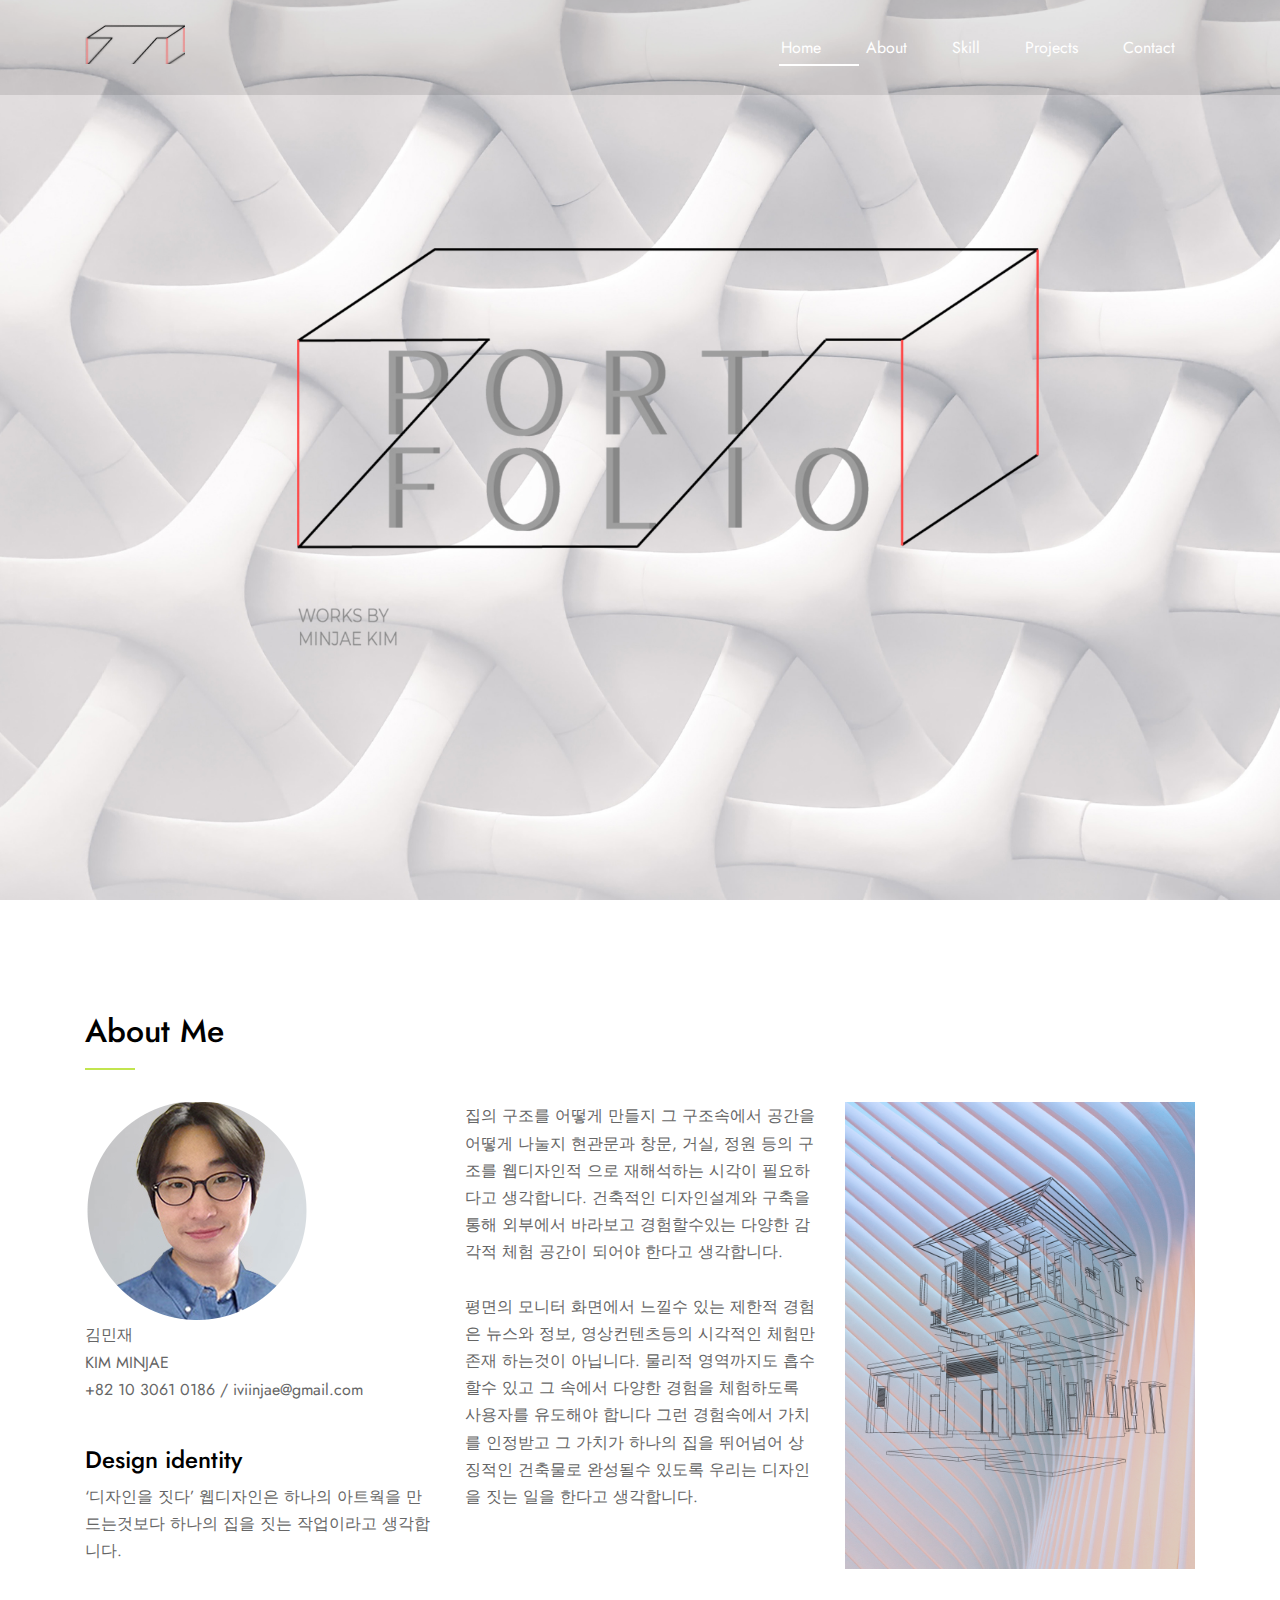
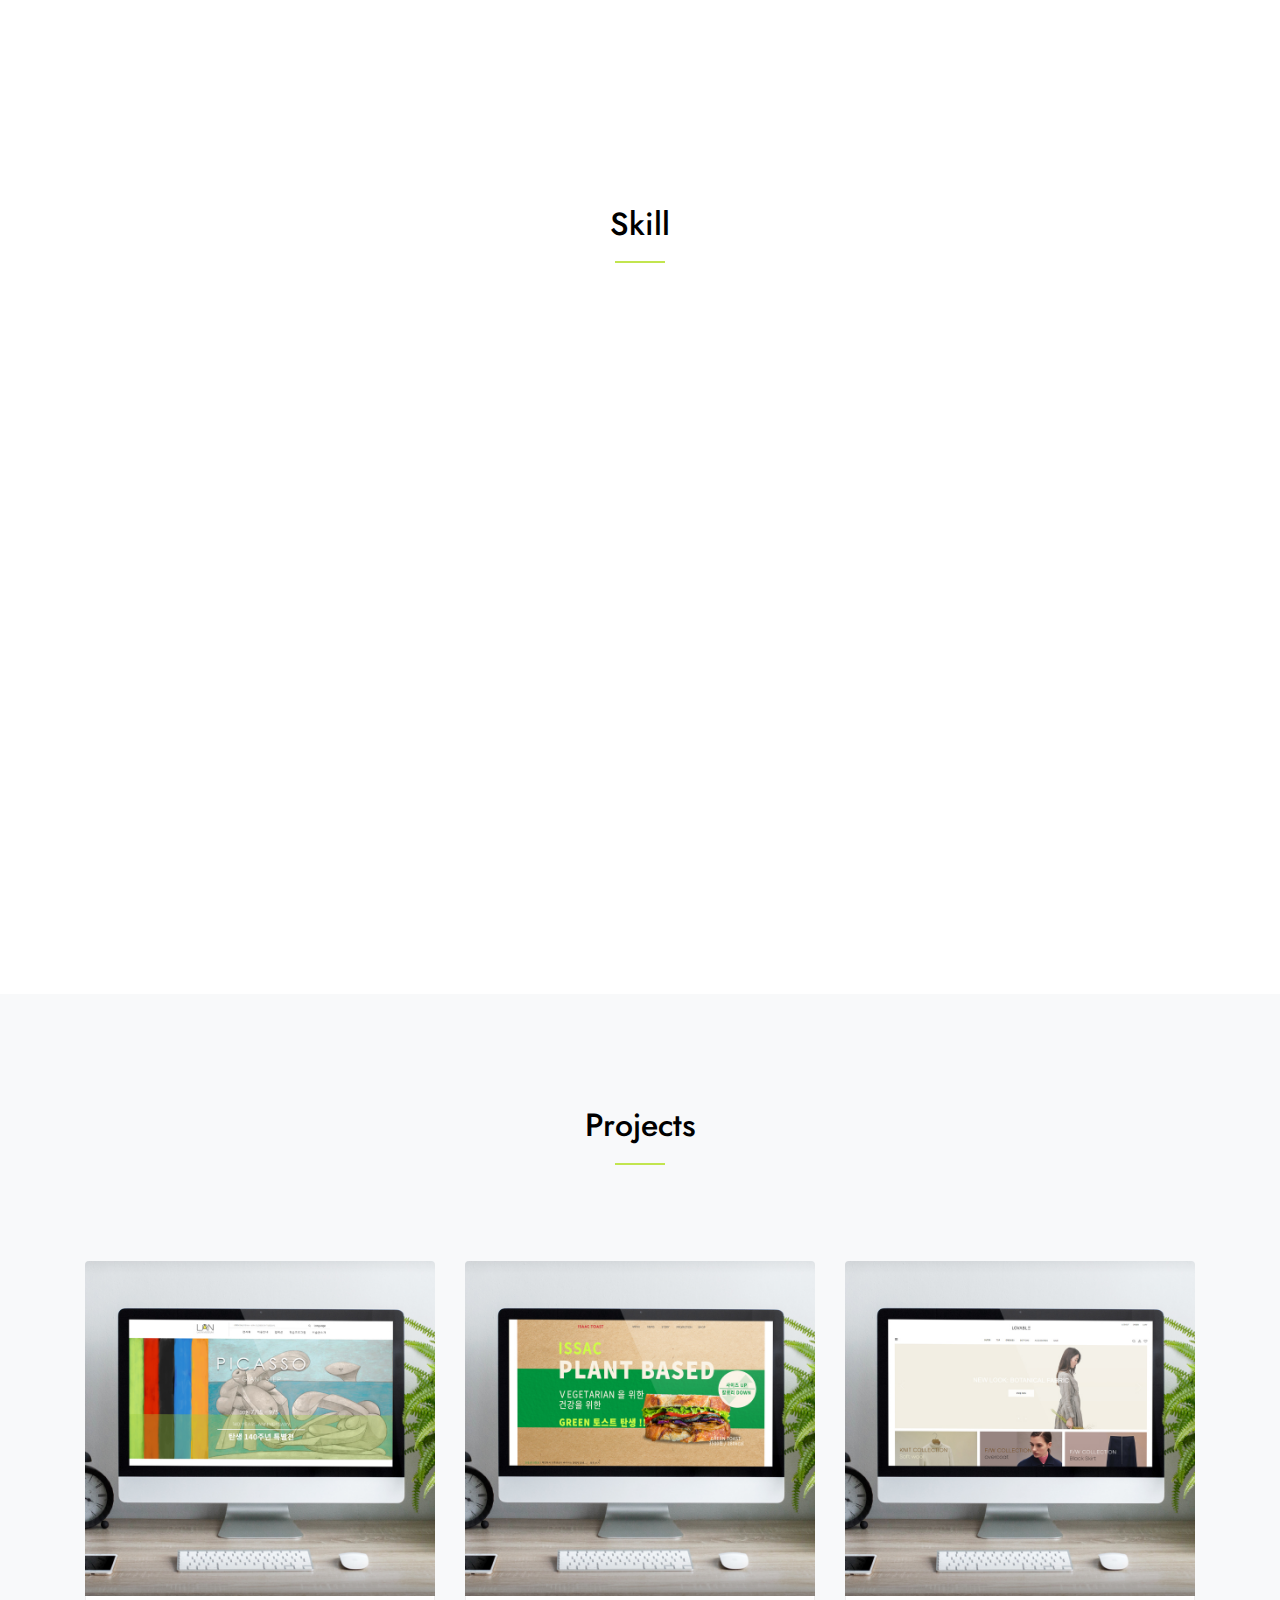
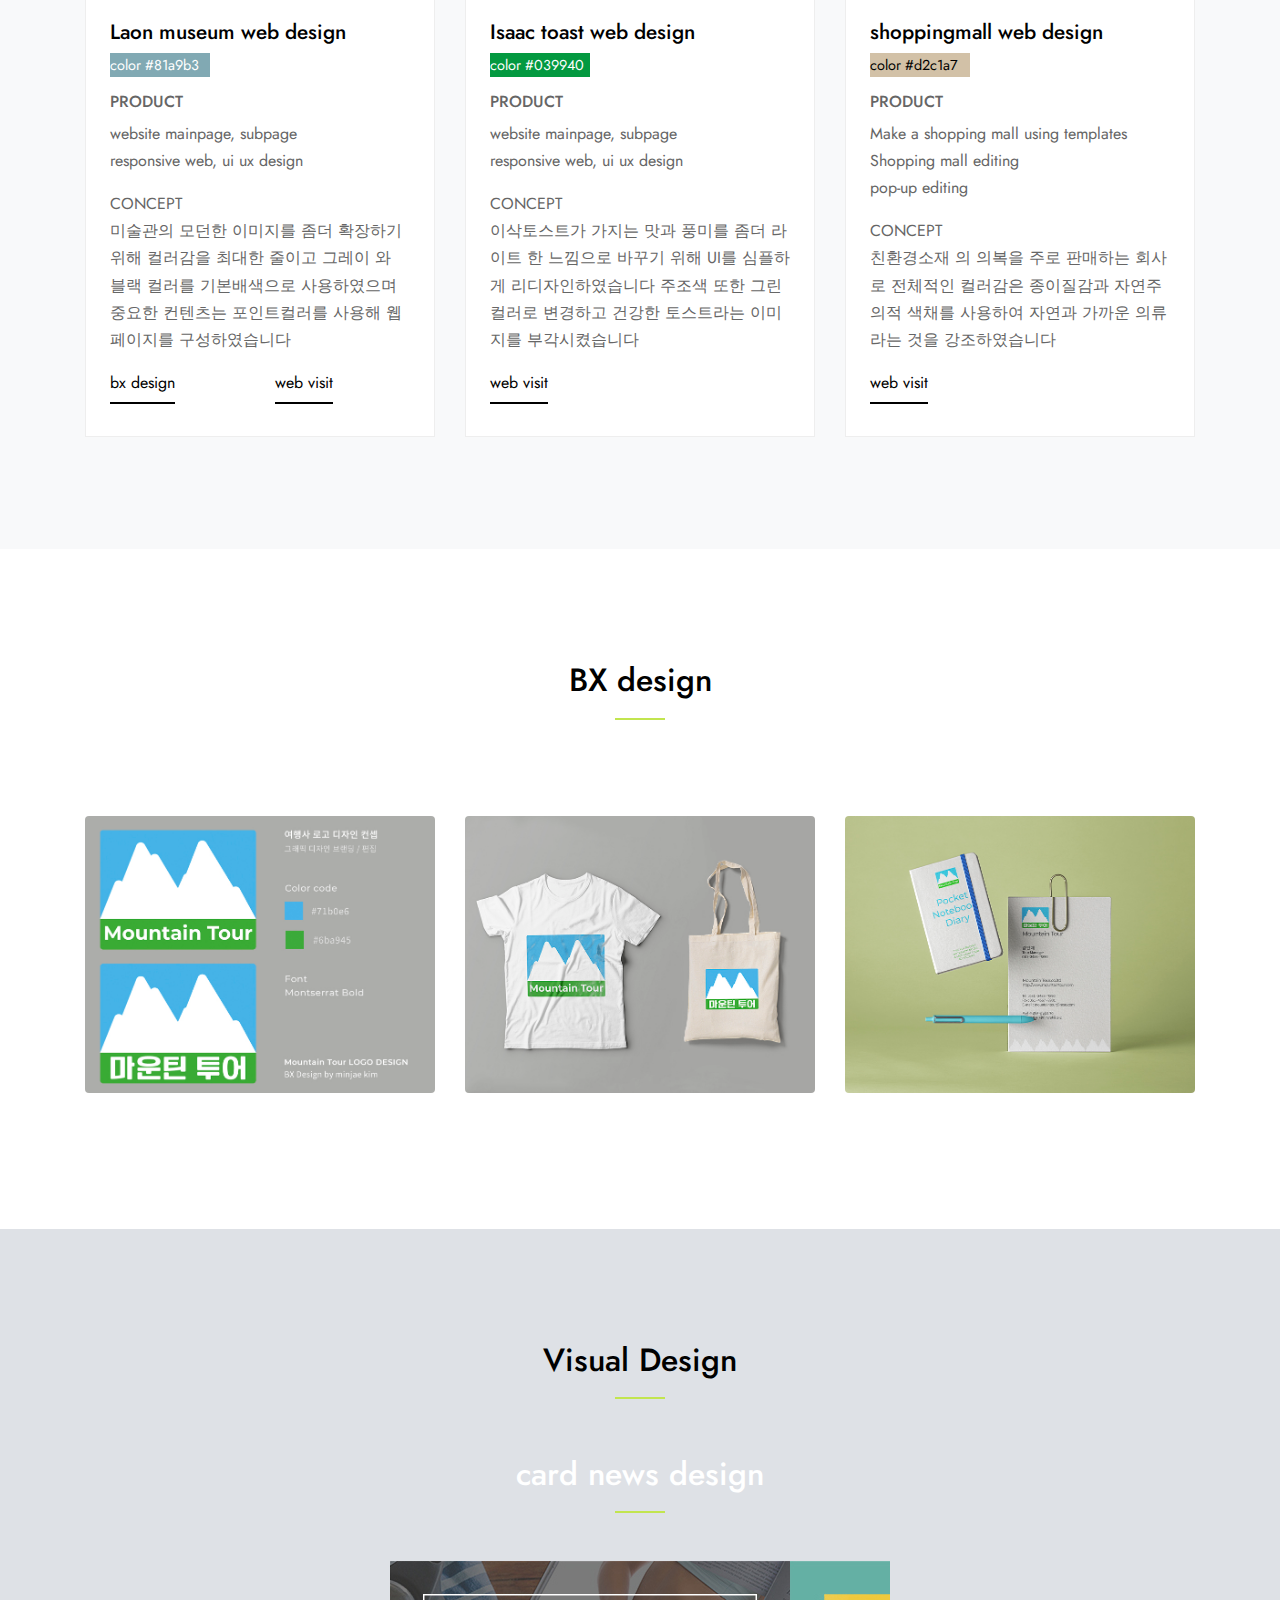
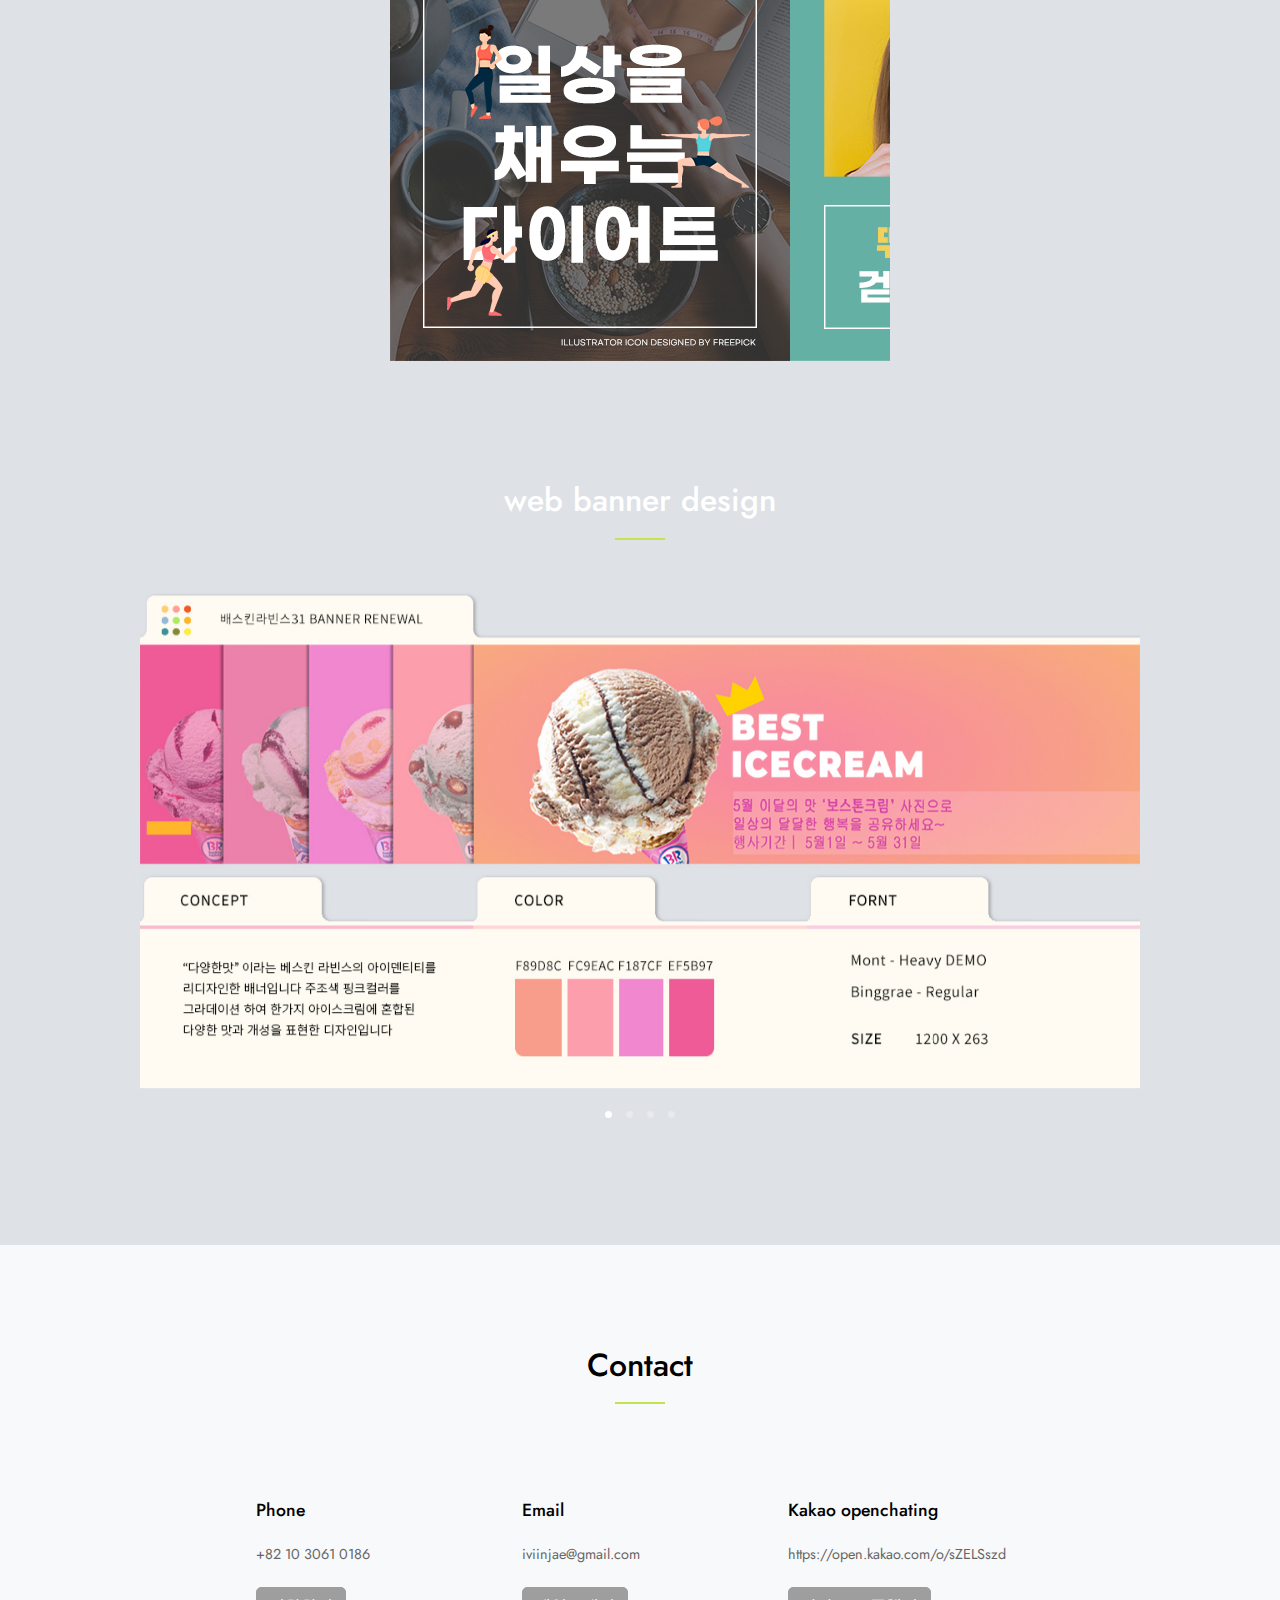
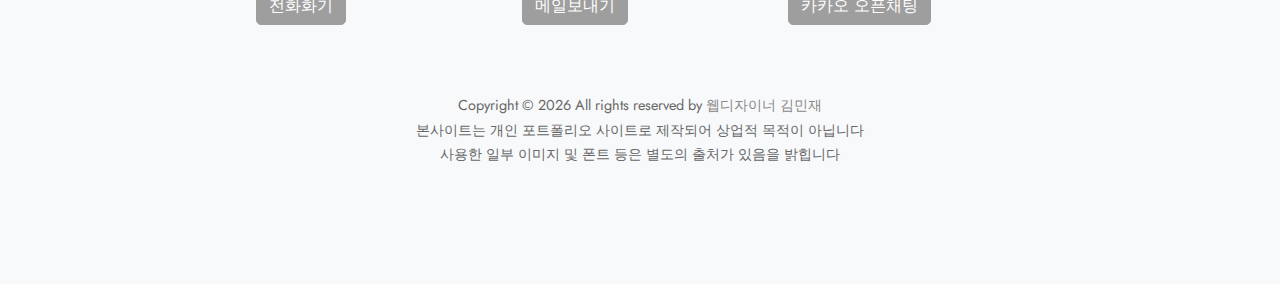
==== index.html @ 711ef553 "0925" ====
<!doctype html>
<html lang="en">

<head>
  <title>Kim minjae's portfolio</title>
  <meta charset="utf-8">
  <meta name="viewport" content="width=device-width, initial-scale=1, shrink-to-fit=no">

  <link href="https://fonts.googleapis.com/css2?family=Jost:wght@400;700;900&display=swap" rel="stylesheet">
  <link rel="stylesheet" href="fonts/icomoon/style.css">

  <link rel="stylesheet" href="css/bootstrap/bootstrap.css">
  <link rel="stylesheet" href="css/jquery-ui.css">
  <link rel="stylesheet" href="css/owl.carousel.min.css">
  <link rel="stylesheet" href="css/owl.theme.default.min.css">
  <link rel="stylesheet" href="css/owl.theme.default.min.css">

  <link rel="stylesheet" href="css/jquery.fancybox.min.css">

  <link rel="stylesheet" href="css/bootstrap-datepicker.css">

  <link rel="stylesheet" href="fonts/flaticon/font/flaticon.css">

  <link rel="stylesheet" href="css/aos.css">

  <link rel="stylesheet" href="css/style.css">

  <link rel="icon" href="images/icon/favicon.png">


  <!--카카오 메타태그 정보-->
  <meta property="og:image" content="images/persnol_img.png 800*400">
  <meta property="og:title" content="Kim minjae's portfolio">
  <meta property="og:description" content="저의 포트폴리오를 소개합니다">


</head>

<body data-spy="scroll" data-target=".site-navbar-target" data-offset="300">


  <div id="overlayer"></div>
  <div class="loader">
    <div class="spinner-border text-primary" role="status">
      <span class="sr-only">Loading...</span>
    </div>
  </div>


  <div class="site-wrap">

    <div class="site-mobile-menu site-navbar-target">
      <div class="site-mobile-menu-header">
        <div class="site-mobile-menu-close mt-3">
          <span class="icon-close2 js-menu-toggle"></span>
        </div>
      </div>
      <div class="site-mobile-menu-body"></div>
    </div>

    <header class="site-navbar py-4 js-sticky-header site-navbar-target" role="banner">

      <div class="container">
        <div class="row align-items-center justify-content-center">

          <div class="col-4">
            <h1 class="m-0 site-logo"><a href="index.html"></a></h1>
          </div>

          <div class="col-8">
            <nav class="site-navigation position-relative text-right" role="navigation">
              <ul class="site-menu main-menu js-clone-nav mr-auto d-none d-lg-block">
                <li><a href="#home-section" class="nav-link">Home</a></li>
                <li><a href="#about-section" class="nav-link">About</a></li>
                <li><a href="#services-section" class="nav-link">Skill</a></li>
                <li><a href="#blog-section" class="nav-link">Projects</a></li>
                <li><a href="#contact-section" class="nav-link">Contact</a></li>
              </ul>
            </nav>


            <a href="#" class="d-inline-block d-lg-none site-menu-toggle js-menu-toggle float-right"><span
                class="icon-menu h3"></span></a>

          </div>


        </div>
      </div>

    </header>


    <div class="site-blocks-cover overlay bg-light" style="background-image: url('images/main_img.jpg'); "
      id="home-section">
      <div class="container">
        <div class="row justify-content-center">
          
          <div class="col-12 text-center align-self-center text-intro">
            <div class="row justify-content-center">
              <div class="col-lg-8">
                <h1 class="text-white" data-aos="fade-up" data-aos-delay="">Welcome to my portfolio</h1>
                <p class="lead text-white" data-aos="fade-up" data-aos-delay="100">Lorem ipsum dolor sit amet,
                  consectetur adipisicing elit. Dignissimos magnam maxime voluptates libero, nobis impedit aut corrupti
                  sunt possimus.</p>
                <!-- <p data-aos="fade-up" data-aos-delay="200"><a href="#about-section"
                    class="btn smoothscroll btn-primary">About me</a></p> -->
              
              </div>
            </div>
          </div>
        </div>
      </div>
    </div>



    <div class="site-section" id="about-section">
      <div class="container">
        <div class="row ">
          <div class="col-12 mb-4 position-relative">
            <h2 class="section-title">About Me</h2>
          </div>

          <div class="col-lg-4">
            <img src="images/persnol_img.png">
            <p>김민재
              <br>KIM MINJAE
              <br>+82 10 3061 0186 / iviinjae@gmail.com
            </p>
            <br>
            <h4>Design identity</h4>
            <p> ‘디자인을 짓다’ 웹디자인은 하나의 아트웍을 만드는것보다 하나의 집을 짓는
              작업이라고 생각합니다.</p>
          </div>

          

          <div class="col-lg-4">
            <p>집의 구조를 어떻게 만들지 그 구조속에서 공간을 어떻게
              나눌지 현관문과 창문, 거실, 정원 등의 구조를 웹디자인적 으로 재해석하는
              시각이 필요하다고 생각합니다. 건축적인 디자인설계와 구축을 통해 외부에서 바라보고 경험할수있는 다양한 감각적 체험 공간이 되어야 한다고 생각합니다.
              <br><br>평면의 모니터 화면에서 느낄수 있는 제한적 경험은 뉴스와 정보,
              영상컨텐츠등의 시각적인 체험만 존재 하는것이 아닙니다. 물리적 영역까지도 흡수할수 있고
              그 속에서 다양한 경험을 체험하도록 사용자를 유도해야 합니다 그런 경험속에서 가치를 인정받고 그 가치가 하나의 집을 뛰어넘어 상징적인 건축물로 완성될수 있도록
              우리는 디자인을 짓는 일을 한다고 생각합니다.</p>
          </div>

          <div class="col-lg-4">
            <img src="images/profile_img_2.jpg" alt="Image" class="img-fluid">
          </div>

        </div>
      </div>
    </div>


    <div class="site-section" id="services-section">
      <div class="container">
        <div class="row ">
          <div class="col-12 mb-5 position-relative">
            <h2 class="section-title text-center mb-5">Skill</h2>
          </div>

          <div class="col-md-6 mb-4" data-aos="fade-up" data-aos-delay="">
            <div class="service d-flex h-100">
              <div class="svg-icon">
                <img src="images/flaticon/svg/icon_ps.png" alt="Image" class="img-fluid">
              </div>
              <div class="service-about">
                <h3>Adobe Photoshop</h3>
                <img src="images/icon/icon_ps_gauge.png" alt="Image" class="img-guage">
                <p>홈페이지 시안제작, 이미지편집, 아이콘 제작, 전단지</p>
              </div>
            </div>
          </div>

          <div class="col-md-6 mb-4" data-aos="fade-up" data-aos-delay="100">
            <div class="service d-flex h-100">
              <div class="svg-icon">
                <img src="images/flaticon/svg/icon_ai.png" alt="Image" class="img-fluid">
              </div>
              <div class="service-about">
                <h3>Adobe Illustrater</h3>
                <img src="images/icon/icon_ai_gauge.png" alt="Image" class="img-guage">
                <p>홈페이지 시안제작, 이미지편집, 아이콘 제작, 전단지</p>
              </div>
            </div>
          </div>

          <div class="col-md-6 mb-4" data-aos="fade-up" data-aos-delay="">
            <div class="service d-flex h-100">
              <div class="svg-icon">
                <img src="images/flaticon/svg/icon_xd.png" alt="Image" class="img-fluid">
              </div>
              <div class="service-about">
                <h3>Adobe XD</h3>
                <img src="images/icon/icon_xd_gauge.png" alt="Image" class="img-guage">
                <p>와이어프레이밍 모바일 & 웹 UI/UX 프로토타입 제작</p>
              </div>
            </div>
          </div>

          <div class="col-md-6 mb-4" data-aos="fade-up" data-aos-delay="100">
            <div class="service d-flex h-100">
              <div class="svg-icon">
                <img src="images/flaticon/svg/icon_html.png" alt="Image" class="img-fluid">
              </div>
              <div class="service-about">
                <h3>HTML/CSS</h3>
                <img src="images/icon/icon_html_gauge.png" alt="Image" class="img-guage">
                <p>웹표준/반응형 웹사이트 제작 및 유지보수</p>
              </div>
            </div>
          </div>

          <div class="col-md-6 mb-4" data-aos="fade-up" data-aos-delay="">
            <div class="service d-flex h-100">
              <div class="svg-icon">
                <img src="images/flaticon/svg/icon_jcuery.png" alt="Image" class="img-fluid">
              </div>
              <div class="service-about">
                <h3>jquery</h3>
                <img src="images/icon/icon_jq_gauge.png" alt="Image" class="img-guage">
                <p>기존 코드 적용하여 CSS 수정 및 이벤트제어</p>
              </div>
            </div>
          </div>

          <div class="col-md-6 mb-4" data-aos="fade-up" data-aos-delay="100">
            <div class="service d-flex h-100">
              <div class="svg-icon">
                <img src="images/flaticon/svg/icon_cafe24.png" alt="Image" class="img-fluid">
              </div>
              <div class="service-about">
                <h3>Cafe24</h3>
                <img src="images/icon/icon_24_gauge.png" alt="Image" class="img-guage">
                <p>템플릿 활용한 쇼핑몰 제작, 수정, 상세페이지, 팝업설정</p>
              </div>
            </div>
          </div>
        </div>
      </div>
    </div>


    <section class="site-section bg-light" id="blog-section">
      <div class="container">

        <div class="row">

          <div class="col-12 mb-5 position-relative">
            <h2 class="section-title text-center mb-5">Projects</h2>
          </div>

          <div class="col-md-6 mb-5 mb-lg-0 col-lg-4">
            <div class="blog_entry">
              <a href="project_1/index.html" target="_blank"><img src="images/web_img_01.jpg" alt="Image" class="img-fluid"></a>
              <div class="p-4 bg-white bg-clear">
                <h3><a href="project_1/index.html" target="_blank">Laon museum web design</a></h3>
                <span class="web_color_1">color #81a9b3</span>
                <h6>PRODUCT</h6>
                <p>website mainpage, subpage
                  <br>responsive web, ui ux design
                </p>
                <p>CONCEPT<br>미술관의 모던한 이미지를 좀더 확장하기위해 컬러감을 최대한 줄이고 그레이 와 블랙 컬러를 기본배색으로 사용하였으며 중요한 컨텐츠는 포인트컬러를 사용해 웹페이지를
                  구성하였습니다</p>
                <p class="more web_button"><a href="single.html" target="_blank">bx design</a></p>
                <p class="more bx_button"><a href="project_1/index.html" target="_blank">web visit</a></p>
              </div>
            </div>
          </div>

          <div class="col-md-6 mb-5 mb-lg-0 col-lg-4">
            <div class="blog_entry">
              <a href="project_2/index.html" target="_blank"><img src="images/web_img_02.jpg" alt="Image" class="img-fluid"></a>
              <div class="p-4 bg-white">
                <h3><a href="project_2/index.html" target="_blank">Isaac toast web design</a></h3>
                <span class="web_color_2">color #039940</span>
                <h6>PRODUCT</h6>
                <p>website mainpage, subpage
                  <br>responsive web, ui ux design
                </p>
                <p>CONCEPT<br>이삭토스트가 가지는 맛과 풍미를 좀더 라이트 한 느낌으로 바꾸기 위해 UI를 심플하게 리디자인하였습니다 주조색 또한 그린컬러로 변경하고 건강한 토스트라는 이미지를
                  부각시켰습니다 </p>
                <p class="more"><a href="project_2/index.html" target="_blank">web visit</a></p>
              </div>
            </div>
          </div>

          <div class="col-md-6 mb-5 mb-lg-0 col-lg-4">
            <div class="blog_entry">
              <a href="http://skin-skin9.rushkmj.cafe24.com/" target="_blank"><img src="images/web_img_03.jpg" alt="Image" class="img-fluid"></a>
              <div class="p-4 bg-white">
                <h3><a href="http://skin-skin9.rushkmj.cafe24.com/" target="_blank">shoppingmall web design</a></h3>
                <span class="web_color_3">color #d2c1a7</span>
                <h6>PRODUCT</h6>
                <p>Make a shopping mall using templates
                  <br>Shopping mall editing
                  <br>pop-up editing
                </p>
                <p>CONCEPT<br>친환경소재 의 의복을 주로 판매하는 회사로 전체적인 컬러감은 종이질감과 자연주의적 색채를 사용하여 자연과 가까운 의류라는 것을 강조하였습니다</p>
                <p class="more"><a href="http://skin-skin9.rushkmj.cafe24.com/" target="_blank">web visit </a></p>
              </div>
            </div>
          </div>
        </div>

      </div>
    </section>

    <section class="site-section block__62272" id="projects-section">
      
      <div class="container">
        <div class="row mb-5">
          <div class="col-12 position-relative">
            <h2 class="section-title text-center mb-5">BX design</h2>
          </div>
        </div>

        <div id="posts" class="row no-gutter">
          <div class="item web col-6 col-sm-6 col-md-6 col-lg-4 col-xl-4 mb-4">
            <a href="images/logo_guide_3.jpg" class="item-wrap fancybox">
              <span class="icon-search2"></span>
              <img class="img-fluid" src="images/logo_guide_2.jpg">
            </a>
          </div>

          <div class="item brand col-6 col-sm-6 col-md-6 col-lg-4 col-xl-4 mb-4">
            <a href="images/mockup2_img.jpg" class="item-wrap fancybox">
              <span class="icon-search2"></span>
              <img class="img-fluid" src="images/mockup2_img.jpg">
            </a>
          </div>

          <div class="item brand col-6 col-sm-6 col-md-6 col-lg-4 col-xl-4 mb-4">
            <a href="images/mockup3_img.jpg" class="item-wrap fancybox">
              <span class="icon-search2"></span>
              <img class="img-fluid" src="images/mockup3_img.jpg">
            </a>
          </div>

        </div>
      </div>

    </section>

    <section class="site-section bg-primary">
      <div class="container">
        <div class="row">
          <div class="col-12 mb-5 position-relative">
            <h2 class="section-title text-center">Visual Design</h2>
          </div>          
        </div>

        <div class="col-12 mb-5 position-relative">
          <h2 class="section-title text-center mb-5 text-white">card news design</h2>
        </div>
        <div class="card_box">
          <div class="news_box">
            <img src="images/card_news_img.jpg" alt="cardnews">
          </div>
        </div>
        <div class="col-12 mb-5 position-relative">
          <h2 class="section-title text-center mb-5 text-white">web banner design</h2>
        </div>
        <div class="owl-carousel slide-one-item">
          <div class="slide">
            <blockquote>
              <img src="images/banner_01.jpg" alt="배너01">
            </blockquote>
          </div>
          <div class="slide">
            <blockquote>
              <img src="images/banner_02.jpg" alt="배너02">
            </blockquote>
          </div>
          <div class="slide">
            <blockquote>
              <img src="images/banner_03.jpg" alt="배너03">
            </blockquote>
          </div>
          <div class="slide">
            <blockquote>
              <img src="images/banner_04.jpg" alt="배너04">
            </blockquote>
          </div>
        </div>
      </div>
    </section>

    <footer class="site-section bg-light footer" id="contact-section">
      <div class="container">
        <div class="row">
          <div class="col-12 mb-5 position-relative">
            <h2 class="section-title text-center mb-5">Contact</h2>
          </div>
        </div>

        <div class="row mb-5">
          
          <div class="col-md-5 mx-auto">
            <div class="row">
              <div class="col-lg-4">
                <ul class="list-unstyled">
                  <h3 class="footer-title">Phone</h3>
                  <li class="mb-3 m-profile">
                    <span class="profile_txt">+82 10 3061 0186</span>
                    <span class="send_button"><a href="tel:01030610186" class="btn btn-primary btn_2">전화화기</a></span>
                  </li>
                </ul>
              </div>
              <div class="col-lg-4">
                <ul class="list-unstyled">
                  <h3 class="footer-title">Email</h3>
                  <li class="mb-3 m-profile">
                    <span class="profile_txt">iviinjae@gmail.com</span>
                    <span class="send_button"><a href="mailto:iviinjae@gmail.com" class="btn btn-primary btn_2">메일보내기</a></span>
                  </li>
                </ul>
              </div>
              <div class="col-lg-4">
                <ul class="list-unstyled">
                  <h3 class="footer-title">Kakao openchating</h3>
                  <li class="mb-3 m-profile">
                    <span class="profile_txt">https://open.kakao.com/o/sZELSszd</span>
                    <span class="send_button"><a href="https://open.kakao.com/o/sZELSszd" target="_blank" class="btn btn-primary btn_2">카카오 오픈채팅</a></span>
                  </li>
                </ul>
              </div>
            </div>
          </div>
         
        </div>

        <div class="row">
          <div class="col-12 text-center">
            <p>
              <!-- Link back to Colorlib can't be removed. Template is licensed under CC BY 3.0. -->
              Copyright &copy;
              <script>
                document.write(new Date().getFullYear());
              </script> All rights reserved by <a href="index.html" target="_blank">웹디자이너 김민재</a>
               <br>본사이트는 개인 포트폴리오 사이트로 제작되어 상업적 목적이 아닙니다<br>사용한 일부 이미지 및 폰트 등은 별도의 출처가 있음을 밝힙니다
              <!-- Link back to Colorlib can't be removed. Template is licensed under CC BY 3.0. -->
            </p>
          </div>
        </div>
      </div>
    </footer>

  </div> <!-- .site-wrap -->

  <script src="js/jquery-3.3.1.min.js"></script>
  <script src="js/jquery-ui.js"></script>
  <script src="js/popper.min.js"></script>
  <script src="js/bootstrap.min.js"></script>
  <script src="js/owl.carousel.min.js"></script>
  <script src="js/jquery.easing.1.3.js"></script>
  <script src="js/aos.js"></script>
  <script src="js/jquery.fancybox.min.js"></script>
  <script src="js/jquery.sticky.js"></script>
  <script src="js/isotope.pkgd.min.js"></script>


  <script src="js/main.js"></script>
</body>

</html>
---- fonts/icomoon/style.css ----
@font-face {
  font-family: 'icomoon';
  src:  url('fonts/icomoon.eot?10si43');
  src:  url('fonts/icomoon.eot?10si43#iefix') format('embedded-opentype'),
    url('fonts/icomoon.ttf?10si43') format('truetype'),
    url('fonts/icomoon.woff?10si43') format('woff'),
    url('fonts/icomoon.svg?10si43#icomoon') format('svg');
  font-weight: normal;
  font-style: normal;
}

[class^="icon-"], [class*=" icon-"] {
  /* use !important to prevent issues with browser extensions that change fonts */
  font-family: 'icomoon' !important;
  speak: none;
  font-style: normal;
  font-weight: normal;
  font-variant: normal;
  text-transform: none;
  line-height: 1;

  /* Better Font Rendering =========== */
  -webkit-font-smoothing: antialiased;
  -moz-osx-font-smoothing: grayscale;
}

.icon-asterisk:before {
  content: "\f069";
}
.icon-plus:before {
  content: "\f067";
}
.icon-question:before {
  content: "\f128";
}
.icon-minus:before {
  content: "\f068";
}
.icon-glass:before {
  content: "\f000";
}
.icon-music:before {
  content: "\f001";
}
.icon-search:before {
  content: "\f002";
}
.icon-envelope-o:before {
  content: "\f003";
}
.icon-heart:before {
  content: "\f004";
}
.icon-star:before {
  content: "\f005";
}
.icon-star-o:before {
  content: "\f006";
}
.icon-user:before {
  content: "\f007";
}
.icon-film:before {
  content: "\f008";
}
.icon-th-large:before {
  content: "\f009";
}
.icon-th:before {
  content: "\f00a";
}
.icon-th-list:before {
  content: "\f00b";
}
.icon-check:before {
  content: "\f00c";
}
.icon-close:before {
  content: "\f00d";
}
.icon-remove:before {
  content: "\f00d";
}
.icon-times:before {
  content: "\f00d";
}
.icon-search-plus:before {
  content: "\f00e";
}
.icon-search-minus:before {
  content: "\f010";
}
.icon-power-off:before {
  content: "\f011";
}
.icon-signal:before {
  content: "\f012";
}
.icon-cog:before {
  content: "\f013";
}
.icon-gear:before {
  content: "\f013";
}
.icon-trash-o:before {
  content: "\f014";
}
.icon-home:before {
  content: "\f015";
}
.icon-file-o:before {
  content: "\f016";
}
.icon-clock-o:before {
  content: "\f017";
}
.icon-road:before {
  content: "\f018";
}
.icon-download:before {
  content: "\f019";
}
.icon-arrow-circle-o-down:before {
  content: "\f01a";
}
.icon-arrow-circle-o-up:before {
  content: "\f01b";
}
.icon-inbox:before {
  content: "\f01c";
}
.icon-play-circle-o:before {
  content: "\f01d";
}
.icon-repeat:before {
  content: "\f01e";
}
.icon-rotate-right:before {
  content: "\f01e";
}
.icon-refresh:before {
  content: "\f021";
}
.icon-list-alt:before {
  content: "\f022";
}
.icon-lock:before {
  content: "\f023";
}
.icon-flag:before {
  content: "\f024";
}
.icon-headphones:before {
  content: "\f025";
}
.icon-volume-off:before {
  content: "\f026";
}
.icon-volume-down:before {
  content: "\f027";
}
.icon-volume-up:before {
  content: "\f028";
}
.icon-qrcode:before {
  content: "\f029";
}
.icon-barcode:before {
  content: "\f02a";
}
.icon-tag:before {
  content: "\f02b";
}
.icon-tags:before {
  content: "\f02c";
}
.icon-book:before {
  content: "\f02d";
}
.icon-bookmark:before {
  content: "\f02e";
}
.icon-print:before {
  content: "\f02f";
}
.icon-camera:before {
  content: "\f030";
}
.icon-font:before {
  content: "\f031";
}
.icon-bold:before {
  content: "\f032";
}
.icon-italic:before {
  content: "\f033";
}
.icon-text-height:before {
  content: "\f034";
}
.icon-text-width:before {
  content: "\f035";
}
.icon-align-left:before {
  content: "\f036";
}
.icon-align-center:before {
  content: "\f037";
}
.icon-align-right:before {
  content: "\f038";
}
.icon-align-justify:before {
  content: "\f039";
}
.icon-list:before {
  content: "\f03a";
}
.icon-dedent:before {
  content: "\f03b";
}
.icon-outdent:before {
  content: "\f03b";
}
.icon-indent:before {
  content: "\f03c";
}
.icon-video-camera:before {
  content: "\f03d";
}
.icon-image:before {
  content: "\f03e";
}
.icon-photo:before {
  content: "\f03e";
}
.icon-picture-o:before {
  content: "\f03e";
}
.icon-pencil:before {
  content: "\f040";
}
.icon-map-marker:before {
  content: "\f041";
}
.icon-adjust:before {
  content: "\f042";
}
.icon-tint:before {
  content: "\f043";
}
.icon-edit:before {
  content: "\f044";
}
.icon-pencil-square-o:before {
  content: "\f044";
}
.icon-share-square-o:before {
  content: "\f045";
}
.icon-check-square-o:before {
  content: "\f046";
}
.icon-arrows:before {
  content: "\f047";
}
.icon-step-backward:before {
  content: "\f048";
}
.icon-fast-backward:before {
  content: "\f049";
}
.icon-backward:before {
  content: "\f04a";
}
.icon-play:before {
  content: "\f04b";
}
.icon-pause:before {
  content: "\f04c";
}
.icon-stop:before {
  content: "\f04d";
}
.icon-forward:before {
  content: "\f04e";
}
.icon-fast-forward:before {
  content: "\f050";
}
.icon-step-forward:before {
  content: "\f051";
}
.icon-eject:before {
  content: "\f052";
}
.icon-chevron-left:before {
  content: "\f053";
}
.icon-chevron-right:before {
  content: "\f054";
}
.icon-plus-circle:before {
  content: "\f055";
}
.icon-minus-circle:before {
  content: "\f056";
}
.icon-times-circle:before {
  content: "\f057";
}
.icon-check-circle:before {
  content: "\f058";
}
.icon-question-circle:before {
  content: "\f059";
}
.icon-info-circle:before {
  content: "\f05a";
}
.icon-crosshairs:before {
  content: "\f05b";
}
.icon-times-circle-o:before {
  content: "\f05c";
}
.icon-check-circle-o:before {
  content: "\f05d";
}
.icon-ban:before {
  content: "\f05e";
}
.icon-arrow-left:before {
  content: "\f060";
}
.icon-arrow-right:before {
  content: "\f061";
}
.icon-arrow-up:before {
  content: "\f062";
}
.icon-arrow-down:before {
  content: "\f063";
}
.icon-mail-forward:before {
  content: "\f064";
}
.icon-share:before {
  content: "\f064";
}
.icon-expand:before {
  content: "\f065";
}
.icon-compress:before {
  content: "\f066";
}
.icon-exclamation-circle:before {
  content: "\f06a";
}
.icon-gift:before {
  content: "\f06b";
}
.icon-leaf:before {
  content: "\f06c";
}
.icon-fire:before {
  content: "\f06d";
}
.icon-eye:before {
  content: "\f06e";
}
.icon-eye-slash:before {
  content: "\f070";
}
.icon-exclamation-triangle:before {
  content: "\f071";
}
.icon-warning:before {
  content: "\f071";
}
.icon-plane:before {
  content: "\f072";
}
.icon-calendar:before {
  content: "\f073";
}
.icon-random:before {
  content: "\f074";
}
.icon-comment:before {
  content: "\f075";
}
.icon-magnet:before {
  content: "\f076";
}
.icon-chevron-up:before {
  content: "\f077";
}
.icon-chevron-down:before {
  content: "\f078";
}
.icon-retweet:before {
  content: "\f079";
}
.icon-shopping-cart:before {
  content: "\f07a";
}
.icon-folder:before {
  content: "\f07b";
}
.icon-folder-open:before {
  content: "\f07c";
}
.icon-arrows-v:before {
  content: "\f07d";
}
.icon-arrows-h:before {
  content: "\f07e";
}
.icon-bar-chart:before {
  content: "\f080";
}
.icon-bar-chart-o:before {
  content: "\f080";
}
.icon-twitter-square:before {
  content: "\f081";
}
.icon-facebook-square:before {
  content: "\f082";
}
.icon-camera-retro:before {
  content: "\f083";
}
.icon-key:before {
  content: "\f084";
}
.icon-cogs:before {
  content: "\f085";
}
.icon-gears:before {
  content: "\f085";
}
.icon-comments:before {
  content: "\f086";
}
.icon-thumbs-o-up:before {
  content: "\f087";
}
.icon-thumbs-o-down:before {
  content: "\f088";
}
.icon-star-half:before {
  content: "\f089";
}
.icon-heart-o:before {
  content: "\f08a";
}
.icon-sign-out:before {
  content: "\f08b";
}
.icon-linkedin-square:before {
  content: "\f08c";
}
.icon-thumb-tack:before {
  content: "\f08d";
}
.icon-external-link:before {
  content: "\f08e";
}
.icon-sign-in:before {
  content: "\f090";
}
.icon-trophy:before {
  content: "\f091";
}
.icon-github-square:before {
  content: "\f092";
}
.icon-upload:before {
  content: "\f093";
}
.icon-lemon-o:before {
  content: "\f094";
}
.icon-phone:before {
  content: "\f095";
}
.icon-square-o:before {
  content: "\f096";
}
.icon-bookmark-o:before {
  content: "\f097";
}
.icon-phone-square:before {
  content: "\f098";
}
.icon-twitter:before {
  content: "\f099";
}
.icon-facebook:before {
  content: "\f09a";
}
.icon-facebook-f:before {
  content: "\f09a";
}
.icon-github:before {
  content: "\f09b";
}
.icon-unlock:before {
  content: "\f09c";
}
.icon-credit-card:before {
  content: "\f09d";
}
.icon-feed:before {
  content: "\f09e";
}
.icon-rss:before {
  content: "\f09e";
}
.icon-hdd-o:before {
  content: "\f0a0";
}
.icon-bullhorn:before {
  content: "\f0a1";
}
.icon-bell-o:before {
  content: "\f0a2";
}
.icon-certificate:before {
  content: "\f0a3";
}
.icon-hand-o-right:before {
  content: "\f0a4";
}
.icon-hand-o-left:before {
  content: "\f0a5";
}
.icon-hand-o-up:before {
  content: "\f0a6";
}
.icon-hand-o-down:before {
  content: "\f0a7";
}
.icon-arrow-circle-left:before {
  content: "\f0a8";
}
.icon-arrow-circle-right:before {
  content: "\f0a9";
}
.icon-arrow-circle-up:before {
  content: "\f0aa";
}
.icon-arrow-circle-down:before {
  content: "\f0ab";
}
.icon-globe:before {
  content: "\f0ac";
}
.icon-wrench:before {
  content: "\f0ad";
}
.icon-tasks:before {
  content: "\f0ae";
}
.icon-filter:before {
  content: "\f0b0";
}
.icon-briefcase:before {
  content: "\f0b1";
}
.icon-arrows-alt:before {
  content: "\f0b2";
}
.icon-group:before {
  content: "\f0c0";
}
.icon-users:before {
  content: "\f0c0";
}
.icon-chain:before {
  content: "\f0c1";
}
.icon-link:before {
  content: "\f0c1";
}
.icon-cloud:before {
  content: "\f0c2";
}
.icon-flask:before {
  content: "\f0c3";
}
.icon-cut:before {
  content: "\f0c4";
}
.icon-scissors:before {
  content: "\f0c4";
}
.icon-copy:before {
  content: "\f0c5";
}
.icon-files-o:before {
  content: "\f0c5";
}
.icon-paperclip:before {
  content: "\f0c6";
}
.icon-floppy-o:before {
  content: "\f0c7";
}
.icon-save:before {
  content: "\f0c7";
}
.icon-square:before {
  content: "\f0c8";
}
.icon-bars:before {
  content: "\f0c9";
}
.icon-navicon:before {
  content: "\f0c9";
}
.icon-reorder:before {
  content: "\f0c9";
}
.icon-list-ul:before {
  content: "\f0ca";
}
.icon-list-ol:before {
  content: "\f0cb";
}
.icon-strikethrough:before {
  content: "\f0cc";
}
.icon-underline:before {
  content: "\f0cd";
}
.icon-table:before {
  content: "\f0ce";
}
.icon-magic:before {
  content: "\f0d0";
}
.icon-truck:before {
  content: "\f0d1";
}
.icon-pinterest:before {
  content: "\f0d2";
}
.icon-pinterest-square:before {
  content: "\f0d3";
}
.icon-google-plus-square:before {
  content: "\f0d4";
}
.icon-google-plus:before {
  content: "\f0d5";
}
.icon-money:before {
  content: "\f0d6";
}
.icon-caret-down:before {
  content: "\f0d7";
}
.icon-caret-up:before {
  content: "\f0d8";
}
.icon-caret-left:before {
  content: "\f0d9";
}
.icon-caret-right:before {
  content: "\f0da";
}
.icon-columns:before {
  content: "\f0db";
}
.icon-sort:before {
  content: "\f0dc";
}
.icon-unsorted:before {
  content: "\f0dc";
}
.icon-sort-desc:before {
  content: "\f0dd";
}
.icon-sort-down:before {
  content: "\f0dd";
}
.icon-sort-asc:before {
  content: "\f0de";
}
.icon-sort-up:before {
  content: "\f0de";
}
.icon-envelope:before {
  content: "\f0e0";
}
.icon-linkedin:before {
  content: "\f0e1";
}
.icon-rotate-left:before {
  content: "\f0e2";
}
.icon-undo:before {
  content: "\f0e2";
}
.icon-gavel:before {
  content: "\f0e3";
}
.icon-legal:before {
  content: "\f0e3";
}
.icon-dashboard:before {
  content: "\f0e4";
}
.icon-tachometer:before {
  content: "\f0e4";
}
.icon-comment-o:before {
  content: "\f0e5";
}
.icon-comments-o:before {
  content: "\f0e6";
}
.icon-bolt:before {
  content: "\f0e7";
}
.icon-flash:before {
  content: "\f0e7";
}
.icon-sitemap:before {
  content: "\f0e8";
}
.icon-umbrella:before {
  content: "\f0e9";
}
.icon-clipboard:before {
  content: "\f0ea";
}
.icon-paste:before {
  content: "\f0ea";
}
.icon-lightbulb-o:before {
  content: "\f0eb";
}
.icon-exchange:before {
  content: "\f0ec";
}
.icon-cloud-download:before {
  content: "\f0ed";
}
.icon-cloud-upload:before {
  content: "\f0ee";
}
.icon-user-md:before {
  content: "\f0f0";
}
.icon-stethoscope:before {
  content: "\f0f1";
}
.icon-suitcase:before {
  content: "\f0f2";
}
.icon-bell:before {
  content: "\f0f3";
}
.icon-coffee:before {
  content: "\f0f4";
}
.icon-cutlery:before {
  content: "\f0f5";
}
.icon-file-text-o:before {
  content: "\f0f6";
}
.icon-building-o:before {
  content: "\f0f7";
}
.icon-hospital-o:before {
  content: "\f0f8";
}
.icon-ambulance:before {
  content: "\f0f9";
}
.icon-medkit:before {
  content: "\f0fa";
}
.icon-fighter-jet:before {
  content: "\f0fb";
}
.icon-beer:before {
  content: "\f0fc";
}
.icon-h-square:before {
  content: "\f0fd";
}
.icon-plus-square:before {
  content: "\f0fe";
}
.icon-angle-double-left:before {
  content: "\f100";
}
.icon-angle-double-right:before {
  content: "\f101";
}
.icon-angle-double-up:before {
  content: "\f102";
}
.icon-angle-double-down:before {
  content: "\f103";
}
.icon-angle-left:before {
  content: "\f104";
}
.icon-angle-right:before {
  content: "\f105";
}
.icon-angle-up:before {
  content: "\f106";
}
.icon-angle-down:before {
  content: "\f107";
}
.icon-desktop:before {
  content: "\f108";
}
.icon-laptop:before {
  content: "\f109";
}
.icon-tablet:before {
  content: "\f10a";
}
.icon-mobile:before {
  content: "\f10b";
}
.icon-mobile-phone:before {
  content: "\f10b";
}
.icon-circle-o:before {
  content: "\f10c";
}
.icon-quote-left:before {
  content: "\f10d";
}
.icon-quote-right:before {
  content: "\f10e";
}
.icon-spinner:before {
  content: "\f110";
}
.icon-circle:before {
  content: "\f111";
}
.icon-mail-reply:before {
  content: "\f112";
}
.icon-reply:before {
  content: "\f112";
}
.icon-github-alt:before {
  content: "\f113";
}
.icon-folder-o:before {
  content: "\f114";
}
.icon-folder-open-o:before {
  content: "\f115";
}
.icon-smile-o:before {
  content: "\f118";
}
.icon-frown-o:before {
  content: "\f119";
}
.icon-meh-o:before {
  content: "\f11a";
}
.icon-gamepad:before {
  content: "\f11b";
}
.icon-keyboard-o:before {
  content: "\f11c";
}
.icon-flag-o:before {
  content: "\f11d";
}
.icon-flag-checkered:before {
  content: "\f11e";
}
.icon-terminal:before {
  content: "\f120";
}
.icon-code:before {
  content: "\f121";
}
.icon-mail-reply-all:before {
  content: "\f122";
}
.icon-reply-all:before {
  content: "\f122";
}
.icon-star-half-empty:before {
  content: "\f123";
}
.icon-star-half-full:before {
  content: "\f123";
}
.icon-star-half-o:before {
  content: "\f123";
}
.icon-location-arrow:before {
  content: "\f124";
}
.icon-crop:before {
  content: "\f125";
}
.icon-code-fork:before {
  content: "\f126";
}
.icon-chain-broken:before {
  content: "\f127";
}
.icon-unlink:before {
  content: "\f127";
}
.icon-info:before {
  content: "\f129";
}
.icon-exclamation:before {
  content: "\f12a";
}
.icon-superscript:before {
  content: "\f12b";
}
.icon-subscript:before {
  content: "\f12c";
}
.icon-eraser:before {
  content: "\f12d";
}
.icon-puzzle-piece:before {
  content: "\f12e";
}
.icon-microphone:before {
  content: "\f130";
}
.icon-microphone-slash:before {
  content: "\f131";
}
.icon-shield:before {
  content: "\f132";
}
.icon-calendar-o:before {
  content: "\f133";
}
.icon-fire-extinguisher:before {
  content: "\f134";
}
.icon-rocket:before {
  content: "\f135";
}
.icon-maxcdn:before {
  content: "\f136";
}
.icon-chevron-circle-left:before {
  content: "\f137";
}
.icon-chevron-circle-right:before {
  content: "\f138";
}
.icon-chevron-circle-up:before {
  content: "\f139";
}
.icon-chevron-circle-down:before {
  content: "\f13a";
}
.icon-html5:before {
  content: "\f13b";
}
.icon-css3:before {
  content: "\f13c";
}
.icon-anchor:before {
  content: "\f13d";
}
.icon-unlock-alt:before {
  content: "\f13e";
}
.icon-bullseye:before {
  content: "\f140";
}
.icon-ellipsis-h:before {
  content: "\f141";
}
.icon-ellipsis-v:before {
  content: "\f142";
}
.icon-rss-square:before {
  content: "\f143";
}
.icon-play-circle:before {
  content: "\f144";
}
.icon-ticket:before {
  content: "\f145";
}
.icon-minus-square:before {
  content: "\f146";
}
.icon-minus-square-o:before {
  content: "\f147";
}
.icon-level-up:before {
  content: "\f148";
}
.icon-level-down:before {
  content: "\f149";
}
.icon-check-square:before {
  content: "\f14a";
}
.icon-pencil-square:before {
  content: "\f14b";
}
.icon-external-link-square:before {
  content: "\f14c";
}
.icon-share-square:before {
  content: "\f14d";
}
.icon-compass:before {
  content: "\f14e";
}
.icon-caret-square-o-down:before {
  content: "\f150";
}
.icon-toggle-down:before {
  content: "\f150";
}
.icon-caret-square-o-up:before {
  content: "\f151";
}
.icon-toggle-up:before {
  content: "\f151";
}
.icon-caret-square-o-right:before {
  content: "\f152";
}
.icon-toggle-right:before {
  content: "\f152";
}
.icon-eur:before {
  content: "\f153";
}
.icon-euro:before {
  content: "\f153";
}
.icon-gbp:before {
  content: "\f154";
}
.icon-dollar:before {
  content: "\f155";
}
.icon-usd:before {
  content: "\f155";
}
.icon-inr:before {
  content: "\f156";
}
.icon-rupee:before {
  content: "\f156";
}
.icon-cny:before {
  content: "\f157";
}
.icon-jpy:before {
  content: "\f157";
}
.icon-rmb:before {
  content: "\f157";
}
.icon-yen:before {
  content: "\f157";
}
.icon-rouble:before {
  content: "\f158";
}
.icon-rub:before {
  content: "\f158";
}
.icon-ruble:before {
  content: "\f158";
}
.icon-krw:before {
  content: "\f159";
}
.icon-won:before {
  content: "\f159";
}
.icon-bitcoin:before {
  content: "\f15a";
}
.icon-btc:before {
  content: "\f15a";
}
.icon-file:before {
  content: "\f15b";
}
.icon-file-text:before {
  content: "\f15c";
}
.icon-sort-alpha-asc:before {
  content: "\f15d";
}
.icon-sort-alpha-desc:before {
  content: "\f15e";
}
.icon-sort-amount-asc:before {
  content: "\f160";
}
.icon-sort-amount-desc:before {
  content: "\f161";
}
.icon-sort-numeric-asc:before {
  content: "\f162";
}
.icon-sort-numeric-desc:before {
  content: "\f163";
}
.icon-thumbs-up:before {
  content: "\f164";
}
.icon-thumbs-down:before {
  content: "\f165";
}
.icon-youtube-square:before {
  content: "\f166";
}
.icon-youtube:before {
  content: "\f167";
}
.icon-xing:before {
  content: "\f168";
}
.icon-xing-square:before {
  content: "\f169";
}
.icon-youtube-play:before {
  content: "\f16a";
}
.icon-dropbox:before {
  content: "\f16b";
}
.icon-stack-overflow:before {
  content: "\f16c";
}
.icon-instagram:before {
  content: "\f16d";
}
.icon-flickr:before {
  content: "\f16e";
}
.icon-adn:before {
  content: "\f170";
}
.icon-bitbucket:before {
  content: "\f171";
}
.icon-bitbucket-square:before {
  content: "\f172";
}
.icon-tumblr:before {
  content: "\f173";
}
.icon-tumblr-square:before {
  content: "\f174";
}
.icon-long-arrow-down:before {
  content: "\f175";
}
.icon-long-arrow-up:before {
  content: "\f176";
}
.icon-long-arrow-left:before {
  content: "\f177";
}
.icon-long-arrow-right:before {
  content: "\f178";
}
.icon-apple:before {
  content: "\f179";
}
.icon-windows:before {
  content: "\f17a";
}
.icon-android:before {
  content: "\f17b";
}
.icon-linux:before {
  content: "\f17c";
}
.icon-dribbble:before {
  content: "\f17d";
}
.icon-skype:before {
  content: "\f17e";
}
.icon-foursquare:before {
  content: "\f180";
}
.icon-trello:before {
  content: "\f181";
}
.icon-female:before {
  content: "\f182";
}
.icon-male:before {
  content: "\f183";
}
.icon-gittip:before {
  content: "\f184";
}
.icon-gratipay:before {
  content: "\f184";
}
.icon-sun-o:before {
  content: "\f185";
}
.icon-moon-o:before {
  content: "\f186";
}
.icon-archive:before {
  content: "\f187";
}
.icon-bug:before {
  content: "\f188";
}
.icon-vk:before {
  content: "\f189";
}
.icon-weibo:before {
  content: "\f18a";
}
.icon-renren:before {
  content: "\f18b";
}
.icon-pagelines:before {
  content: "\f18c";
}
.icon-stack-exchange:before {
  content: "\f18d";
}
.icon-arrow-circle-o-right:before {
  content: "\f18e";
}
.icon-arrow-circle-o-left:before {
  content: "\f190";
}
.icon-caret-square-o-left:before {
  content: "\f191";
}
.icon-toggle-left:before {
  content: "\f191";
}
.icon-dot-circle-o:before {
  content: "\f192";
}
.icon-wheelchair:before {
  content: "\f193";
}
.icon-vimeo-square:before {
  content: "\f194";
}
.icon-try:before {
  content: "\f195";
}
.icon-turkish-lira:before {
  content: "\f195";
}
.icon-plus-square-o:before {
  content: "\f196";
}
.icon-space-shuttle:before {
  content: "\f197";
}
.icon-slack:before {
  content: "\f198";
}
.icon-envelope-square:before {
  content: "\f199";
}
.icon-wordpress:before {
  content: "\f19a";
}
.icon-openid:before {
  content: "\f19b";
}
.icon-bank:before {
  content: "\f19c";
}
.icon-institution:before {
  content: "\f19c";
}
.icon-university:before {
  content: "\f19c";
}
.icon-graduation-cap:before {
  content: "\f19d";
}
.icon-mortar-board:before {
  content: "\f19d";
}
.icon-yahoo:before {
  content: "\f19e";
}
.icon-google:before {
  content: "\f1a0";
}
.icon-reddit:before {
  content: "\f1a1";
}
.icon-reddit-square:before {
  content: "\f1a2";
}
.icon-stumbleupon-circle:before {
  content: "\f1a3";
}
.icon-stumbleupon:before {
  content: "\f1a4";
}
.icon-delicious:before {
  content: "\f1a5";
}
.icon-digg:before {
  content: "\f1a6";
}
.icon-pied-piper-pp:before {
  content: "\f1a7";
}
.icon-pied-piper-alt:before {
  content: "\f1a8";
}
.icon-drupal:before {
  content: "\f1a9";
}
.icon-joomla:before {
  content: "\f1aa";
}
.icon-language:before {
  content: "\f1ab";
}
.icon-fax:before {
  content: "\f1ac";
}
.icon-building:before {
  content: "\f1ad";
}
.icon-child:before {
  content: "\f1ae";
}
.icon-paw:before {
  content: "\f1b0";
}
.icon-spoon:before {
  content: "\f1b1";
}
.icon-cube:before {
  content: "\f1b2";
}
.icon-cubes:before {
  content: "\f1b3";
}
.icon-behance:before {
  content: "\f1b4";
}
.icon-behance-square:before {
  content: "\f1b5";
}
.icon-steam:before {
  content: "\f1b6";
}
.icon-steam-square:before {
  content: "\f1b7";
}
.icon-recycle:before {
  content: "\f1b8";
}
.icon-automobile:before {
  content: "\f1b9";
}
.icon-car:before {
  content: "\f1b9";
}
.icon-cab:before {
  content: "\f1ba";
}
.icon-taxi:before {
  content: "\f1ba";
}
.icon-tree:before {
  content: "\f1bb";
}
.icon-spotify:before {
  content: "\f1bc";
}
.icon-deviantart:before {
  content: "\f1bd";
}
.icon-soundcloud:before {
  content: "\f1be";
}
.icon-database:before {
  content: "\f1c0";
}
.icon-file-pdf-o:before {
  content: "\f1c1";
}
.icon-file-word-o:before {
  content: "\f1c2";
}
.icon-file-excel-o:before {
  content: "\f1c3";
}
.icon-file-powerpoint-o:before {
  content: "\f1c4";
}
.icon-file-image-o:before {
  content: "\f1c5";
}
.icon-file-photo-o:before {
  content: "\f1c5";
}
.icon-file-picture-o:before {
  content: "\f1c5";
}
.icon-file-archive-o:before {
  content: "\f1c6";
}
.icon-file-zip-o:before {
  content: "\f1c6";
}
.icon-file-audio-o:before {
  content: "\f1c7";
}
.icon-file-sound-o:before {
  content: "\f1c7";
}
.icon-file-movie-o:before {
  content: "\f1c8";
}
.icon-file-video-o:before {
  content: "\f1c8";
}
.icon-file-code-o:before {
  content: "\f1c9";
}
.icon-vine:before {
  content: "\f1ca";
}
.icon-codepen:before {
  content: "\f1cb";
}
.icon-jsfiddle:before {
  content: "\f1cc";
}
.icon-life-bouy:before {
  content: "\f1cd";
}
.icon-life-buoy:before {
  content: "\f1cd";
}
.icon-life-ring:before {
  content: "\f1cd";
}
.icon-life-saver:before {
  content: "\f1cd";
}
.icon-support:before {
  content: "\f1cd";
}
.icon-circle-o-notch:before {
  content: "\f1ce";
}
.icon-ra:before {
  content: "\f1d0";
}
.icon-rebel:before {
  content: "\f1d0";
}
.icon-resistance:before {
  content: "\f1d0";
}
.icon-empire:before {
  content: "\f1d1";
}
.icon-ge:before {
  content: "\f1d1";
}
.icon-git-square:before {
  content: "\f1d2";
}
.icon-git:before {
  content: "\f1d3";
}
.icon-hacker-news:before {
  content: "\f1d4";
}
.icon-y-combinator-square:before {
  content: "\f1d4";
}
.icon-yc-square:before {
  content: "\f1d4";
}
.icon-tencent-weibo:before {
  content: "\f1d5";
}
.icon-qq:before {
  content: "\f1d6";
}
.icon-wechat:before {
  content: "\f1d7";
}
.icon-weixin:before {
  content: "\f1d7";
}
.icon-paper-plane:before {
  content: "\f1d8";
}
.icon-send:before {
  content: "\f1d8";
}
.icon-paper-plane-o:before {
  content: "\f1d9";
}
.icon-send-o:before {
  content: "\f1d9";
}
.icon-history:before {
  content: "\f1da";
}
.icon-circle-thin:before {
  content: "\f1db";
}
.icon-header:before {
  content: "\f1dc";
}
.icon-paragraph:before {
  content: "\f1dd";
}
.icon-sliders:before {
  content: "\f1de";
}
.icon-share-alt:before {
  content: "\f1e0";
}
.icon-share-alt-square:before {
  content: "\f1e1";
}
.icon-bomb:before {
  content: "\f1e2";
}
.icon-futbol-o:before {
  content: "\f1e3";
}
.icon-soccer-ball-o:before {
  content: "\f1e3";
}
.icon-tty:before {
  content: "\f1e4";
}
.icon-binoculars:before {
  content: "\f1e5";
}
.icon-plug:before {
  content: "\f1e6";
}
.icon-slideshare:before {
  content: "\f1e7";
}
.icon-twitch:before {
  content: "\f1e8";
}
.icon-yelp:before {
  content: "\f1e9";
}
.icon-newspaper-o:before {
  content: "\f1ea";
}
.icon-wifi:before {
  content: "\f1eb";
}
.icon-calculator:before {
  content: "\f1ec";
}
.icon-paypal:before {
  content: "\f1ed";
}
.icon-google-wallet:before {
  content: "\f1ee";
}
.icon-cc-visa:before {
  content: "\f1f0";
}
.icon-cc-mastercard:before {
  content: "\f1f1";
}
.icon-cc-discover:before {
  content: "\f1f2";
}
.icon-cc-amex:before {
  content: "\f1f3";
}
.icon-cc-paypal:before {
  content: "\f1f4";
}
.icon-cc-stripe:before {
  content: "\f1f5";
}
.icon-bell-slash:before {
  content: "\f1f6";
}
.icon-bell-slash-o:before {
  content: "\f1f7";
}
.icon-trash:before {
  content: "\f1f8";
}
.icon-copyright:before {
  content: "\f1f9";
}
.icon-at:before {
  content: "\f1fa";
}
.icon-eyedropper:before {
  content: "\f1fb";
}
.icon-paint-brush:before {
  content: "\f1fc";
}
.icon-birthday-cake:before {
  content: "\f1fd";
}
.icon-area-chart:before {
  content: "\f1fe";
}
.icon-pie-chart:before {
  content: "\f200";
}
.icon-line-chart:before {
  content: "\f201";
}
.icon-lastfm:before {
  content: "\f202";
}
.icon-lastfm-square:before {
  content: "\f203";
}
.icon-toggle-off:before {
  content: "\f204";
}
.icon-toggle-on:before {
  content: "\f205";
}
.icon-bicycle:before {
  content: "\f206";
}
.icon-bus:before {
  content: "\f207";
}
.icon-ioxhost:before {
  content: "\f208";
}
.icon-angellist:before {
  content: "\f209";
}
.icon-cc:before {
  content: "\f20a";
}
.icon-ils:before {
  content: "\f20b";
}
.icon-shekel:before {
  content: "\f20b";
}
.icon-sheqel:before {
  content: "\f20b";
}
.icon-meanpath:before {
  content: "\f20c";
}
.icon-buysellads:before {
  content: "\f20d";
}
.icon-connectdevelop:before {
  content: "\f20e";
}
.icon-dashcube:before {
  content: "\f210";
}
.icon-forumbee:before {
  content: "\f211";
}
.icon-leanpub:before {
  content: "\f212";
}
.icon-sellsy:before {
  content: "\f213";
}
.icon-shirtsinbulk:before {
  content: "\f214";
}
.icon-simplybuilt:before {
  content: "\f215";
}
.icon-skyatlas:before {
  content: "\f216";
}
.icon-cart-plus:before {
  content: "\f217";
}
.icon-cart-arrow-down:before {
  content: "\f218";
}
.icon-diamond:before {
  content: "\f219";
}
.icon-ship:before {
  content: "\f21a";
}
.icon-user-secret:before {
  content: "\f21b";
}
.icon-motorcycle:before {
  content: "\f21c";
}
.icon-street-view:before {
  content: "\f21d";
}
.icon-heartbeat:before {
  content: "\f21e";
}
.icon-venus:before {
  content: "\f221";
}
.icon-mars:before {
  content: "\f222";
}
.icon-mercury:before {
  content: "\f223";
}
.icon-intersex:before {
  content: "\f224";
}
.icon-transgender:before {
  content: "\f224";
}
.icon-transgender-alt:before {
  content: "\f225";
}
.icon-venus-double:before {
  content: "\f226";
}
.icon-mars-double:before {
  content: "\f227";
}
.icon-venus-mars:before {
  content: "\f228";
}
.icon-mars-stroke:before {
  content: "\f229";
}
.icon-mars-stroke-v:before {
  content: "\f22a";
}
.icon-mars-stroke-h:before {
  content: "\f22b";
}
.icon-neuter:before {
  content: "\f22c";
}
.icon-genderless:before {
  content: "\f22d";
}
.icon-facebook-official:before {
  content: "\f230";
}
.icon-pinterest-p:before {
  content: "\f231";
}
.icon-whatsapp:before {
  content: "\f232";
}
.icon-server:before {
  content: "\f233";
}
.icon-user-plus:before {
  content: "\f234";
}
.icon-user-times:before {
  content: "\f235";
}
.icon-bed:before {
  content: "\f236";
}
.icon-hotel:before {
  content: "\f236";
}
.icon-viacoin:before {
  content: "\f237";
}
.icon-train:before {
  content: "\f238";
}
.icon-subway:before {
  content: "\f239";
}
.icon-medium:before {
  content: "\f23a";
}
.icon-y-combinator:before {
  content: "\f23b";
}
.icon-yc:before {
  content: "\f23b";
}
.icon-optin-monster:before {
  content: "\f23c";
}
.icon-opencart:before {
  content: "\f23d";
}
.icon-expeditedssl:before {
  content: "\f23e";
}
.icon-battery:before {
  content: "\f240";
}
.icon-battery-4:before {
  content: "\f240";
}
.icon-battery-full:before {
  content: "\f240";
}
.icon-battery-3:before {
  content: "\f241";
}
.icon-battery-three-quarters:before {
  content: "\f241";
}
.icon-battery-2:before {
  content: "\f242";
}
.icon-battery-half:before {
  content: "\f242";
}
.icon-battery-1:before {
  content: "\f243";
}
.icon-battery-quarter:before {
  content: "\f243";
}
.icon-battery-0:before {
  content: "\f244";
}
.icon-battery-empty:before {
  content: "\f244";
}
.icon-mouse-pointer:before {
  content: "\f245";
}
.icon-i-cursor:before {
  content: "\f246";
}
.icon-object-group:before {
  content: "\f247";
}
.icon-object-ungroup:before {
  content: "\f248";
}
.icon-sticky-note:before {
  content: "\f249";
}
.icon-sticky-note-o:before {
  content: "\f24a";
}
.icon-cc-jcb:before {
  content: "\f24b";
}
.icon-cc-diners-club:before {
  content: "\f24c";
}
.icon-clone:before {
  content: "\f24d";
}
.icon-balance-scale:before {
  content: "\f24e";
}
.icon-hourglass-o:before {
  content: "\f250";
}
.icon-hourglass-1:before {
  content: "\f251";
}
.icon-hourglass-start:before {
  content: "\f251";
}
.icon-hourglass-2:before {
  content: "\f252";
}
.icon-hourglass-half:before {
  content: "\f252";
}
.icon-hourglass-3:before {
  content: "\f253";
}
.icon-hourglass-end:before {
  content: "\f253";
}
.icon-hourglass:before {
  content: "\f254";
}
.icon-hand-grab-o:before {
  content: "\f255";
}
.icon-hand-rock-o:before {
  content: "\f255";
}
.icon-hand-paper-o:before {
  content: "\f256";
}
.icon-hand-stop-o:before {
  content: "\f256";
}
.icon-hand-scissors-o:before {
  content: "\f257";
}
.icon-hand-lizard-o:before {
  content: "\f258";
}
.icon-hand-spock-o:before {
  content: "\f259";
}
.icon-hand-pointer-o:before {
  content: "\f25a";
}
.icon-hand-peace-o:before {
  content: "\f25b";
}
.icon-trademark:before {
  content: "\f25c";
}
.icon-registered:before {
  content: "\f25d";
}
.icon-creative-commons:before {
  content: "\f25e";
}
.icon-gg:before {
  content: "\f260";
}
.icon-gg-circle:before {
  content: "\f261";
}
.icon-tripadvisor:before {
  content: "\f262";
}
.icon-odnoklassniki:before {
  content: "\f263";
}
.icon-odnoklassniki-square:before {
  content: "\f264";
}
.icon-get-pocket:before {
  content: "\f265";
}
.icon-wikipedia-w:before {
  content: "\f266";
}
.icon-safari:before {
  content: "\f267";
}
.icon-chrome:before {
  content: "\f268";
}
.icon-firefox:before {
  content: "\f269";
}
.icon-opera:before {
  content: "\f26a";
}
.icon-internet-explorer:before {
  content: "\f26b";
}
.icon-television:before {
  content: "\f26c";
}
.icon-tv:before {
  content: "\f26c";
}
.icon-contao:before {
  content: "\f26d";
}
.icon-500px:before {
  content: "\f26e";
}
.icon-amazon:before {
  content: "\f270";
}
.icon-calendar-plus-o:before {
  content: "\f271";
}
.icon-calendar-minus-o:before {
  content: "\f272";
}
.icon-calendar-times-o:before {
  content: "\f273";
}
.icon-calendar-check-o:before {
  content: "\f274";
}
.icon-industry:before {
  content: "\f275";
}
.icon-map-pin:before {
  content: "\f276";
}
.icon-map-signs:before {
  content: "\f277";
}
.icon-map-o:before {
  content: "\f278";
}
.icon-map:before {
  content: "\f279";
}
.icon-commenting:before {
  content: "\f27a";
}
.icon-commenting-o:before {
  content: "\f27b";
}
.icon-houzz:before {
  content: "\f27c";
}
.icon-vimeo:before {
  content: "\f27d";
}
.icon-black-tie:before {
  content: "\f27e";
}
.icon-fonticons:before {
  content: "\f280";
}
.icon-reddit-alien:before {
  content: "\f281";
}
.icon-edge:before {
  content: "\f282";
}
.icon-credit-card-alt:before {
  content: "\f283";
}
.icon-codiepie:before {
  content: "\f284";
}
.icon-modx:before {
  content: "\f285";
}
.icon-fort-awesome:before {
  content: "\f286";
}
.icon-usb:before {
  content: "\f287";
}
.icon-product-hunt:before {
  content: "\f288";
}
.icon-mixcloud:before {
  content: "\f289";
}
.icon-scribd:before {
  content: "\f28a";
}
.icon-pause-circle:before {
  content: "\f28b";
}
.icon-pause-circle-o:before {
  content: "\f28c";
}
.icon-stop-circle:before {
  content: "\f28d";
}
.icon-stop-circle-o:before {
  content: "\f28e";
}
.icon-shopping-bag:before {
  content: "\f290";
}
.icon-shopping-basket:before {
  content: "\f291";
}
.icon-hashtag:before {
  content: "\f292";
}
.icon-bluetooth:before {
  content: "\f293";
}
.icon-bluetooth-b:before {
  content: "\f294";
}
.icon-percent:before {
  content: "\f295";
}
.icon-gitlab:before {
  content: "\f296";
}
.icon-wpbeginner:before {
  content: "\f297";
}
.icon-wpforms:before {
  content: "\f298";
}
.icon-envira:before {
  content: "\f299";
}
.icon-universal-access:before {
  content: "\f29a";
}
.icon-wheelchair-alt:before {
  content: "\f29b";
}
.icon-question-circle-o:before {
  content: "\f29c";
}
.icon-blind:before {
  content: "\f29d";
}
.icon-audio-description:before {
  content: "\f29e";
}
.icon-volume-control-phone:before {
  content: "\f2a0";
}
.icon-braille:before {
  content: "\f2a1";
}
.icon-assistive-listening-systems:before {
  content: "\f2a2";
}
.icon-american-sign-language-interpreting:before {
  content: "\f2a3";
}
.icon-asl-interpreting:before {
  content: "\f2a3";
}
.icon-deaf:before {
  content: "\f2a4";
}
.icon-deafness:before {
  content: "\f2a4";
}
.icon-hard-of-hearing:before {
  content: "\f2a4";
}
.icon-glide:before {
  content: "\f2a5";
}
.icon-glide-g:before {
  content: "\f2a6";
}
.icon-sign-language:before {
  content: "\f2a7";
}
.icon-signing:before {
  content: "\f2a7";
}
.icon-low-vision:before {
  content: "\f2a8";
}
.icon-viadeo:before {
  content: "\f2a9";
}
.icon-viadeo-square:before {
  content: "\f2aa";
}
.icon-snapchat:before {
  content: "\f2ab";
}
.icon-snapchat-ghost:before {
  content: "\f2ac";
}
.icon-snapchat-square:before {
  content: "\f2ad";
}
.icon-pied-piper:before {
  content: "\f2ae";
}
.icon-first-order:before {
  content: "\f2b0";
}
.icon-yoast:before {
  content: "\f2b1";
}
.icon-themeisle:before {
  content: "\f2b2";
}
.icon-google-plus-circle:before {
  content: "\f2b3";
}
.icon-google-plus-official:before {
  content: "\f2b3";
}
.icon-fa:before {
  content: "\f2b4";
}
.icon-font-awesome:before {
  content: "\f2b4";
}
.icon-handshake-o:before {
  content: "\f2b5";
}
.icon-envelope-open:before {
  content: "\f2b6";
}
.icon-envelope-open-o:before {
  content: "\f2b7";
}
.icon-linode:before {
  content: "\f2b8";
}
.icon-address-book:before {
  content: "\f2b9";
}
.icon-address-book-o:before {
  content: "\f2ba";
}
.icon-address-card:before {
  content: "\f2bb";
}
.icon-vcard:before {
  content: "\f2bb";
}
.icon-address-card-o:before {
  content: "\f2bc";
}
.icon-vcard-o:before {
  content: "\f2bc";
}
.icon-user-circle:before {
  content: "\f2bd";
}
.icon-user-circle-o:before {
  content: "\f2be";
}
.icon-user-o:before {
  content: "\f2c0";
}
.icon-id-badge:before {
  content: "\f2c1";
}
.icon-drivers-license:before {
  content: "\f2c2";
}
.icon-id-card:before {
  content: "\f2c2";
}
.icon-drivers-license-o:before {
  content: "\f2c3";
}
.icon-id-card-o:before {
  content: "\f2c3";
}
.icon-quora:before {
  content: "\f2c4";
}
.icon-free-code-camp:before {
  content: "\f2c5";
}
.icon-telegram:before {
  content: "\f2c6";
}
.icon-thermometer:before {
  content: "\f2c7";
}
.icon-thermometer-4:before {
  content: "\f2c7";
}
.icon-thermometer-full:before {
  content: "\f2c7";
}
.icon-thermometer-3:before {
  content: "\f2c8";
}
.icon-thermometer-three-quarters:before {
  content: "\f2c8";
}
.icon-thermometer-2:before {
  content: "\f2c9";
}
.icon-thermometer-half:before {
  content: "\f2c9";
}
.icon-thermometer-1:before {
  content: "\f2ca";
}
.icon-thermometer-quarter:before {
  content: "\f2ca";
}
.icon-thermometer-0:before {
  content: "\f2cb";
}
.icon-thermometer-empty:before {
  content: "\f2cb";
}
.icon-shower:before {
  content: "\f2cc";
}
.icon-bath:before {
  content: "\f2cd";
}
.icon-bathtub:before {
  content: "\f2cd";
}
.icon-s15:before {
  content: "\f2cd";
}
.icon-podcast:before {
  content: "\f2ce";
}
.icon-window-maximize:before {
  content: "\f2d0";
}
.icon-window-minimize:before {
  content: "\f2d1";
}
.icon-window-restore:before {
  content: "\f2d2";
}
.icon-times-rectangle:before {
  content: "\f2d3";
}
.icon-window-close:before {
  content: "\f2d3";
}
.icon-times-rectangle-o:before {
  content: "\f2d4";
}
.icon-window-close-o:before {
  content: "\f2d4";
}
.icon-bandcamp:before {
  content: "\f2d5";
}
.icon-grav:before {
  content: "\f2d6";
}
.icon-etsy:before {
  content: "\f2d7";
}
.icon-imdb:before {
  content: "\f2d8";
}
.icon-ravelry:before {
  content: "\f2d9";
}
.icon-eercast:before {
  content: "\f2da";
}
.icon-microchip:before {
  content: "\f2db";
}
.icon-snowflake-o:before {
  content: "\f2dc";
}
.icon-superpowers:before {
  content: "\f2dd";
}
.icon-wpexplorer:before {
  content: "\f2de";
}
.icon-meetup:before {
  content: "\f2e0";
}
.icon-3d_rotation:before {
  content: "\e84d";
}
.icon-ac_unit:before {
  content: "\eb3b";
}
.icon-alarm:before {
  content: "\e855";
}
.icon-access_alarms:before {
  content: "\e191";
}
.icon-schedule:before {
  content: "\e8b5";
}
.icon-accessibility:before {
  content: "\e84e";
}
.icon-accessible:before {
  content: "\e914";
}
.icon-account_balance:before {
  content: "\e84f";
}
.icon-account_balance_wallet:before {
  content: "\e850";
}
.icon-account_box:before {
  content: "\e851";
}
.icon-account_circle:before {
  content: "\e853";
}
.icon-adb:before {
  content: "\e60e";
}
.icon-add:before {
  content: "\e145";
}
.icon-add_a_photo:before {
  content: "\e439";
}
.icon-alarm_add:before {
  content: "\e856";
}
.icon-add_alert:before {
  content: "\e003";
}
.icon-add_box:before {
  content: "\e146";
}
.icon-add_circle:before {
  content: "\e147";
}
.icon-control_point:before {
  content: "\e3ba";
}
.icon-add_location:before {
  content: "\e567";
}
.icon-add_shopping_cart:before {
  content: "\e854";
}
.icon-queue:before {
  content: "\e03c";
}
.icon-add_to_queue:before {
  content: "\e05c";
}
.icon-adjust2:before {
  content: "\e39e";
}
.icon-airline_seat_flat:before {
  content: "\e630";
}
.icon-airline_seat_flat_angled:before {
  content: "\e631";
}
.icon-airline_seat_individual_suite:before {
  content: "\e632";
}
.icon-airline_seat_legroom_extra:before {
  content: "\e633";
}
.icon-airline_seat_legroom_normal:before {
  content: "\e634";
}
.icon-airline_seat_legroom_reduced:before {
  content: "\e635";
}
.icon-airline_seat_recline_extra:before {
  content: "\e636";
}
.icon-airline_seat_recline_normal:before {
  content: "\e637";
}
.icon-flight:before {
  content: "\e539";
}
.icon-airplanemode_inactive:before {
  content: "\e194";
}
.icon-airplay:before {
  content: "\e055";
}
.icon-airport_shuttle:before {
  content: "\eb3c";
}
.icon-alarm_off:before {
  content: "\e857";
}
.icon-alarm_on:before {
  content: "\e858";
}
.icon-album:before {
  content: "\e019";
}
.icon-all_inclusive:before {
  content: "\eb3d";
}
.icon-all_out:before {
  content: "\e90b";
}
.icon-android2:before {
  content: "\e859";
}
.icon-announcement:before {
  content: "\e85a";
}
.icon-apps:before {
  content: "\e5c3";
}
.icon-archive2:before {
  content: "\e149";
}
.icon-arrow_back:before {
  content: "\e5c4";
}
.icon-arrow_downward:before {
  content: "\e5db";
}
.icon-arrow_drop_down:before {
  content: "\e5c5";
}
.icon-arrow_drop_down_circle:before {
  content: "\e5c6";
}
.icon-arrow_drop_up:before {
  content: "\e5c7";
}
.icon-arrow_forward:before {
  content: "\e5c8";
}
.icon-arrow_upward:before {
  content: "\e5d8";
}
.icon-art_track:before {
  content: "\e060";
}
.icon-aspect_ratio:before {
  content: "\e85b";
}
.icon-poll:before {
  content: "\e801";
}
.icon-assignment:before {
  content: "\e85d";
}
.icon-assignment_ind:before {
  content: "\e85e";
}
.icon-assignment_late:before {
  content: "\e85f";
}
.icon-assignment_return:before {
  content: "\e860";
}
.icon-assignment_returned:before {
  content: "\e861";
}
.icon-assignment_turned_in:before {
  content: "\e862";
}
.icon-assistant:before {
  content: "\e39f";
}
.icon-flag2:before {
  content: "\e153";
}
.icon-attach_file:before {
  content: "\e226";
}
.icon-attach_money:before {
  content: "\e227";
}
.icon-attachment:before {
  content: "\e2bc";
}
.icon-audiotrack:before {
  content: "\e3a1";
}
.icon-autorenew:before {
  content: "\e863";
}
.icon-av_timer:before {
  content: "\e01b";
}
.icon-backspace:before {
  content: "\e14a";
}
.icon-cloud_upload:before {
  content: "\e2c3";
}
.icon-battery_alert:before {
  content: "\e19c";
}
.icon-battery_charging_full:before {
  content: "\e1a3";
}
.icon-battery_std:before {
  content: "\e1a5";
}
.icon-battery_unknown:before {
  content: "\e1a6";
}
.icon-beach_access:before {
  content: "\eb3e";
}
.icon-beenhere:before {
  content: "\e52d";
}
.icon-block:before {
  content: "\e14b";
}
.icon-bluetooth2:before {
  content: "\e1a7";
}
.icon-bluetooth_searching:before {
  content: "\e1aa";
}
.icon-bluetooth_connected:before {
  content: "\e1a8";
}
.icon-bluetooth_disabled:before {
  content: "\e1a9";
}
.icon-blur_circular:before {
  content: "\e3a2";
}
.icon-blur_linear:before {
  content: "\e3a3";
}
.icon-blur_off:before {
  content: "\e3a4";
}
.icon-blur_on:before {
  content: "\e3a5";
}
.icon-class:before {
  content: "\e86e";
}
.icon-turned_in:before {
  content: "\e8e6";
}
.icon-turned_in_not:before {
  content: "\e8e7";
}
.icon-border_all:before {
  content: "\e228";
}
.icon-border_bottom:before {
  content: "\e229";
}
.icon-border_clear:before {
  content: "\e22a";
}
.icon-border_color:before {
  content: "\e22b";
}
.icon-border_horizontal:before {
  content: "\e22c";
}
.icon-border_inner:before {
  content: "\e22d";
}
.icon-border_left:before {
  content: "\e22e";
}
.icon-border_outer:before {
  content: "\e22f";
}
.icon-border_right:before {
  content: "\e230";
}
.icon-border_style:before {
  content: "\e231";
}
.icon-border_top:before {
  content: "\e232";
}
.icon-border_vertical:before {
  content: "\e233";
}
.icon-branding_watermark:before {
  content: "\e06b";
}
.icon-brightness_1:before {
  content: "\e3a6";
}
.icon-brightness_2:before {
  content: "\e3a7";
}
.icon-brightness_3:before {
  content: "\e3a8";
}
.icon-brightness_4:before {
  content: "\e3a9";
}
.icon-brightness_low:before {
  content: "\e1ad";
}
.icon-brightness_medium:before {
  content: "\e1ae";
}
.icon-brightness_high:before {
  content: "\e1ac";
}
.icon-brightness_auto:before {
  content: "\e1ab";
}
.icon-broken_image:before {
  content: "\e3ad";
}
.icon-brush:before {
  content: "\e3ae";
}
.icon-bubble_chart:before {
  content: "\e6dd";
}
.icon-bug_report:before {
  content: "\e868";
}
.icon-build:before {
  content: "\e869";
}
.icon-burst_mode:before {
  content: "\e43c";
}
.icon-domain:before {
  content: "\e7ee";
}
.icon-business_center:before {
  content: "\eb3f";
}
.icon-cached:before {
  content: "\e86a";
}
.icon-cake:before {
  content: "\e7e9";
}
.icon-phone2:before {
  content: "\e0cd";
}
.icon-call_end:before {
  content: "\e0b1";
}
.icon-call_made:before {
  content: "\e0b2";
}
.icon-merge_type:before {
  content: "\e252";
}
.icon-call_missed:before {
  content: "\e0b4";
}
.icon-call_missed_outgoing:before {
  content: "\e0e4";
}
.icon-call_received:before {
  content: "\e0b5";
}
.icon-call_split:before {
  content: "\e0b6";
}
.icon-call_to_action:before {
  content: "\e06c";
}
.icon-camera2:before {
  content: "\e3af";
}
.icon-photo_camera:before {
  content: "\e412";
}
.icon-camera_enhance:before {
  content: "\e8fc";
}
.icon-camera_front:before {
  content: "\e3b1";
}
.icon-camera_rear:before {
  content: "\e3b2";
}
.icon-camera_roll:before {
  content: "\e3b3";
}
.icon-cancel:before {
  content: "\e5c9";
}
.icon-redeem:before {
  content: "\e8b1";
}
.icon-card_membership:before {
  content: "\e8f7";
}
.icon-card_travel:before {
  content: "\e8f8";
}
.icon-casino:before {
  content: "\eb40";
}
.icon-cast:before {
  content: "\e307";
}
.icon-cast_connected:before {
  content: "\e308";
}
.icon-center_focus_strong:before {
  content: "\e3b4";
}
.icon-center_focus_weak:before {
  content: "\e3b5";
}
.icon-change_history:before {
  content: "\e86b";
}
.icon-chat:before {
  content: "\e0b7";
}
.icon-chat_bubble:before {
  content: "\e0ca";
}
.icon-chat_bubble_outline:before {
  content: "\e0cb";
}
.icon-check2:before {
  content: "\e5ca";
}
.icon-check_box:before {
  content: "\e834";
}
.icon-check_box_outline_blank:before {
  content: "\e835";
}
.icon-check_circle:before {
  content: "\e86c";
}
.icon-navigate_before:before {
  content: "\e408";
}
.icon-navigate_next:before {
  content: "\e409";
}
.icon-child_care:before {
  content: "\eb41";
}
.icon-child_friendly:before {
  content: "\eb42";
}
.icon-chrome_reader_mode:before {
  content: "\e86d";
}
.icon-close2:before {
  content: "\e5cd";
}
.icon-clear_all:before {
  content: "\e0b8";
}
.icon-closed_caption:before {
  content: "\e01c";
}
.icon-wb_cloudy:before {
  content: "\e42d";
}
.icon-cloud_circle:before {
  content: "\e2be";
}
.icon-cloud_done:before {
  content: "\e2bf";
}
.icon-cloud_download:before {
  content: "\e2c0";
}
.icon-cloud_off:before {
  content: "\e2c1";
}
.icon-cloud_queue:before {
  content: "\e2c2";
}
.icon-code2:before {
  content: "\e86f";
}
.icon-photo_library:before {
  content: "\e413";
}
.icon-collections_bookmark:before {
  content: "\e431";
}
.icon-palette:before {
  content: "\e40a";
}
.icon-colorize:before {
  content: "\e3b8";
}
.icon-comment2:before {
  content: "\e0b9";
}
.icon-compare:before {
  content: "\e3b9";
}
.icon-compare_arrows:before {
  content: "\e915";
}
.icon-laptop2:before {
  content: "\e31e";
}
.icon-confirmation_number:before {
  content: "\e638";
}
.icon-contact_mail:before {
  content: "\e0d0";
}
.icon-contact_phone:before {
  content: "\e0cf";
}
.icon-contacts:before {
  content: "\e0ba";
}
.icon-content_copy:before {
  content: "\e14d";
}
.icon-content_cut:before {
  content: "\e14e";
}
.icon-content_paste:before {
  content: "\e14f";
}
.icon-control_point_duplicate:before {
  content: "\e3bb";
}
.icon-copyright2:before {
  content: "\e90c";
}
.icon-mode_edit:before {
  content: "\e254";
}
.icon-create_new_folder:before {
  content: "\e2cc";
}
.icon-payment:before {
  content: "\e8a1";
}
.icon-crop2:before {
  content: "\e3be";
}
.icon-crop_16_9:before {
  content: "\e3bc";
}
.icon-crop_3_2:before {
  content: "\e3bd";
}
.icon-crop_landscape:before {
  content: "\e3c3";
}
.icon-crop_7_5:before {
  content: "\e3c0";
}
.icon-crop_din:before {
  content: "\e3c1";
}
.icon-crop_free:before {
  content: "\e3c2";
}
.icon-crop_original:before {
  content: "\e3c4";
}
.icon-crop_portrait:before {
  content: "\e3c5";
}
.icon-crop_rotate:before {
  content: "\e437";
}
.icon-crop_square:before {
  content: "\e3c6";
}
.icon-dashboard2:before {
  content: "\e871";
}
.icon-data_usage:before {
  content: "\e1af";
}
.icon-date_range:before {
  content: "\e916";
}
.icon-dehaze:before {
  content: "\e3c7";
}
.icon-delete:before {
  content: "\e872";
}
.icon-delete_forever:before {
  content: "\e92b";
}
.icon-delete_sweep:before {
  content: "\e16c";
}
.icon-description:before {
  content: "\e873";
}
.icon-desktop_mac:before {
  content: "\e30b";
}
.icon-desktop_windows:before {
  content: "\e30c";
}
.icon-details:before {
  content: "\e3c8";
}
.icon-developer_board:before {
  content: "\e30d";
}
.icon-developer_mode:before {
  content: "\e1b0";
}
.icon-device_hub:before {
  content: "\e335";
}
.icon-phonelink:before {
  content: "\e326";
}
.icon-devices_other:before {
  content: "\e337";
}
.icon-dialer_sip:before {
  content: "\e0bb";
}
.icon-dialpad:before {
  content: "\e0bc";
}
.icon-directions:before {
  content: "\e52e";
}
.icon-directions_bike:before {
  content: "\e52f";
}
.icon-directions_boat:before {
  content: "\e532";
}
.icon-directions_bus:before {
  content: "\e530";
}
.icon-directions_car:before {
  content: "\e531";
}
.icon-directions_railway:before {
  content: "\e534";
}
.icon-directions_run:before {
  content: "\e566";
}
.icon-directions_transit:before {
  content: "\e535";
}
.icon-directions_walk:before {
  content: "\e536";
}
.icon-disc_full:before {
  content: "\e610";
}
.icon-dns:before {
  content: "\e875";
}
.icon-not_interested:before {
  content: "\e033";
}
.icon-do_not_disturb_alt:before {
  content: "\e611";
}
.icon-do_not_disturb_off:before {
  content: "\e643";
}
.icon-remove_circle:before {
  content: "\e15c";
}
.icon-dock:before {
  content: "\e30e";
}
.icon-done:before {
  content: "\e876";
}
.icon-done_all:before {
  content: "\e877";
}
.icon-donut_large:before {
  content: "\e917";
}
.icon-donut_small:before {
  content: "\e918";
}
.icon-drafts:before {
  content: "\e151";
}
.icon-drag_handle:before {
  content: "\e25d";
}
.icon-time_to_leave:before {
  content: "\e62c";
}
.icon-dvr:before {
  content: "\e1b2";
}
.icon-edit_location:before {
  content: "\e568";
}
.icon-eject2:before {
  content: "\e8fb";
}
.icon-markunread:before {
  content: "\e159";
}
.icon-enhanced_encryption:before {
  content: "\e63f";
}
.icon-equalizer:before {
  content: "\e01d";
}
.icon-error:before {
  content: "\e000";
}
.icon-error_outline:before {
  content: "\e001";
}
.icon-euro_symbol:before {
  content: "\e926";
}
.icon-ev_station:before {
  content: "\e56d";
}
.icon-insert_invitation:before {
  content: "\e24f";
}
.icon-event_available:before {
  content: "\e614";
}
.icon-event_busy:before {
  content: "\e615";
}
.icon-event_note:before {
  content: "\e616";
}
.icon-event_seat:before {
  content: "\e903";
}
.icon-exit_to_app:before {
  content: "\e879";
}
.icon-expand_less:before {
  content: "\e5ce";
}
.icon-expand_more:before {
  content: "\e5cf";
}
.icon-explicit:before {
  content: "\e01e";
}
.icon-explore:before {
  content: "\e87a";
}
.icon-exposure:before {
  content: "\e3ca";
}
.icon-exposure_neg_1:before {
  content: "\e3cb";
}
.icon-exposure_neg_2:before {
  content: "\e3cc";
}
.icon-exposure_plus_1:before {
  content: "\e3cd";
}
.icon-exposure_plus_2:before {
  content: "\e3ce";
}
.icon-exposure_zero:before {
  content: "\e3cf";
}
.icon-extension:before {
  content: "\e87b";
}
.icon-face:before {
  content: "\e87c";
}
.icon-fast_forward:before {
  content: "\e01f";
}
.icon-fast_rewind:before {
  content: "\e020";
}
.icon-favorite:before {
  content: "\e87d";
}
.icon-favorite_border:before {
  content: "\e87e";
}
.icon-featured_play_list:before {
  content: "\e06d";
}
.icon-featured_video:before {
  content: "\e06e";
}
.icon-sms_failed:before {
  content: "\e626";
}
.icon-fiber_dvr:before {
  content: "\e05d";
}
.icon-fiber_manual_record:before {
  content: "\e061";
}
.icon-fiber_new:before {
  content: "\e05e";
}
.icon-fiber_pin:before {
  content: "\e06a";
}
.icon-fiber_smart_record:before {
  content: "\e062";
}
.icon-get_app:before {
  content: "\e884";
}
.icon-file_upload:before {
  content: "\e2c6";
}
.icon-filter2:before {
  content: "\e3d3";
}
.icon-filter_1:before {
  content: "\e3d0";
}
.icon-filter_2:before {
  content: "\e3d1";
}
.icon-filter_3:before {
  content: "\e3d2";
}
.icon-filter_4:before {
  content: "\e3d4";
}
.icon-filter_5:before {
  content: "\e3d5";
}
.icon-filter_6:before {
  content: "\e3d6";
}
.icon-filter_7:before {
  content: "\e3d7";
}
.icon-filter_8:before {
  content: "\e3d8";
}
.icon-filter_9:before {
  content: "\e3d9";
}
.icon-filter_9_plus:before {
  content: "\e3da";
}
.icon-filter_b_and_w:before {
  content: "\e3db";
}
.icon-filter_center_focus:before {
  content: "\e3dc";
}
.icon-filter_drama:before {
  content: "\e3dd";
}
.icon-filter_frames:before {
  content: "\e3de";
}
.icon-terrain:before {
  content: "\e564";
}
.icon-filter_list:before {
  content: "\e152";
}
.icon-filter_none:before {
  content: "\e3e0";
}
.icon-filter_tilt_shift:before {
  content: "\e3e2";
}
.icon-filter_vintage:before {
  content: "\e3e3";
}
.icon-find_in_page:before {
  content: "\e880";
}
.icon-find_replace:before {
  content: "\e881";
}
.icon-fingerprint:before {
  content: "\e90d";
}
.icon-first_page:before {
  content: "\e5dc";
}
.icon-fitness_center:before {
  content: "\eb43";
}
.icon-flare:before {
  content: "\e3e4";
}
.icon-flash_auto:before {
  content: "\e3e5";
}
.icon-flash_off:before {
  content: "\e3e6";
}
.icon-flash_on:before {
  content: "\e3e7";
}
.icon-flight_land:before {
  content: "\e904";
}
.icon-flight_takeoff:before {
  content: "\e905";
}
.icon-flip:before {
  content: "\e3e8";
}
.icon-flip_to_back:before {
  content: "\e882";
}
.icon-flip_to_front:before {
  content: "\e883";
}
.icon-folder2:before {
  content: "\e2c7";
}
.icon-folder_open:before {
  content: "\e2c8";
}
.icon-folder_shared:before {
  content: "\e2c9";
}
.icon-folder_special:before {
  content: "\e617";
}
.icon-font_download:before {
  content: "\e167";
}
.icon-format_align_center:before {
  content: "\e234";
}
.icon-format_align_justify:before {
  content: "\e235";
}
.icon-format_align_left:before {
  content: "\e236";
}
.icon-format_align_right:before {
  content: "\e237";
}
.icon-format_bold:before {
  content: "\e238";
}
.icon-format_clear:before {
  content: "\e239";
}
.icon-format_color_fill:before {
  content: "\e23a";
}
.icon-format_color_reset:before {
  content: "\e23b";
}
.icon-format_color_text:before {
  content: "\e23c";
}
.icon-format_indent_decrease:before {
  content: "\e23d";
}
.icon-format_indent_increase:before {
  content: "\e23e";
}
.icon-format_italic:before {
  content: "\e23f";
}
.icon-format_line_spacing:before {
  content: "\e240";
}
.icon-format_list_bulleted:before {
  content: "\e241";
}
.icon-format_list_numbered:before {
  content: "\e242";
}
.icon-format_paint:before {
  content: "\e243";
}
.icon-format_quote:before {
  content: "\e244";
}
.icon-format_shapes:before {
  content: "\e25e";
}
.icon-format_size:before {
  content: "\e245";
}
.icon-format_strikethrough:before {
  content: "\e246";
}
.icon-format_textdirection_l_to_r:before {
  content: "\e247";
}
.icon-format_textdirection_r_to_l:before {
  content: "\e248";
}
.icon-format_underlined:before {
  content: "\e249";
}
.icon-question_answer:before {
  content: "\e8af";
}
.icon-forward2:before {
  content: "\e154";
}
.icon-forward_10:before {
  content: "\e056";
}
.icon-forward_30:before {
  content: "\e057";
}
.icon-forward_5:before {
  content: "\e058";
}
.icon-free_breakfast:before {
  content: "\eb44";
}
.icon-fullscreen:before {
  content: "\e5d0";
}
.icon-fullscreen_exit:before {
  content: "\e5d1";
}
.icon-functions:before {
  content: "\e24a";
}
.icon-g_translate:before {
  content: "\e927";
}
.icon-games:before {
  content: "\e021";
}
.icon-gavel2:before {
  content: "\e90e";
}
.icon-gesture:before {
  content: "\e155";
}
.icon-gif:before {
  content: "\e908";
}
.icon-goat:before {
  content: "\e900";
}
.icon-golf_course:before {
  content: "\eb45";
}
.icon-my_location:before {
  content: "\e55c";
}
.icon-location_searching:before {
  content: "\e1b7";
}
.icon-location_disabled:before {
  content: "\e1b6";
}
.icon-star2:before {
  content: "\e838";
}
.icon-gradient:before {
  content: "\e3e9";
}
.icon-grain:before {
  content: "\e3ea";
}
.icon-graphic_eq:before {
  content: "\e1b8";
}
.icon-grid_off:before {
  content: "\e3eb";
}
.icon-grid_on:before {
  content: "\e3ec";
}
.icon-people:before {
  content: "\e7fb";
}
.icon-group_add:before {
  content: "\e7f0";
}
.icon-group_work:before {
  content: "\e886";
}
.icon-hd:before {
  content: "\e052";
}
.icon-hdr_off:before {
  content: "\e3ed";
}
.icon-hdr_on:before {
  content: "\e3ee";
}
.icon-hdr_strong:before {
  content: "\e3f1";
}
.icon-hdr_weak:before {
  content: "\e3f2";
}
.icon-headset:before {
  content: "\e310";
}
.icon-headset_mic:before {
  content: "\e311";
}
.icon-healing:before {
  content: "\e3f3";
}
.icon-hearing:before {
  content: "\e023";
}
.icon-help:before {
  content: "\e887";
}
.icon-help_outline:before {
  content: "\e8fd";
}
.icon-high_quality:before {
  content: "\e024";
}
.icon-highlight:before {
  content: "\e25f";
}
.icon-highlight_off:before {
  content: "\e888";
}
.icon-restore:before {
  content: "\e8b3";
}
.icon-home2:before {
  content: "\e88a";
}
.icon-hot_tub:before {
  content: "\eb46";
}
.icon-local_hotel:before {
  content: "\e549";
}
.icon-hourglass_empty:before {
  content: "\e88b";
}
.icon-hourglass_full:before {
  content: "\e88c";
}
.icon-http:before {
  content: "\e902";
}
.icon-lock2:before {
  content: "\e897";
}
.icon-photo2:before {
  content: "\e410";
}
.icon-image_aspect_ratio:before {
  content: "\e3f5";
}
.icon-import_contacts:before {
  content: "\e0e0";
}
.icon-import_export:before {
  content: "\e0c3";
}
.icon-important_devices:before {
  content: "\e912";
}
.icon-inbox2:before {
  content: "\e156";
}
.icon-indeterminate_check_box:before {
  content: "\e909";
}
.icon-info2:before {
  content: "\e88e";
}
.icon-info_outline:before {
  content: "\e88f";
}
.icon-input:before {
  content: "\e890";
}
.icon-insert_comment:before {
  content: "\e24c";
}
.icon-insert_drive_file:before {
  content: "\e24d";
}
.icon-tag_faces:before {
  content: "\e420";
}
.icon-link2:before {
  content: "\e157";
}
.icon-invert_colors:before {
  content: "\e891";
}
.icon-invert_colors_off:before {
  content: "\e0c4";
}
.icon-iso:before {
  content: "\e3f6";
}
.icon-keyboard:before {
  content: "\e312";
}
.icon-keyboard_arrow_down:before {
  content: "\e313";
}
.icon-keyboard_arrow_left:before {
  content: "\e314";
}
.icon-keyboard_arrow_right:before {
  content: "\e315";
}
.icon-keyboard_arrow_up:before {
  content: "\e316";
}
.icon-keyboard_backspace:before {
  content: "\e317";
}
.icon-keyboard_capslock:before {
  content: "\e318";
}
.icon-keyboard_hide:before {
  content: "\e31a";
}
.icon-keyboard_return:before {
  content: "\e31b";
}
.icon-keyboard_tab:before {
  content: "\e31c";
}
.icon-keyboard_voice:before {
  content: "\e31d";
}
.icon-kitchen:before {
  content: "\eb47";
}
.icon-label:before {
  content: "\e892";
}
.icon-label_outline:before {
  content: "\e893";
}
.icon-language2:before {
  content: "\e894";
}
.icon-laptop_chromebook:before {
  content: "\e31f";
}
.icon-laptop_mac:before {
  content: "\e320";
}
.icon-laptop_windows:before {
  content: "\e321";
}
.icon-last_page:before {
  content: "\e5dd";
}
.icon-open_in_new:before {
  content: "\e89e";
}
.icon-layers:before {
  content: "\e53b";
}
.icon-layers_clear:before {
  content: "\e53c";
}
.icon-leak_add:before {
  content: "\e3f8";
}
.icon-leak_remove:before {
  content: "\e3f9";
}
.icon-lens:before {
  content: "\e3fa";
}
.icon-library_books:before {
  content: "\e02f";
}
.icon-library_music:before {
  content: "\e030";
}
.icon-lightbulb_outline:before {
  content: "\e90f";
}
.icon-line_style:before {
  content: "\e919";
}
.icon-line_weight:before {
  content: "\e91a";
}
.icon-linear_scale:before {
  content: "\e260";
}
.icon-linked_camera:before {
  content: "\e438";
}
.icon-list2:before {
  content: "\e896";
}
.icon-live_help:before {
  content: "\e0c6";
}
.icon-live_tv:before {
  content: "\e639";
}
.icon-local_play:before {
  content: "\e553";
}
.icon-local_airport:before {
  content: "\e53d";
}
.icon-local_atm:before {
  content: "\e53e";
}
.icon-local_bar:before {
  content: "\e540";
}
.icon-local_cafe:before {
  content: "\e541";
}
.icon-local_car_wash:before {
  content: "\e542";
}
.icon-local_convenience_store:before {
  content: "\e543";
}
.icon-restaurant_menu:before {
  content: "\e561";
}
.icon-local_drink:before {
  content: "\e544";
}
.icon-local_florist:before {
  content: "\e545";
}
.icon-local_gas_station:before {
  content: "\e546";
}
.icon-shopping_cart:before {
  content: "\e8cc";
}
.icon-local_hospital:before {
  content: "\e548";
}
.icon-local_laundry_service:before {
  content: "\e54a";
}
.icon-local_library:before {
  content: "\e54b";
}
.icon-local_mall:before {
  content: "\e54c";
}
.icon-theaters:before {
  content: "\e8da";
}
.icon-local_offer:before {
  content: "\e54e";
}
.icon-local_parking:before {
  content: "\e54f";
}
.icon-local_pharmacy:before {
  content: "\e550";
}
.icon-local_pizza:before {
  content: "\e552";
}
.icon-print2:before {
  content: "\e8ad";
}
.icon-local_shipping:before {
  content: "\e558";
}
.icon-local_taxi:before {
  content: "\e559";
}
.icon-location_city:before {
  content: "\e7f1";
}
.icon-location_off:before {
  content: "\e0c7";
}
.icon-room:before {
  content: "\e8b4";
}
.icon-lock_open:before {
  content: "\e898";
}
.icon-lock_outline:before {
  content: "\e899";
}
.icon-looks:before {
  content: "\e3fc";
}
.icon-looks_3:before {
  content: "\e3fb";
}
.icon-looks_4:before {
  content: "\e3fd";
}
.icon-looks_5:before {
  content: "\e3fe";
}
.icon-looks_6:before {
  content: "\e3ff";
}
.icon-looks_one:before {
  content: "\e400";
}
.icon-looks_two:before {
  content: "\e401";
}
.icon-sync:before {
  content: "\e627";
}
.icon-loupe:before {
  content: "\e402";
}
.icon-low_priority:before {
  content: "\e16d";
}
.icon-loyalty:before {
  content: "\e89a";
}
.icon-mail_outline:before {
  content: "\e0e1";
}
.icon-map2:before {
  content: "\e55b";
}
.icon-markunread_mailbox:before {
  content: "\e89b";
}
.icon-memory:before {
  content: "\e322";
}
.icon-menu:before {
  content: "\e5d2";
}
.icon-message:before {
  content: "\e0c9";
}
.icon-mic:before {
  content: "\e029";
}
.icon-mic_none:before {
  content: "\e02a";
}
.icon-mic_off:before {
  content: "\e02b";
}
.icon-mms:before {
  content: "\e618";
}
.icon-mode_comment:before {
  content: "\e253";
}
.icon-monetization_on:before {
  content: "\e263";
}
.icon-money_off:before {
  content: "\e25c";
}
.icon-monochrome_photos:before {
  content: "\e403";
}
.icon-mood_bad:before {
  content: "\e7f3";
}
.icon-more:before {
  content: "\e619";
}
.icon-more_horiz:before {
  content: "\e5d3";
}
.icon-more_vert:before {
  content: "\e5d4";
}
.icon-motorcycle2:before {
  content: "\e91b";
}
.icon-mouse:before {
  content: "\e323";
}
.icon-move_to_inbox:before {
  content: "\e168";
}
.icon-movie_creation:before {
  content: "\e404";
}
.icon-movie_filter:before {
  content: "\e43a";
}
.icon-multiline_chart:before {
  content: "\e6df";
}
.icon-music_note:before {
  content: "\e405";
}
.icon-music_video:before {
  content: "\e063";
}
.icon-nature:before {
  content: "\e406";
}
.icon-nature_people:before {
  content: "\e407";
}
.icon-navigation:before {
  content: "\e55d";
}
.icon-near_me:before {
  content: "\e569";
}
.icon-network_cell:before {
  content: "\e1b9";
}
.icon-network_check:before {
  content: "\e640";
}
.icon-network_locked:before {
  content: "\e61a";
}
.icon-network_wifi:before {
  content: "\e1ba";
}
.icon-new_releases:before {
  content: "\e031";
}
.icon-next_week:before {
  content: "\e16a";
}
.icon-nfc:before {
  content: "\e1bb";
}
.icon-no_encryption:before {
  content: "\e641";
}
.icon-signal_cellular_no_sim:before {
  content: "\e1ce";
}
.icon-note:before {
  content: "\e06f";
}
.icon-note_add:before {
  content: "\e89c";
}
.icon-notifications:before {
  content: "\e7f4";
}
.icon-notifications_active:before {
  content: "\e7f7";
}
.icon-notifications_none:before {
  content: "\e7f5";
}
.icon-notifications_off:before {
  content: "\e7f6";
}
.icon-notifications_paused:before {
  content: "\e7f8";
}
.icon-offline_pin:before {
  content: "\e90a";
}
.icon-ondemand_video:before {
  content: "\e63a";
}
.icon-opacity:before {
  content: "\e91c";
}
.icon-open_in_browser:before {
  content: "\e89d";
}
.icon-open_with:before {
  content: "\e89f";
}
.icon-pages:before {
  content: "\e7f9";
}
.icon-pageview:before {
  content: "\e8a0";
}
.icon-pan_tool:before {
  content: "\e925";
}
.icon-panorama:before {
  content: "\e40b";
}
.icon-radio_button_unchecked:before {
  content: "\e836";
}
.icon-panorama_horizontal:before {
  content: "\e40d";
}
.icon-panorama_vertical:before {
  content: "\e40e";
}
.icon-panorama_wide_angle:before {
  content: "\e40f";
}
.icon-party_mode:before {
  content: "\e7fa";
}
.icon-pause2:before {
  content: "\e034";
}
.icon-pause_circle_filled:before {
  content: "\e035";
}
.icon-pause_circle_outline:before {
  content: "\e036";
}
.icon-people_outline:before {
  content: "\e7fc";
}
.icon-perm_camera_mic:before {
  content: "\e8a2";
}
.icon-perm_contact_calendar:before {
  content: "\e8a3";
}
.icon-perm_data_setting:before {
  content: "\e8a4";
}
.icon-perm_device_information:before {
  content: "\e8a5";
}
.icon-person_outline:before {
  content: "\e7ff";
}
.icon-perm_media:before {
  content: "\e8a7";
}
.icon-perm_phone_msg:before {
  content: "\e8a8";
}
.icon-perm_scan_wifi:before {
  content: "\e8a9";
}
.icon-person:before {
  content: "\e7fd";
}
.icon-person_add:before {
  content: "\e7fe";
}
.icon-person_pin:before {
  content: "\e55a";
}
.icon-person_pin_circle:before {
  content: "\e56a";
}
.icon-personal_video:before {
  content: "\e63b";
}
.icon-pets:before {
  content: "\e91d";
}
.icon-phone_android:before {
  content: "\e324";
}
.icon-phone_bluetooth_speaker:before {
  content: "\e61b";
}
.icon-phone_forwarded:before {
  content: "\e61c";
}
.icon-phone_in_talk:before {
  content: "\e61d";
}
.icon-phone_iphone:before {
  content: "\e325";
}
.icon-phone_locked:before {
  content: "\e61e";
}
.icon-phone_missed:before {
  content: "\e61f";
}
.icon-phone_paused:before {
  content: "\e620";
}
.icon-phonelink_erase:before {
  content: "\e0db";
}
.icon-phonelink_lock:before {
  content: "\e0dc";
}
.icon-phonelink_off:before {
  content: "\e327";
}
.icon-phonelink_ring:before {
  content: "\e0dd";
}
.icon-phonelink_setup:before {
  content: "\e0de";
}
.icon-photo_album:before {
  content: "\e411";
}
.icon-photo_filter:before {
  content: "\e43b";
}
.icon-photo_size_select_actual:before {
  content: "\e432";
}
.icon-photo_size_select_large:before {
  content: "\e433";
}
.icon-photo_size_select_small:before {
  content: "\e434";
}
.icon-picture_as_pdf:before {
  content: "\e415";
}
.icon-picture_in_picture:before {
  content: "\e8aa";
}
.icon-picture_in_picture_alt:before {
  content: "\e911";
}
.icon-pie_chart:before {
  content: "\e6c4";
}
.icon-pie_chart_outlined:before {
  content: "\e6c5";
}
.icon-pin_drop:before {
  content: "\e55e";
}
.icon-play_arrow:before {
  content: "\e037";
}
.icon-play_circle_filled:before {
  content: "\e038";
}
.icon-play_circle_outline:before {
  content: "\e039";
}
.icon-play_for_work:before {
  content: "\e906";
}
.icon-playlist_add:before {
  content: "\e03b";
}
.icon-playlist_add_check:before {
  content: "\e065";
}
.icon-playlist_play:before {
  content: "\e05f";
}
.icon-plus_one:before {
  content: "\e800";
}
.icon-polymer:before {
  content: "\e8ab";
}
.icon-pool:before {
  content: "\eb48";
}
.icon-portable_wifi_off:before {
  content: "\e0ce";
}
.icon-portrait:before {
  content: "\e416";
}
.icon-power:before {
  content: "\e63c";
}
.icon-power_input:before {
  content: "\e336";
}
.icon-power_settings_new:before {
  content: "\e8ac";
}
.icon-pregnant_woman:before {
  content: "\e91e";
}
.icon-present_to_all:before {
  content: "\e0df";
}
.icon-priority_high:before {
  content: "\e645";
}
.icon-public:before {
  content: "\e80b";
}
.icon-publish:before {
  content: "\e255";
}
.icon-queue_music:before {
  content: "\e03d";
}
.icon-queue_play_next:before {
  content: "\e066";
}
.icon-radio:before {
  content: "\e03e";
}
.icon-radio_button_checked:before {
  content: "\e837";
}
.icon-rate_review:before {
  content: "\e560";
}
.icon-receipt:before {
  content: "\e8b0";
}
.icon-recent_actors:before {
  content: "\e03f";
}
.icon-record_voice_over:before {
  content: "\e91f";
}
.icon-redo:before {
  content: "\e15a";
}
.icon-refresh2:before {
  content: "\e5d5";
}
.icon-remove2:before {
  content: "\e15b";
}
.icon-remove_circle_outline:before {
  content: "\e15d";
}
.icon-remove_from_queue:before {
  content: "\e067";
}
.icon-visibility:before {
  content: "\e8f4";
}
.icon-remove_shopping_cart:before {
  content: "\e928";
}
.icon-reorder2:before {
  content: "\e8fe";
}
.icon-repeat2:before {
  content: "\e040";
}
.icon-repeat_one:before {
  content: "\e041";
}
.icon-replay:before {
  content: "\e042";
}
.icon-replay_10:before {
  content: "\e059";
}
.icon-replay_30:before {
  content: "\e05a";
}
.icon-replay_5:before {
  content: "\e05b";
}
.icon-reply2:before {
  content: "\e15e";
}
.icon-reply_all:before {
  content: "\e15f";
}
.icon-report:before {
  content: "\e160";
}
.icon-warning2:before {
  content: "\e002";
}
.icon-restaurant:before {
  content: "\e56c";
}
.icon-restore_page:before {
  content: "\e929";
}
.icon-ring_volume:before {
  content: "\e0d1";
}
.icon-room_service:before {
  content: "\eb49";
}
.icon-rotate_90_degrees_ccw:before {
  content: "\e418";
}
.icon-rotate_left:before {
  content: "\e419";
}
.icon-rotate_right:before {
  content: "\e41a";
}
.icon-rounded_corner:before {
  content: "\e920";
}
.icon-router:before {
  content: "\e328";
}
.icon-rowing:before {
  content: "\e921";
}
.icon-rss_feed:before {
  content: "\e0e5";
}
.icon-rv_hookup:before {
  content: "\e642";
}
.icon-satellite:before {
  content: "\e562";
}
.icon-save2:before {
  content: "\e161";
}
.icon-scanner:before {
  content: "\e329";
}
.icon-school:before {
  content: "\e80c";
}
.icon-screen_lock_landscape:before {
  content: "\e1be";
}
.icon-screen_lock_portrait:before {
  content: "\e1bf";
}
.icon-screen_lock_rotation:before {
  content: "\e1c0";
}
.icon-screen_rotation:before {
  content: "\e1c1";
}
.icon-screen_share:before {
  content: "\e0e2";
}
.icon-sd_storage:before {
  content: "\e1c2";
}
.icon-search2:before {
  content: "\e8b6";
}
.icon-security:before {
  content: "\e32a";
}
.icon-select_all:before {
  content: "\e162";
}
.icon-send2:before {
  content: "\e163";
}
.icon-sentiment_dissatisfied:before {
  content: "\e811";
}
.icon-sentiment_neutral:before {
  content: "\e812";
}
.icon-sentiment_satisfied:before {
  content: "\e813";
}
.icon-sentiment_very_dissatisfied:before {
  content: "\e814";
}
.icon-sentiment_very_satisfied:before {
  content: "\e815";
}
.icon-settings:before {
  content: "\e8b8";
}
.icon-settings_applications:before {
  content: "\e8b9";
}
.icon-settings_backup_restore:before {
  content: "\e8ba";
}
.icon-settings_bluetooth:before {
  content: "\e8bb";
}
.icon-settings_brightness:before {
  content: "\e8bd";
}
.icon-settings_cell:before {
  content: "\e8bc";
}
.icon-settings_ethernet:before {
  content: "\e8be";
}
.icon-settings_input_antenna:before {
  content: "\e8bf";
}
.icon-settings_input_composite:before {
  content: "\e8c1";
}
.icon-settings_input_hdmi:before {
  content: "\e8c2";
}
.icon-settings_input_svideo:before {
  content: "\e8c3";
}
.icon-settings_overscan:before {
  content: "\e8c4";
}
.icon-settings_phone:before {
  content: "\e8c5";
}
.icon-settings_power:before {
  content: "\e8c6";
}
.icon-settings_remote:before {
  content: "\e8c7";
}
.icon-settings_system_daydream:before {
  content: "\e1c3";
}
.icon-settings_voice:before {
  content: "\e8c8";
}
.icon-share2:before {
  content: "\e80d";
}
.icon-shop:before {
  content: "\e8c9";
}
.icon-shop_two:before {
  content: "\e8ca";
}
.icon-shopping_basket:before {
  content: "\e8cb";
}
.icon-short_text:before {
  content: "\e261";
}
.icon-show_chart:before {
  content: "\e6e1";
}
.icon-shuffle:before {
  content: "\e043";
}
.icon-signal_cellular_4_bar:before {
  content: "\e1c8";
}
.icon-signal_cellular_connected_no_internet_4_bar:before {
  content: "\e1cd";
}
.icon-signal_cellular_null:before {
  content: "\e1cf";
}
.icon-signal_cellular_off:before {
  content: "\e1d0";
}
.icon-signal_wifi_4_bar:before {
  content: "\e1d8";
}
.icon-signal_wifi_4_bar_lock:before {
  content: "\e1d9";
}
.icon-signal_wifi_off:before {
  content: "\e1da";
}
.icon-sim_card:before {
  content: "\e32b";
}
.icon-sim_card_alert:before {
  content: "\e624";
}
.icon-skip_next:before {
  content: "\e044";
}
.icon-skip_previous:before {
  content: "\e045";
}
.icon-slideshow:before {
  content: "\e41b";
}
.icon-slow_motion_video:before {
  content: "\e068";
}
.icon-stay_primary_portrait:before {
  content: "\e0d6";
}
.icon-smoke_free:before {
  content: "\eb4a";
}
.icon-smoking_rooms:before {
  content: "\eb4b";
}
.icon-textsms:before {
  content: "\e0d8";
}
.icon-snooze:before {
  content: "\e046";
}
.icon-sort2:before {
  content: "\e164";
}
.icon-sort_by_alpha:before {
  content: "\e053";
}
.icon-spa:before {
  content: "\eb4c";
}
.icon-space_bar:before {
  content: "\e256";
}
.icon-speaker:before {
  content: "\e32d";
}
.icon-speaker_group:before {
  content: "\e32e";
}
.icon-speaker_notes:before {
  content: "\e8cd";
}
.icon-speaker_notes_off:before {
  content: "\e92a";
}
.icon-speaker_phone:before {
  content: "\e0d2";
}
.icon-spellcheck:before {
  content: "\e8ce";
}
.icon-star_border:before {
  content: "\e83a";
}
.icon-star_half:before {
  content: "\e839";
}
.icon-stars:before {
  content: "\e8d0";
}
.icon-stay_primary_landscape:before {
  content: "\e0d5";
}
.icon-stop2:before {
  content: "\e047";
}
.icon-stop_screen_share:before {
  content: "\e0e3";
}
.icon-storage:before {
  content: "\e1db";
}
.icon-store_mall_directory:before {
  content: "\e563";
}
.icon-straighten:before {
  content: "\e41c";
}
.icon-streetview:before {
  content: "\e56e";
}
.icon-strikethrough_s:before {
  content: "\e257";
}
.icon-style:before {
  content: "\e41d";
}
.icon-subdirectory_arrow_left:before {
  content: "\e5d9";
}
.icon-subdirectory_arrow_right:before {
  content: "\e5da";
}
.icon-subject:before {
  content: "\e8d2";
}
.icon-subscriptions:before {
  content: "\e064";
}
.icon-subtitles:before {
  content: "\e048";
}
.icon-subway2:before {
  content: "\e56f";
}
.icon-supervisor_account:before {
  content: "\e8d3";
}
.icon-surround_sound:before {
  content: "\e049";
}
.icon-swap_calls:before {
  content: "\e0d7";
}
.icon-swap_horiz:before {
  content: "\e8d4";
}
.icon-swap_vert:before {
  content: "\e8d5";
}
.icon-swap_vertical_circle:before {
  content: "\e8d6";
}
.icon-switch_camera:before {
  content: "\e41e";
}
.icon-switch_video:before {
  content: "\e41f";
}
.icon-sync_disabled:before {
  content: "\e628";
}
.icon-sync_problem:before {
  content: "\e629";
}
.icon-system_update:before {
  content: "\e62a";
}
.icon-system_update_alt:before {
  content: "\e8d7";
}
.icon-tab:before {
  content: "\e8d8";
}
.icon-tab_unselected:before {
  content: "\e8d9";
}
.icon-tablet2:before {
  content: "\e32f";
}
.icon-tablet_android:before {
  content: "\e330";
}
.icon-tablet_mac:before {
  content: "\e331";
}
.icon-tap_and_play:before {
  content: "\e62b";
}
.icon-text_fields:before {
  content: "\e262";
}
.icon-text_format:before {
  content: "\e165";
}
.icon-texture:before {
  content: "\e421";
}
.icon-thumb_down:before {
  content: "\e8db";
}
.icon-thumb_up:before {
  content: "\e8dc";
}
.icon-thumbs_up_down:before {
  content: "\e8dd";
}
.icon-timelapse:before {
  content: "\e422";
}
.icon-timeline:before {
  content: "\e922";
}
.icon-timer:before {
  content: "\e425";
}
.icon-timer_10:before {
  content: "\e423";
}
.icon-timer_3:before {
  content: "\e424";
}
.icon-timer_off:before {
  content: "\e426";
}
.icon-title:before {
  content: "\e264";
}
.icon-toc:before {
  content: "\e8de";
}
.icon-today:before {
  content: "\e8df";
}
.icon-toll:before {
  content: "\e8e0";
}
.icon-tonality:before {
  content: "\e427";
}
.icon-touch_app:before {
  content: "\e913";
}
.icon-toys:before {
  content: "\e332";
}
.icon-track_changes:before {
  content: "\e8e1";
}
.icon-traffic:before {
  content: "\e565";
}
.icon-train2:before {
  content: "\e570";
}
.icon-tram:before {
  content: "\e571";
}
.icon-transfer_within_a_station:before {
  content: "\e572";
}
.icon-transform:before {
  content: "\e428";
}
.icon-translate:before {
  content: "\e8e2";
}
.icon-trending_down:before {
  content: "\e8e3";
}
.icon-trending_flat:before {
  content: "\e8e4";
}
.icon-trending_up:before {
  content: "\e8e5";
}
.icon-tune:before {
  content: "\e429";
}
.icon-tv2:before {
  content: "\e333";
}
.icon-unarchive:before {
  content: "\e169";
}
.icon-undo2:before {
  content: "\e166";
}
.icon-unfold_less:before {
  content: "\e5d6";
}
.icon-unfold_more:before {
  content: "\e5d7";
}
.icon-update:before {
  content: "\e923";
}
.icon-usb2:before {
  content: "\e1e0";
}
.icon-verified_user:before {
  content: "\e8e8";
}
.icon-vertical_align_bottom:before {
  content: "\e258";
}
.icon-vertical_align_center:before {
  content: "\e259";
}
.icon-vertical_align_top:before {
  content: "\e25a";
}
.icon-vibration:before {
  content: "\e62d";
}
.icon-video_call:before {
  content: "\e070";
}
.icon-video_label:before {
  content: "\e071";
}
.icon-video_library:before {
  content: "\e04a";
}
.icon-videocam:before {
  content: "\e04b";
}
.icon-videocam_off:before {
  content: "\e04c";
}
.icon-videogame_asset:before {
  content: "\e338";
}
.icon-view_agenda:before {
  content: "\e8e9";
}
.icon-view_array:before {
  content: "\e8ea";
}
.icon-view_carousel:before {
  content: "\e8eb";
}
.icon-view_column:before {
  content: "\e8ec";
}
.icon-view_comfy:before {
  content: "\e42a";
}
.icon-view_compact:before {
  content: "\e42b";
}
.icon-view_day:before {
  content: "\e8ed";
}
.icon-view_headline:before {
  content: "\e8ee";
}
.icon-view_list:before {
  content: "\e8ef";
}
.icon-view_module:before {
  content: "\e8f0";
}
.icon-view_quilt:before {
  content: "\e8f1";
}
.icon-view_stream:before {
  content: "\e8f2";
}
.icon-view_week:before {
  content: "\e8f3";
}
.icon-vignette:before {
  content: "\e435";
}
.icon-visibility_off:before {
  content: "\e8f5";
}
.icon-voice_chat:before {
  content: "\e62e";
}
.icon-voicemail:before {
  content: "\e0d9";
}
.icon-volume_down:before {
  content: "\e04d";
}
.icon-volume_mute:before {
  content: "\e04e";
}
.icon-volume_off:before {
  content: "\e04f";
}
.icon-volume_up:before {
  content: "\e050";
}
.icon-vpn_key:before {
  content: "\e0da";
}
.icon-vpn_lock:before {
  content: "\e62f";
}
.icon-wallpaper:before {
  content: "\e1bc";
}
.icon-watch:before {
  content: "\e334";
}
.icon-watch_later:before {
  content: "\e924";
}
.icon-wb_auto:before {
  content: "\e42c";
}
.icon-wb_incandescent:before {
  content: "\e42e";
}
.icon-wb_iridescent:before {
  content: "\e436";
}
.icon-wb_sunny:before {
  content: "\e430";
}
.icon-wc:before {
  content: "\e63d";
}
.icon-web:before {
  content: "\e051";
}
.icon-web_asset:before {
  content: "\e069";
}
.icon-weekend:before {
  content: "\e16b";
}
.icon-whatshot:before {
  content: "\e80e";
}
.icon-widgets:before {
  content: "\e1bd";
}
.icon-wifi2:before {
  content: "\e63e";
}
.icon-wifi_lock:before {
  content: "\e1e1";
}
.icon-wifi_tethering:before {
  content: "\e1e2";
}
.icon-work:before {
  content: "\e8f9";
}
.icon-wrap_text:before {
  content: "\e25b";
}
.icon-youtube_searched_for:before {
  content: "\e8fa";
}
.icon-zoom_in:before {
  content: "\e8ff";
}
.icon-zoom_out:before {
  content: "\e901";
}
.icon-zoom_out_map:before {
  content: "\e56b";
}
---- fonts/flaticon/font/flaticon.css ----
/*
  	Flaticon icon font: Flaticon
  	Creation date: 03/04/2019 06:02
  	*/

@font-face {
  font-family: "Flaticon";
  src: url("./Flaticon.eot");
  src: url("./Flaticon.eot?#iefix") format("embedded-opentype"),
       url("./Flaticon.woff2") format("woff2"),
       url("./Flaticon.woff") format("woff"),
       url("./Flaticon.ttf") format("truetype"),
       url("./Flaticon.svg#Flaticon") format("svg");
  font-weight: normal;
  font-style: normal;
}

@media screen and (-webkit-min-device-pixel-ratio:0) {
  @font-face {
    font-family: "Flaticon";
    src: url("./Flaticon.svg#Flaticon") format("svg");
  }
}

[class^="flaticon-"]:before, [class*=" flaticon-"]:before,
[class^="flaticon-"]:after, [class*=" flaticon-"]:after {   
  font-family: Flaticon;
        font-style: normal;
  font-weight: normal;
  font-variant: normal;
  text-transform: none;
  line-height: 1;

  /* Better Font Rendering =========== */
  -webkit-font-smoothing: antialiased;
  -moz-osx-font-smoothing: grayscale;
}

.flaticon-startup:before { content: "\f100"; }
.flaticon-graphic-design:before { content: "\f101"; }
.flaticon-settings:before { content: "\f102"; }
.flaticon-idea:before { content: "\f103"; }
.flaticon-smartphone:before { content: "\f104"; }
.flaticon-head:before { content: "\f105"; }
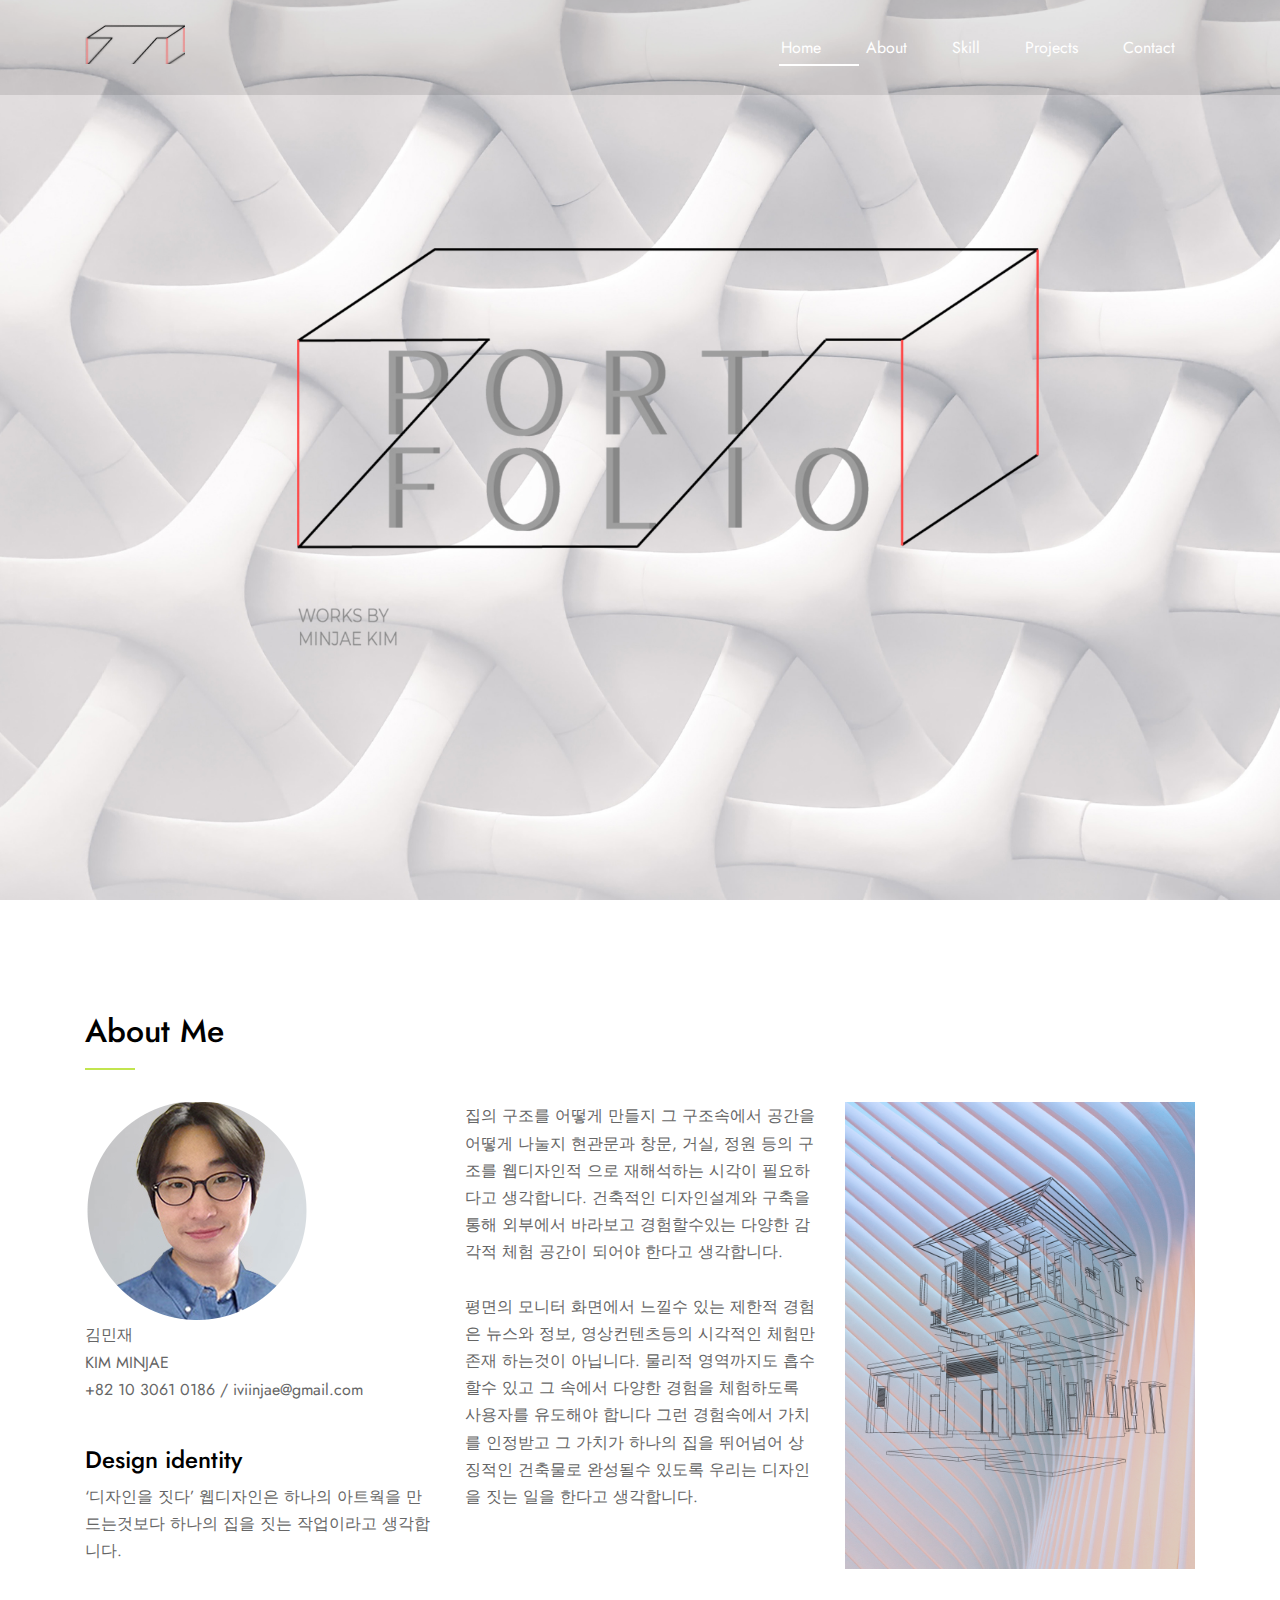
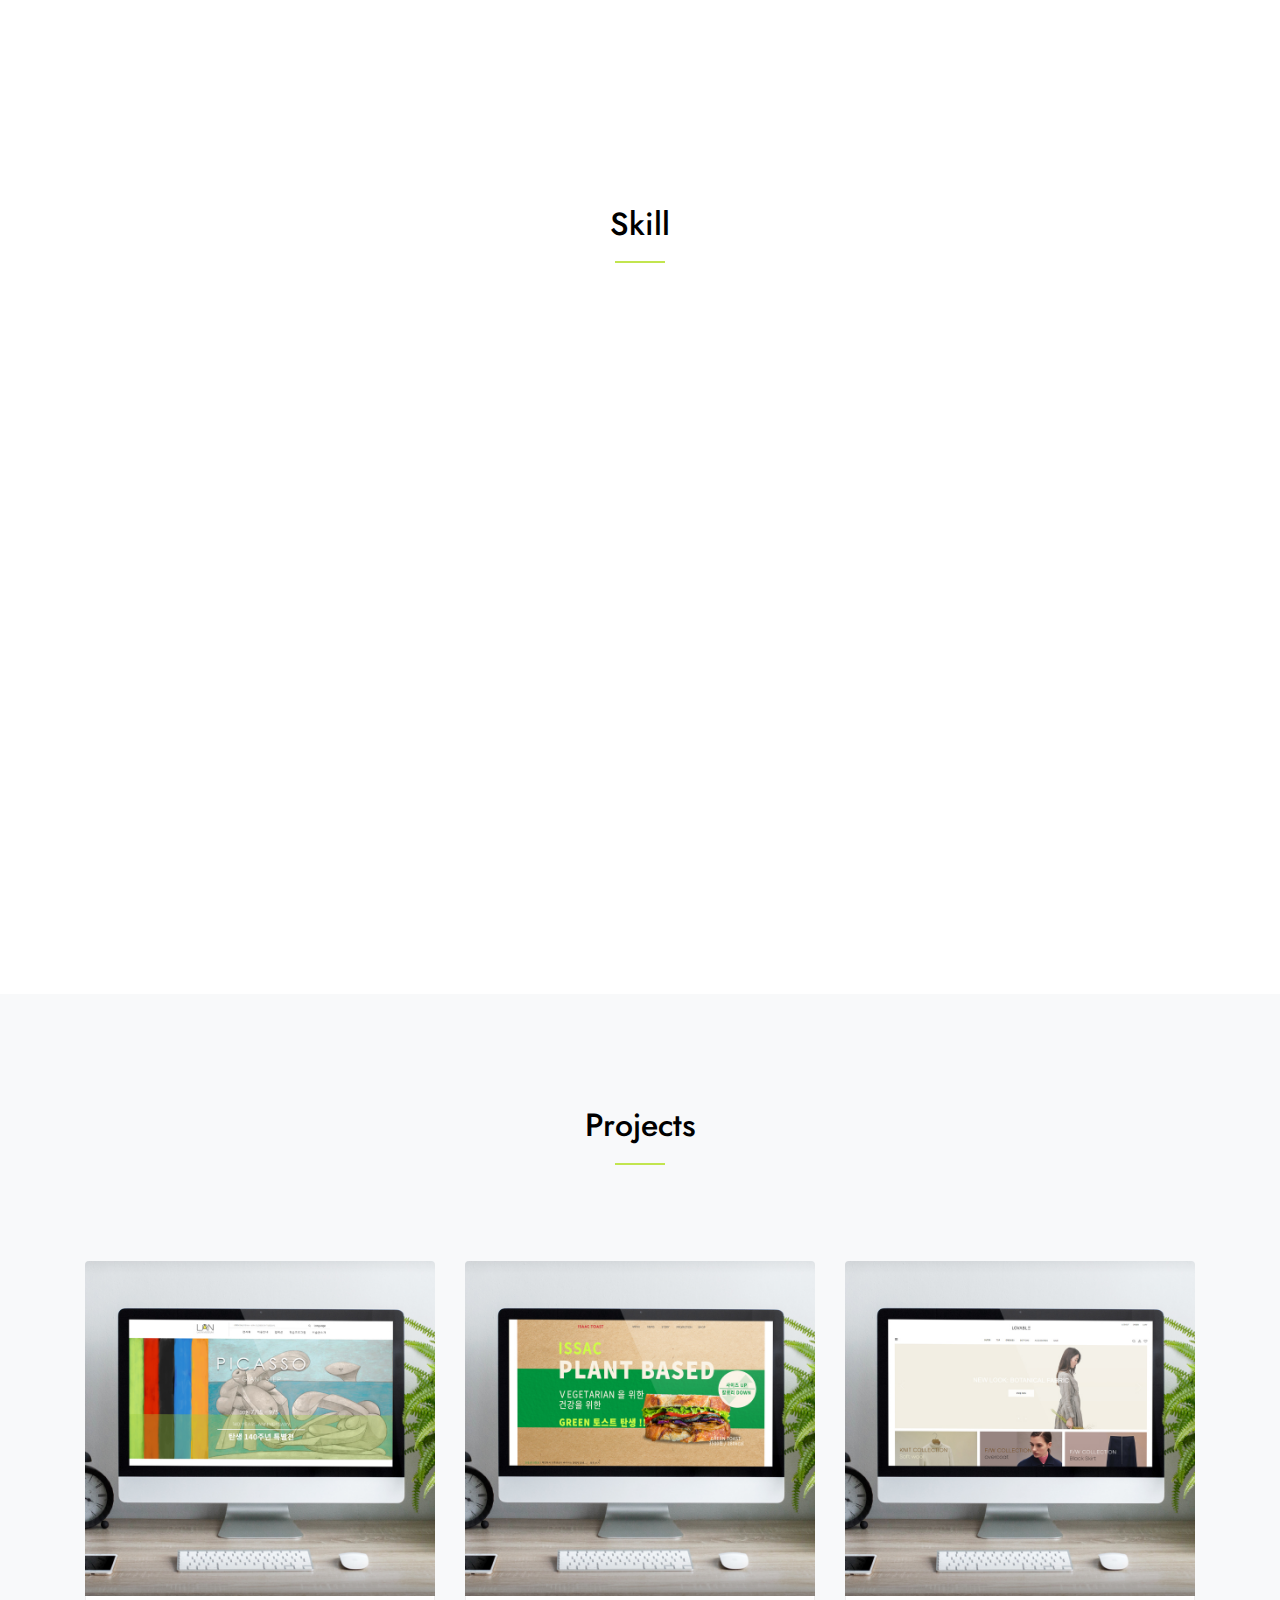
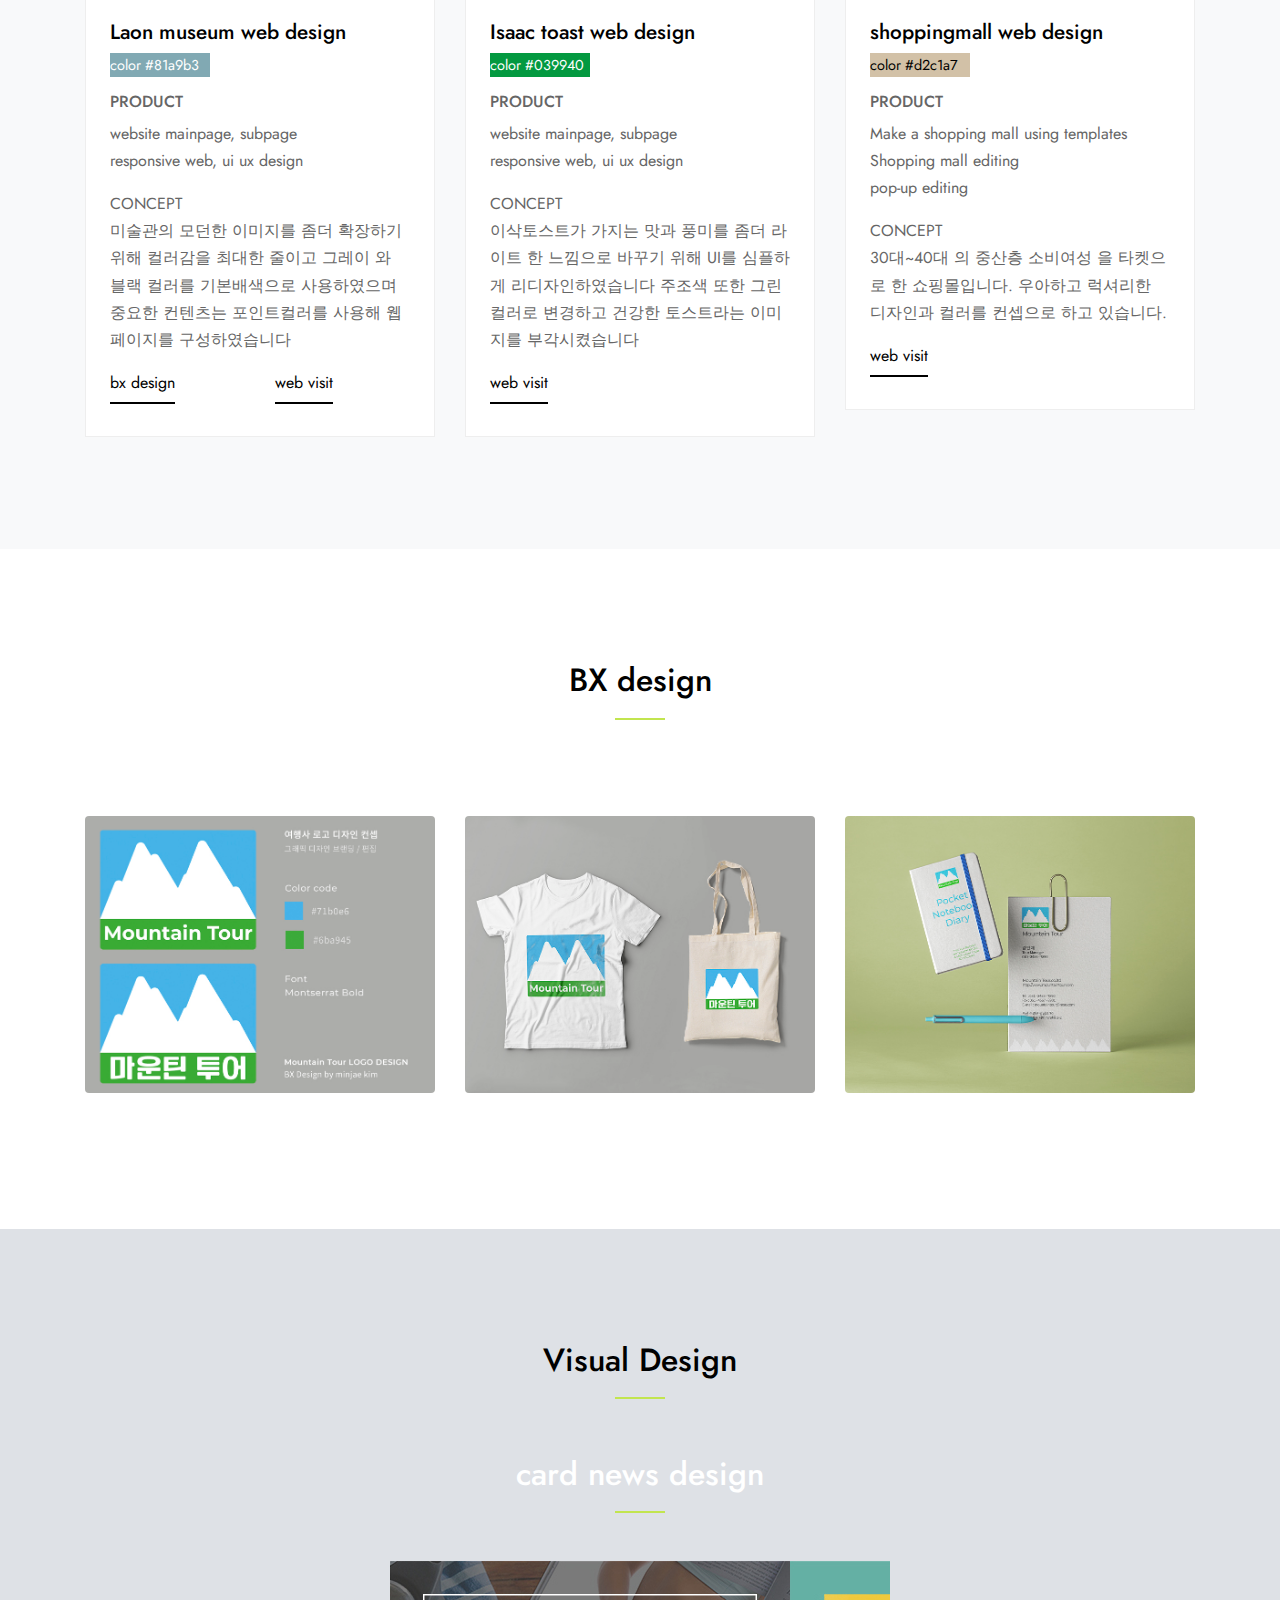
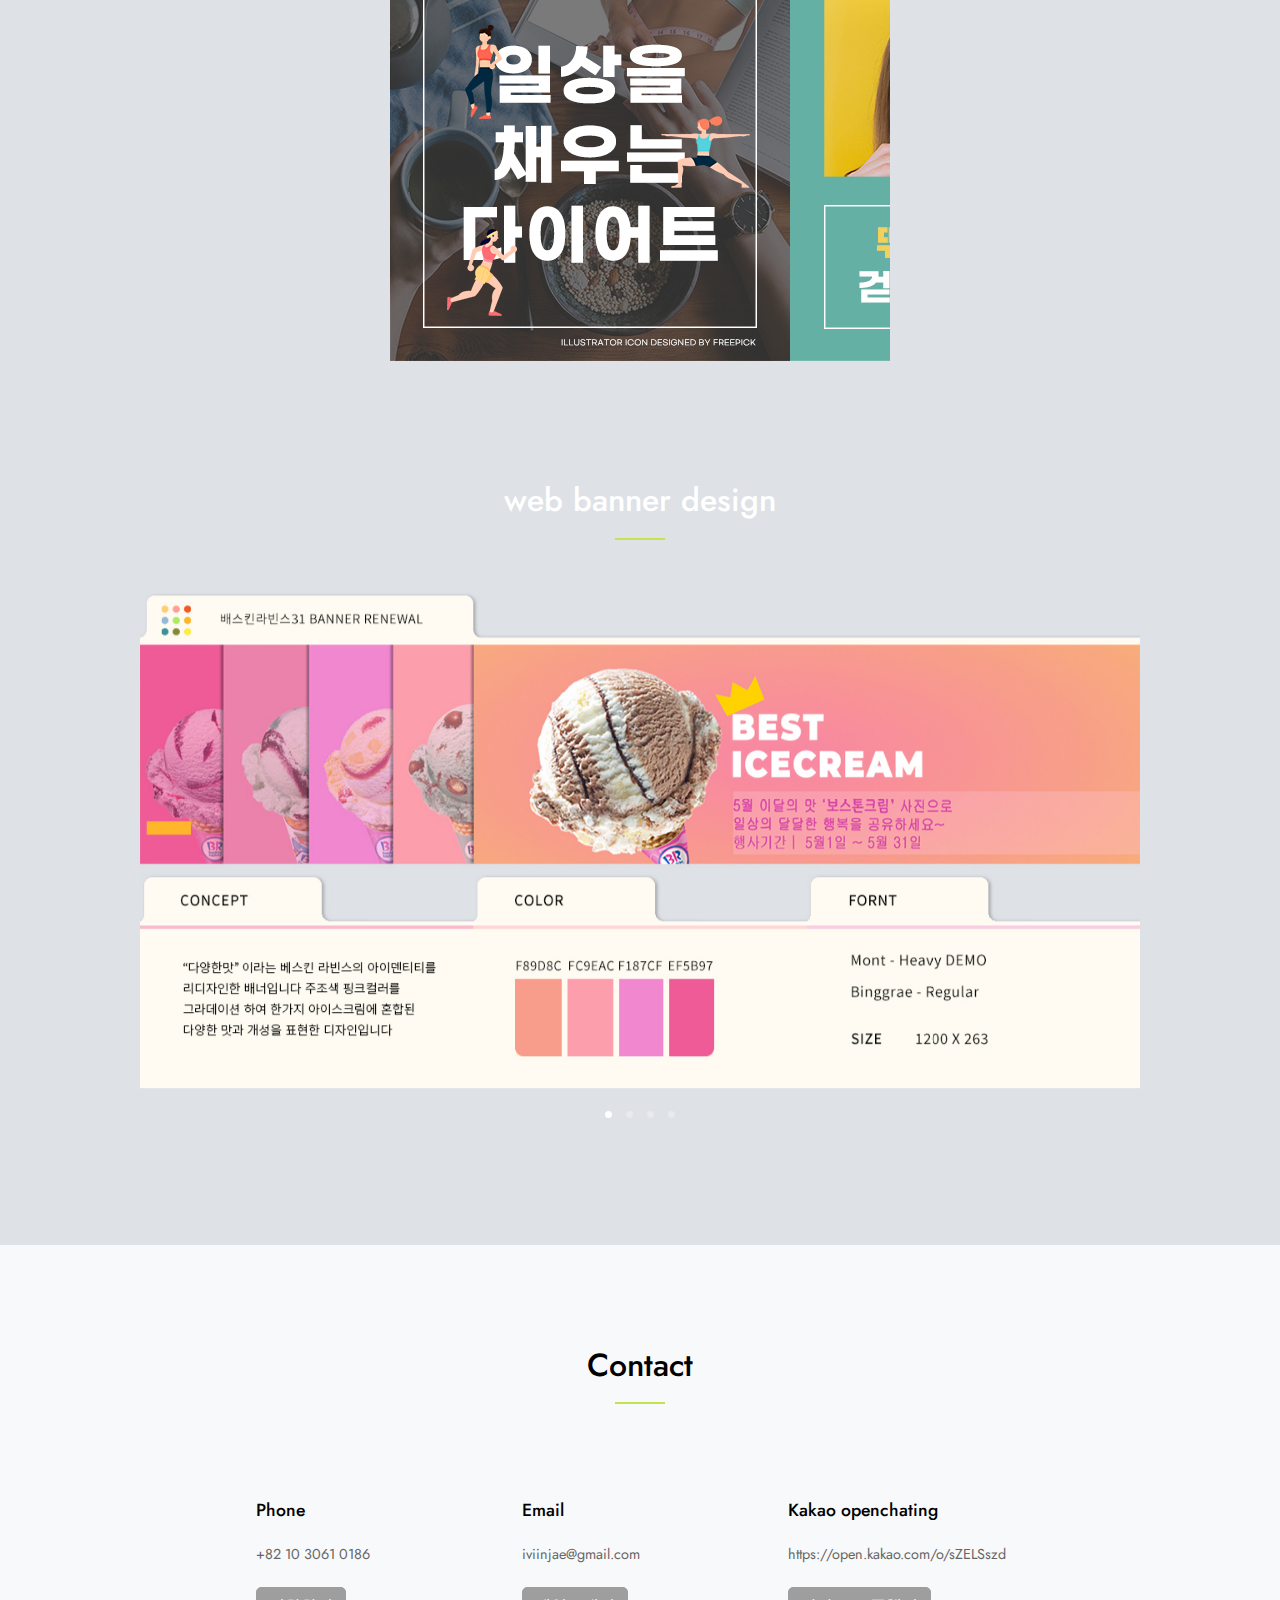
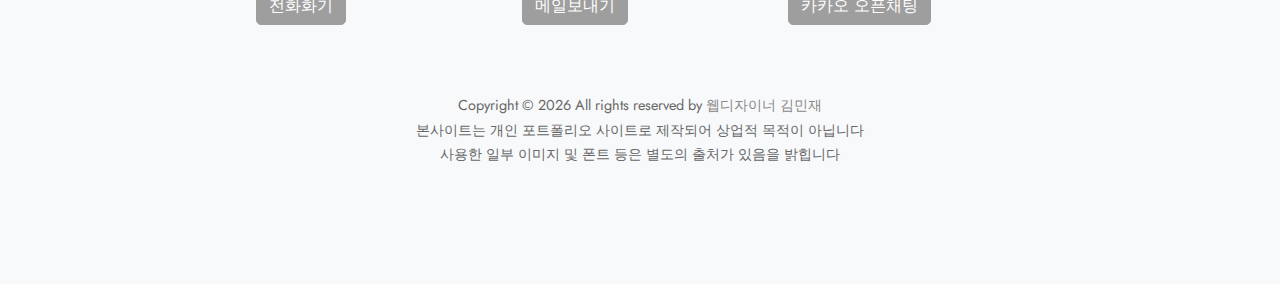
==== commit 210b3194: "Update index.html" ====
--- a/index.html
+++ b/index.html
@@ -299,7 +299,7 @@
                   <br>Shopping mall editing
                   <br>pop-up editing
                 </p>
-                <p>CONCEPT<br>친환경소재 의 의복을 주로 판매하는 회사로 전체적인 컬러감은 종이질감과 자연주의적 색채를 사용하여 자연과 가까운 의류라는 것을 강조하였습니다</p>
+                <p>CONCEPT<br>30대~40대 의 중산층 소비여성 을 타켓으로 한 쇼핑몰입니다. 우아하고 럭셔리한 디자인과 컬러를 컨셉으로 하고 있습니다.</p>
                 <p class="more"><a href="http://skin-skin9.rushkmj.cafe24.com/" target="_blank">web visit </a></p>
               </div>
             </div>
@@ -466,4 +466,4 @@
   <script src="js/main.js"></script>
 </body>
 
-</html>+</html>
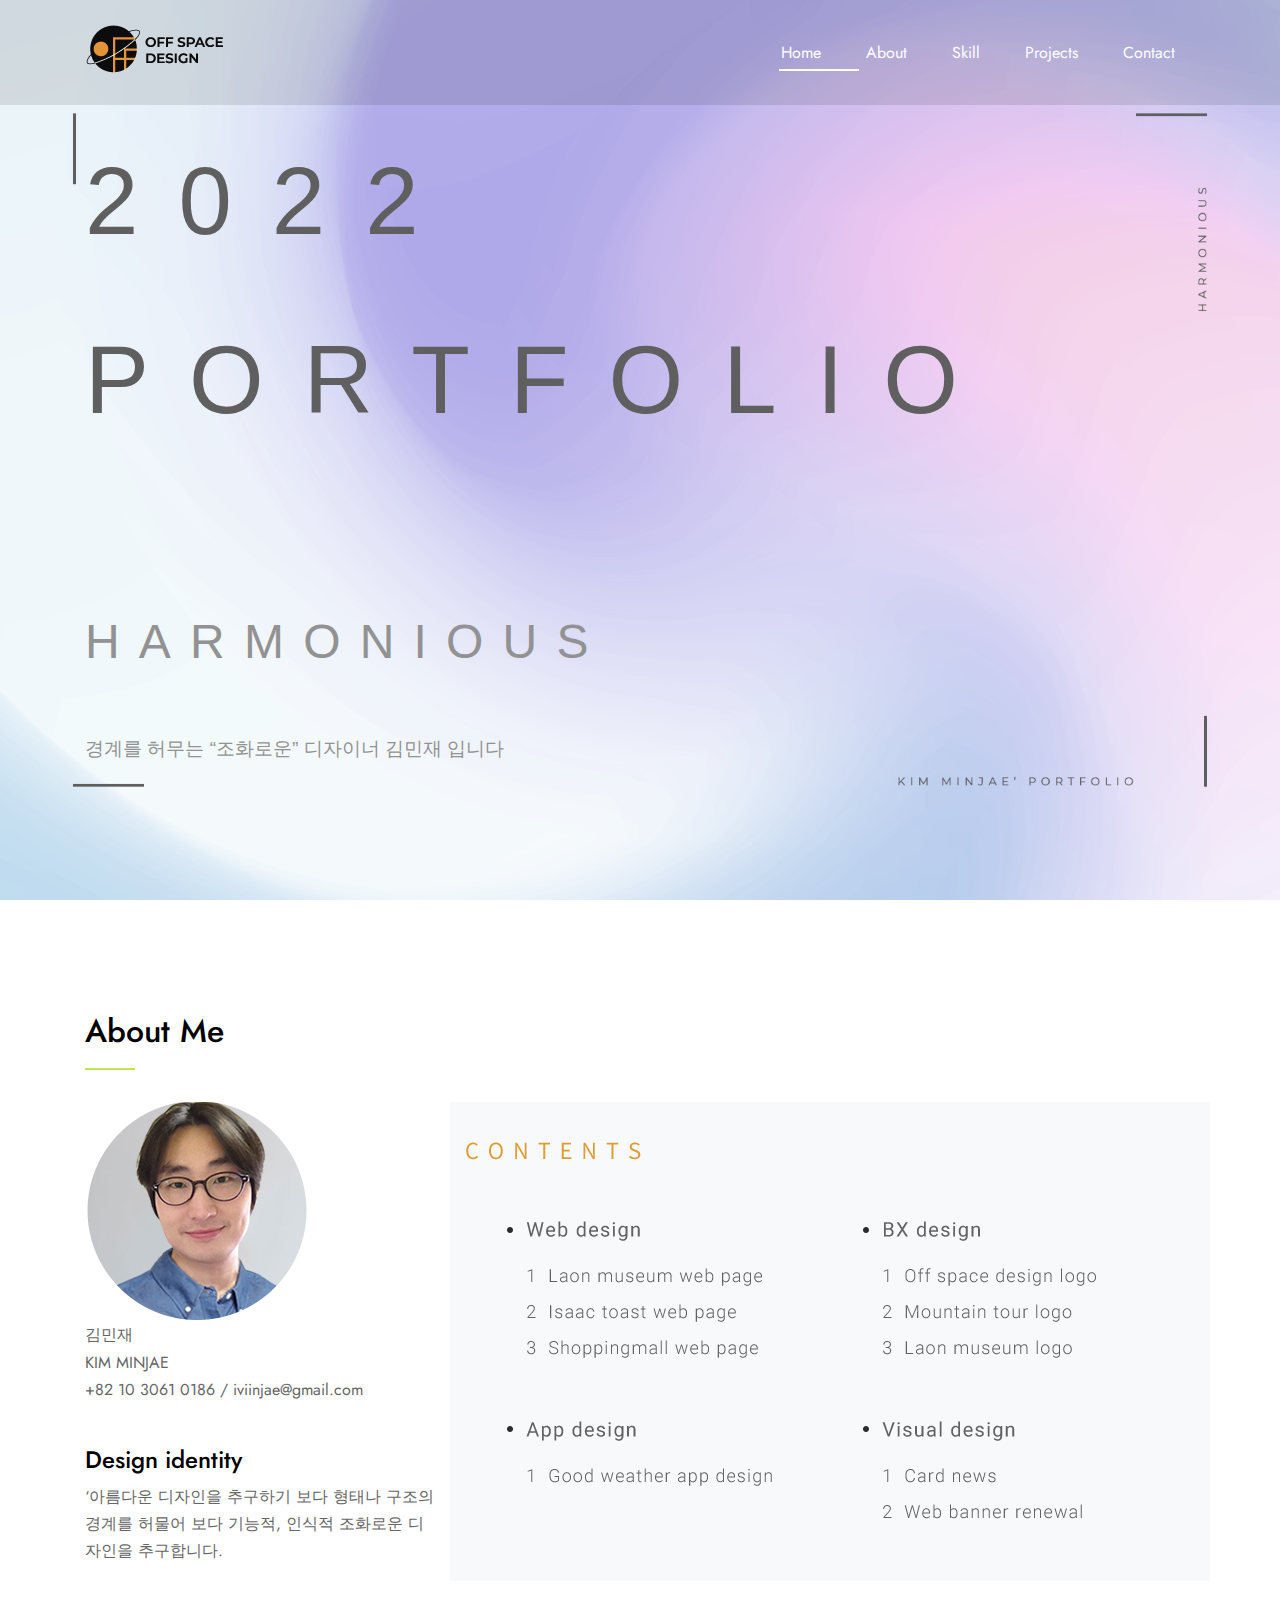
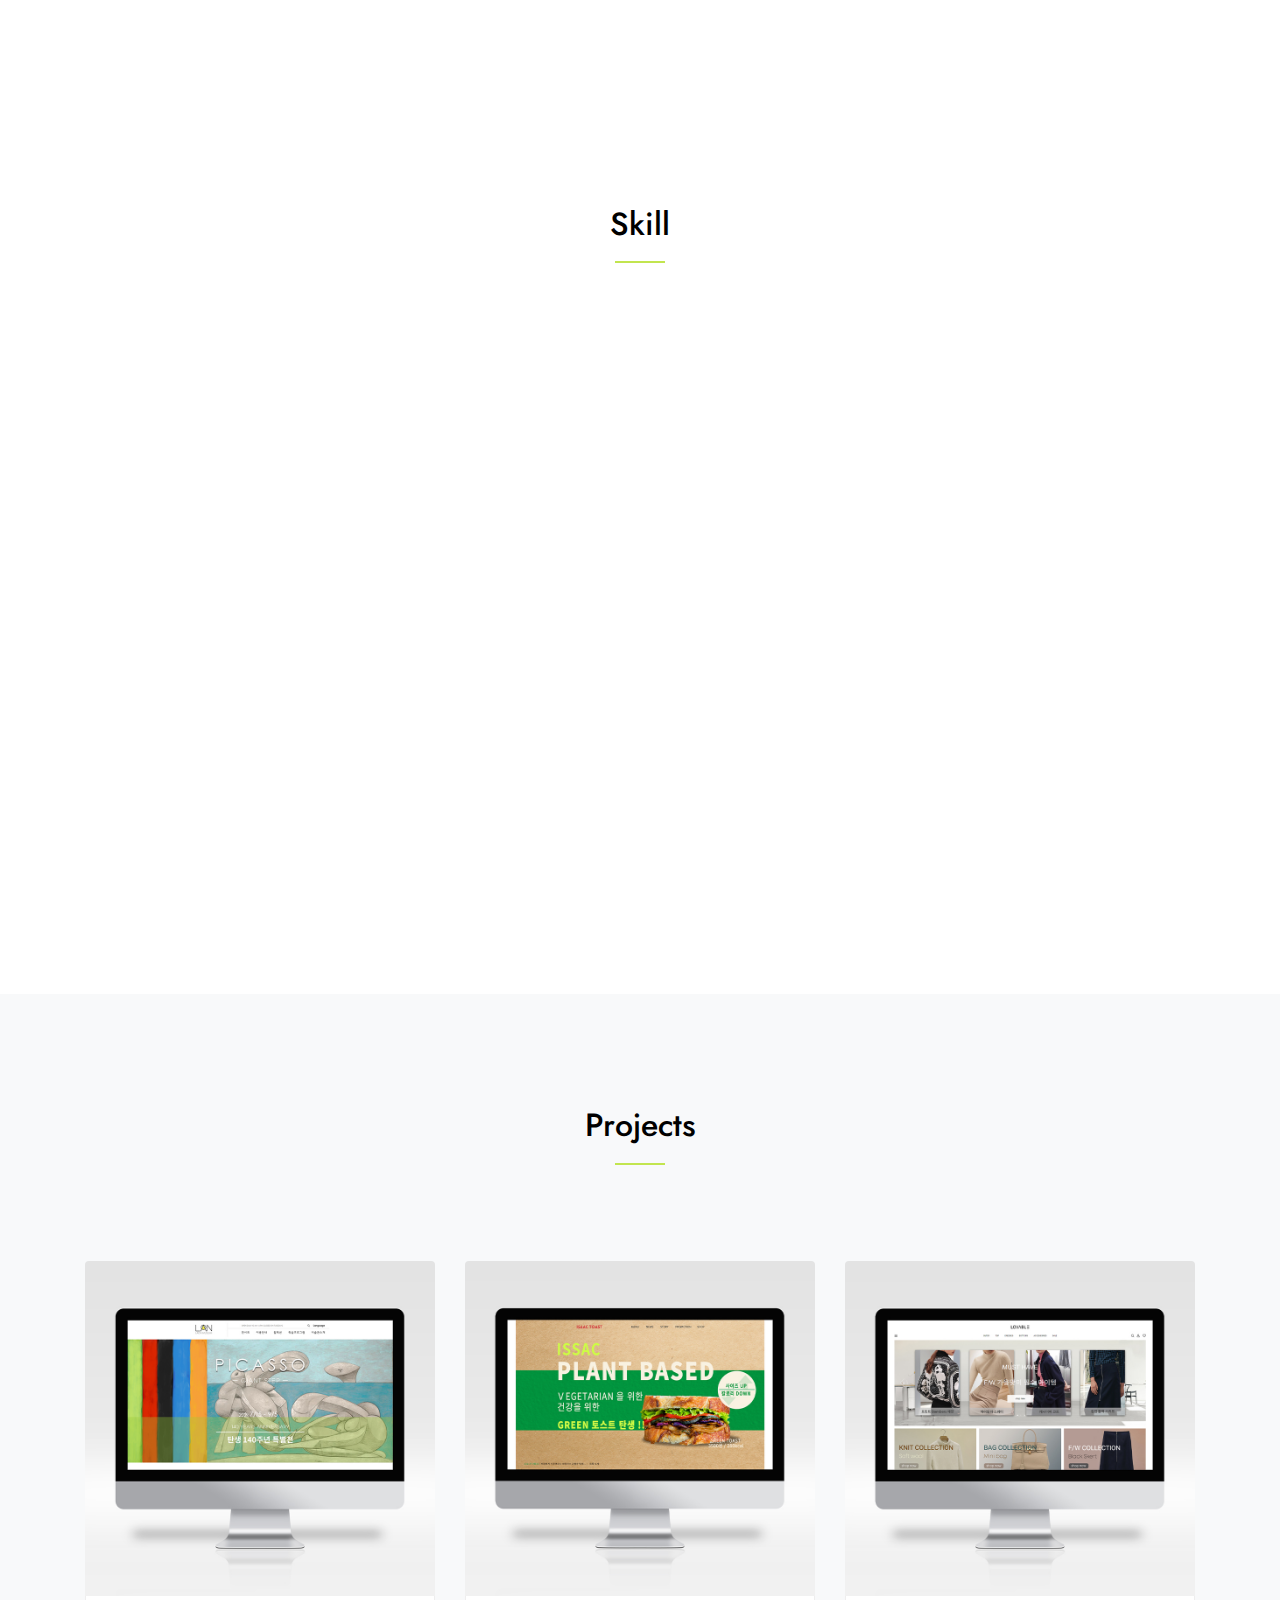
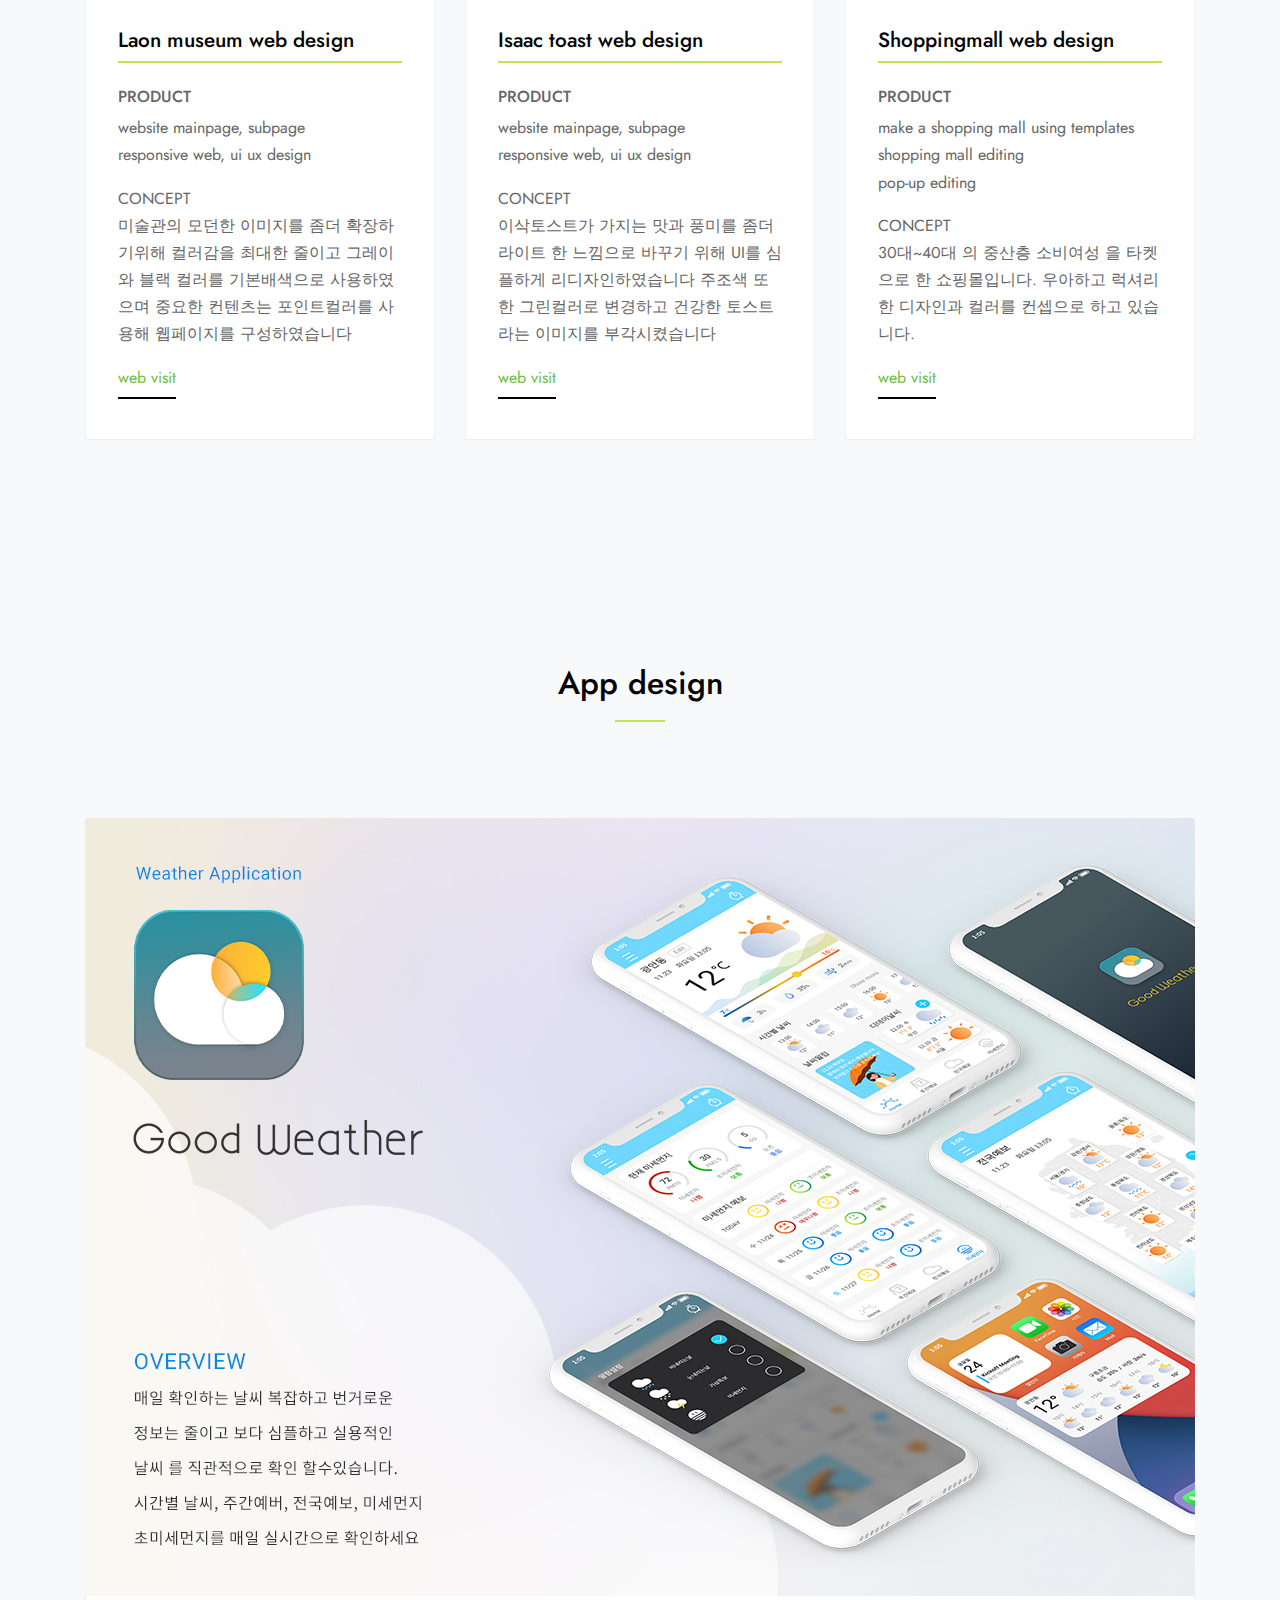
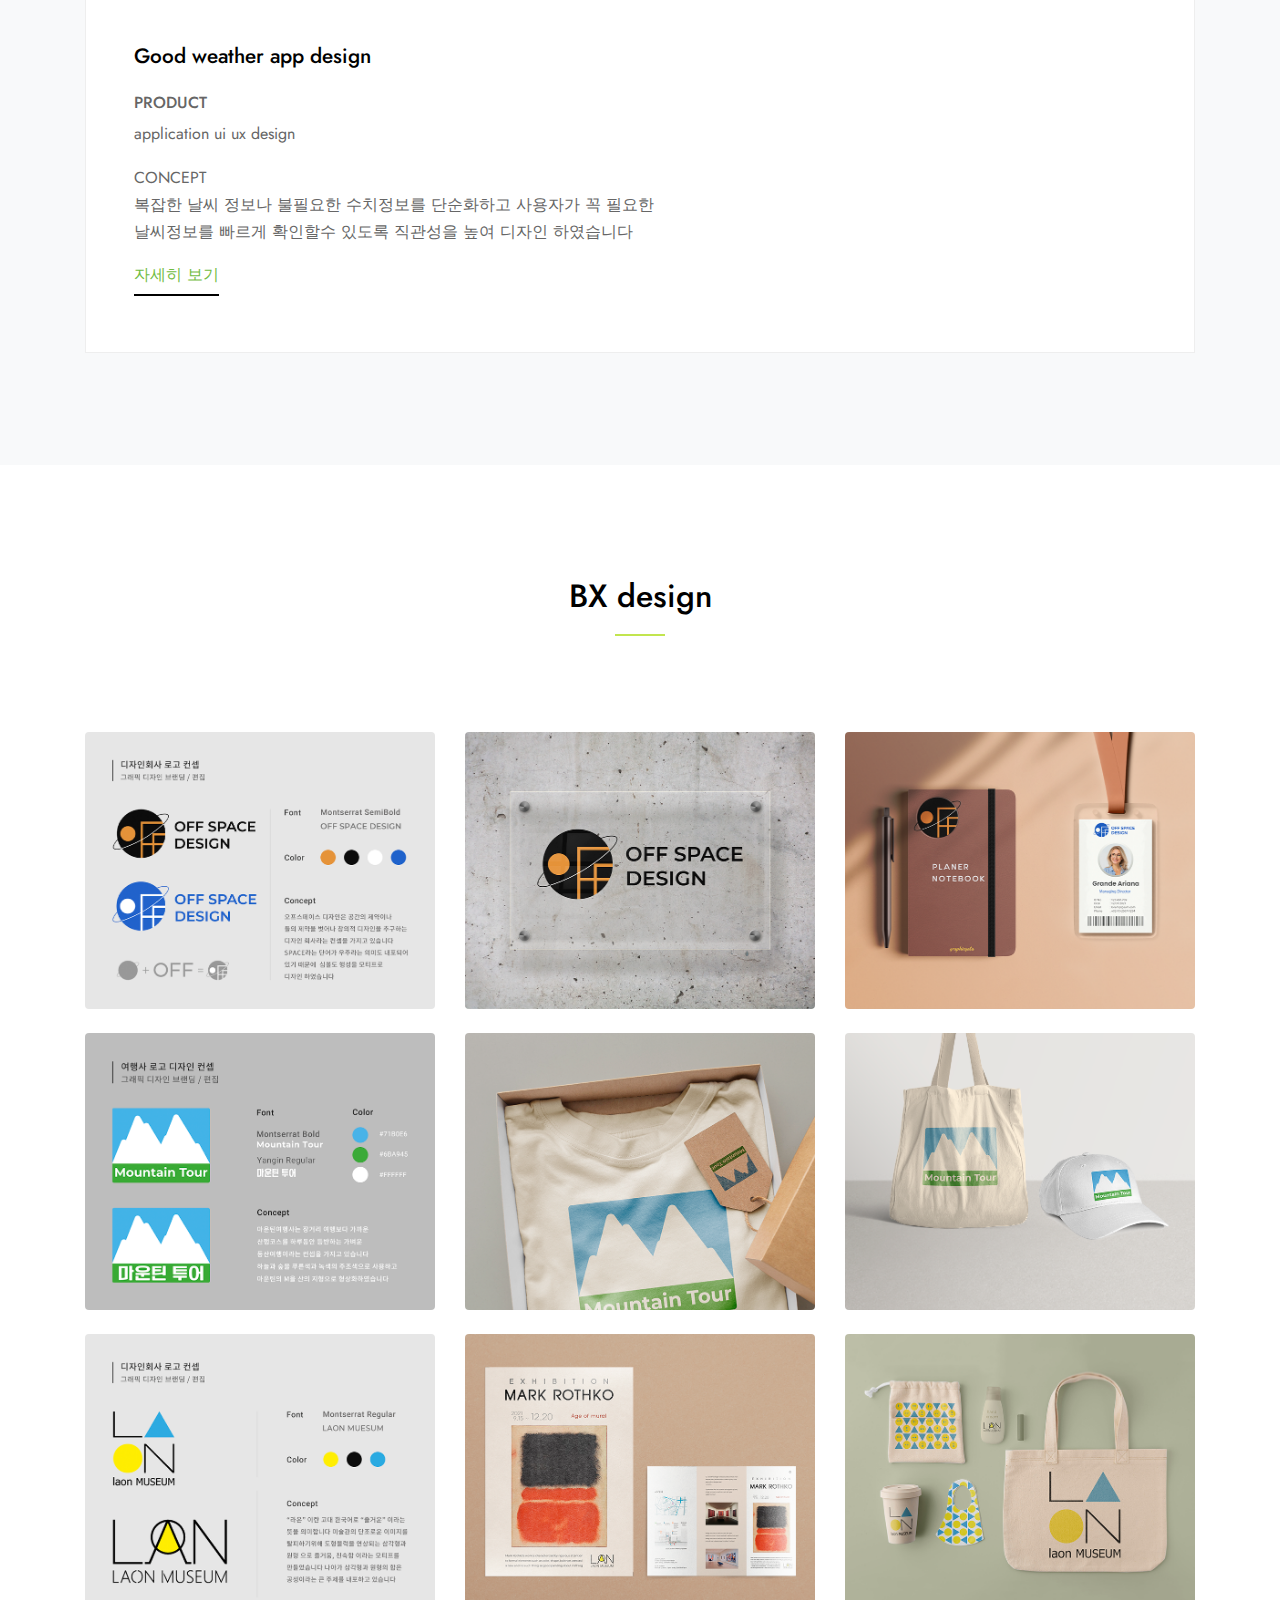
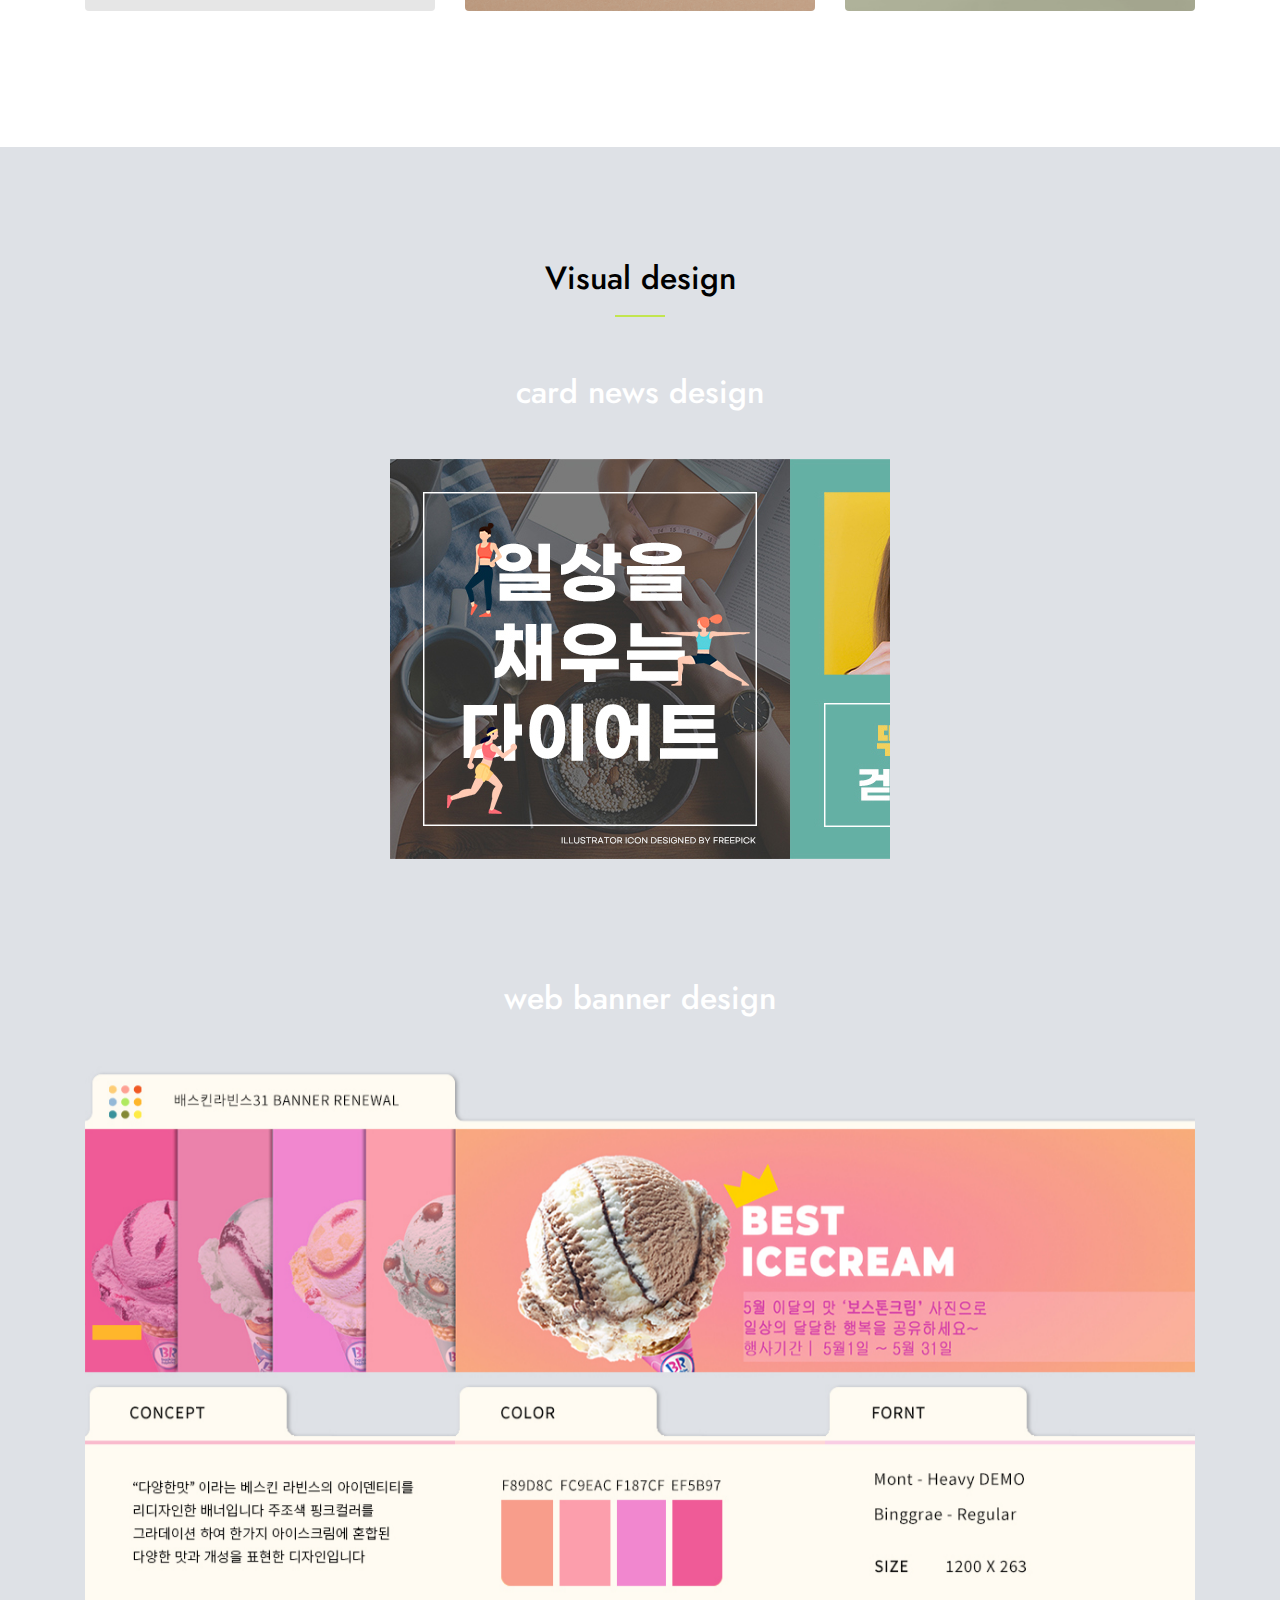
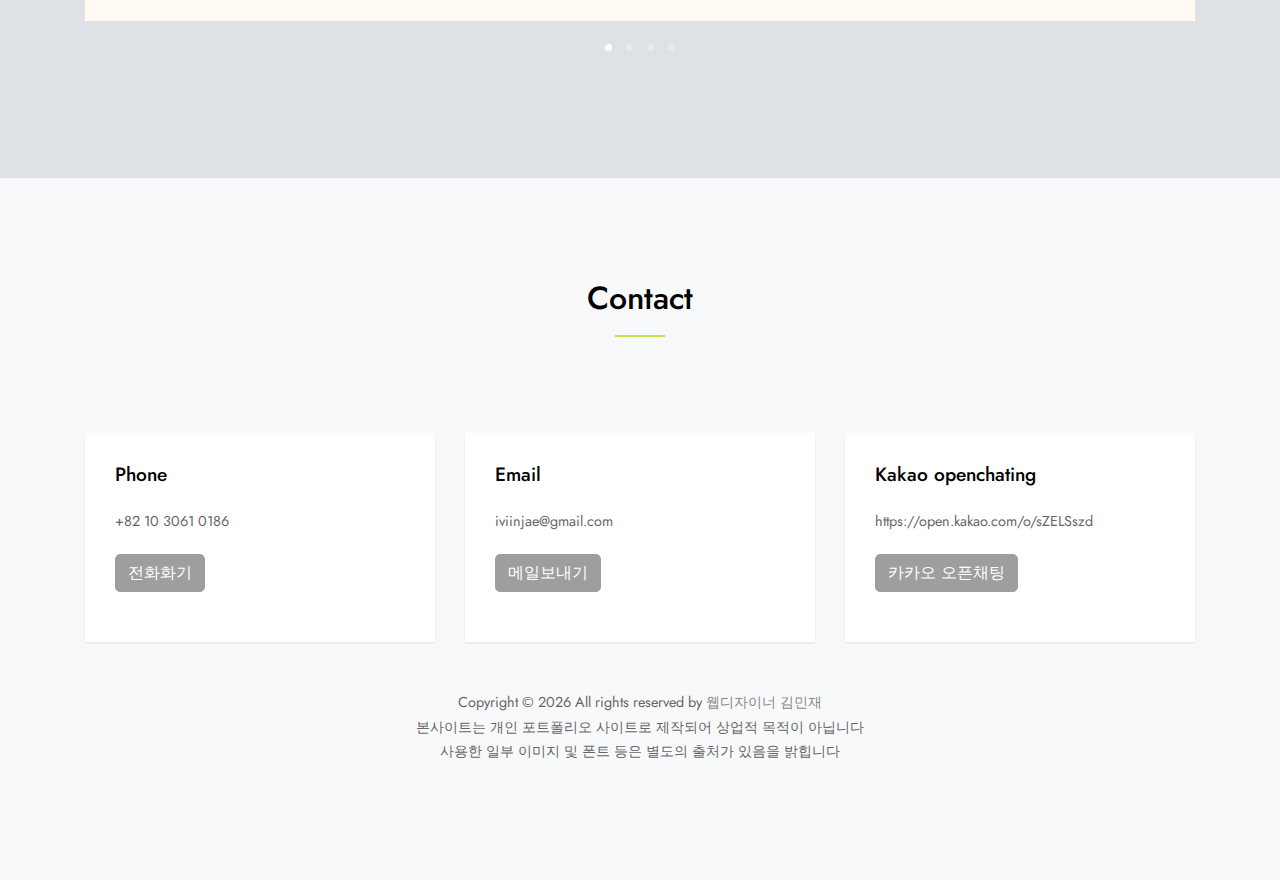
==== commit 913b1fde: "update" ====
--- a/index.html
+++ b/index.html
@@ -25,7 +25,7 @@
 
   <link rel="stylesheet" href="css/style.css">
 
-  <link rel="icon" href="images/icon/favicon.png">
+  <link rel="icon" href="images/icon/favicon_1.png">
 
 
   <!--카카오 메타태그 정보-->
@@ -59,14 +59,14 @@
     </div>
 
     <header class="site-navbar py-4 js-sticky-header site-navbar-target" role="banner">
-
+    
       <div class="container">
         <div class="row align-items-center justify-content-center">
-
+    
           <div class="col-4">
             <h1 class="m-0 site-logo"><a href="index.html"></a></h1>
           </div>
-
+    
           <div class="col-8">
             <nav class="site-navigation position-relative text-right" role="navigation">
               <ul class="site-menu main-menu js-clone-nav mr-auto d-none d-lg-block">
@@ -77,42 +77,34 @@
                 <li><a href="#contact-section" class="nav-link">Contact</a></li>
               </ul>
             </nav>
-
-
+    
+    
             <a href="#" class="d-inline-block d-lg-none site-menu-toggle js-menu-toggle float-right"><span
                 class="icon-menu h3"></span></a>
-
-          </div>
-
-
-        </div>
-      </div>
-
+          </div>
+    
+        </div>
+      </div>
+    
     </header>
 
 
-    <div class="site-blocks-cover overlay bg-light" style="background-image: url('images/main_img.jpg'); "
+    <div class="site-blocks-cover overlay bg-light" style="background-image: url('images/main_img.png'); "
       id="home-section">
-      <div class="container">
-        <div class="row justify-content-center">
-          
-          <div class="col-12 text-center align-self-center text-intro">
-            <div class="row justify-content-center">
-              <div class="col-lg-8">
-                <h1 class="text-white" data-aos="fade-up" data-aos-delay="">Welcome to my portfolio</h1>
-                <p class="lead text-white" data-aos="fade-up" data-aos-delay="100">Lorem ipsum dolor sit amet,
-                  consectetur adipisicing elit. Dignissimos magnam maxime voluptates libero, nobis impedit aut corrupti
-                  sunt possimus.</p>
-                <!-- <p data-aos="fade-up" data-aos-delay="200"><a href="#about-section"
-                    class="btn smoothscroll btn-primary">About me</a></p> -->
-              
-              </div>
-            </div>
-          </div>
-        </div>
+    
+      <div class="container">
+        
+        <div class="flex_box">
+          <div class="item_box text_pofle" data-aos="fade-up" data-aos-delay="">
+            <p>2022</p>
+            <p>PORTFOLIO</p>
+            <p>HARMONIOUS</p>
+            <p>경계를 허무는 “조화로운” 디자이너 김민재 입니다</p>
+          </div>
+        </div>
+     
       </div>
     </div>
-
 
 
     <div class="site-section" id="about-section">
@@ -121,7 +113,7 @@
           <div class="col-12 mb-4 position-relative">
             <h2 class="section-title">About Me</h2>
           </div>
-
+    
           <div class="col-lg-4">
             <img src="images/persnol_img.png">
             <p>김민재
@@ -130,26 +122,16 @@
             </p>
             <br>
             <h4>Design identity</h4>
-            <p> ‘디자인을 짓다’ 웹디자인은 하나의 아트웍을 만드는것보다 하나의 집을 짓는
-              작업이라고 생각합니다.</p>
-          </div>
-
-          
-
-          <div class="col-lg-4">
-            <p>집의 구조를 어떻게 만들지 그 구조속에서 공간을 어떻게
-              나눌지 현관문과 창문, 거실, 정원 등의 구조를 웹디자인적 으로 재해석하는
-              시각이 필요하다고 생각합니다. 건축적인 디자인설계와 구축을 통해 외부에서 바라보고 경험할수있는 다양한 감각적 체험 공간이 되어야 한다고 생각합니다.
-              <br><br>평면의 모니터 화면에서 느낄수 있는 제한적 경험은 뉴스와 정보,
-              영상컨텐츠등의 시각적인 체험만 존재 하는것이 아닙니다. 물리적 영역까지도 흡수할수 있고
-              그 속에서 다양한 경험을 체험하도록 사용자를 유도해야 합니다 그런 경험속에서 가치를 인정받고 그 가치가 하나의 집을 뛰어넘어 상징적인 건축물로 완성될수 있도록
-              우리는 디자인을 짓는 일을 한다고 생각합니다.</p>
-          </div>
-
-          <div class="col-lg-4">
-            <img src="images/profile_img_2.jpg" alt="Image" class="img-fluid">
-          </div>
-
+            <p> ‘아름다운 디자인을 추구하기 보다
+              형태나 구조의 경계를 허물어
+              보다 기능적, 인식적 조화로운
+              디자인을 추구합니다.</p>
+          </div>
+    
+          <div class="col-lg-8">
+            <img src="images/contents.png" alt="Image" class="img-fluid">
+          </div>
+    
         </div>
       </div>
     </div>
@@ -258,14 +240,13 @@
               <a href="project_1/index.html" target="_blank"><img src="images/web_img_01.jpg" alt="Image" class="img-fluid"></a>
               <div class="p-4 bg-white bg-clear">
                 <h3><a href="project_1/index.html" target="_blank">Laon museum web design</a></h3>
-                <span class="web_color_1">color #81a9b3</span>
+                <span class="line_color"></span>
                 <h6>PRODUCT</h6>
                 <p>website mainpage, subpage
                   <br>responsive web, ui ux design
                 </p>
                 <p>CONCEPT<br>미술관의 모던한 이미지를 좀더 확장하기위해 컬러감을 최대한 줄이고 그레이 와 블랙 컬러를 기본배색으로 사용하였으며 중요한 컨텐츠는 포인트컬러를 사용해 웹페이지를
                   구성하였습니다</p>
-                <p class="more web_button"><a href="single.html" target="_blank">bx design</a></p>
                 <p class="more bx_button"><a href="project_1/index.html" target="_blank">web visit</a></p>
               </div>
             </div>
@@ -276,7 +257,7 @@
               <a href="project_2/index.html" target="_blank"><img src="images/web_img_02.jpg" alt="Image" class="img-fluid"></a>
               <div class="p-4 bg-white">
                 <h3><a href="project_2/index.html" target="_blank">Isaac toast web design</a></h3>
-                <span class="web_color_2">color #039940</span>
+                <span class="line_color"></span>
                 <h6>PRODUCT</h6>
                 <p>website mainpage, subpage
                   <br>responsive web, ui ux design
@@ -292,11 +273,11 @@
             <div class="blog_entry">
               <a href="http://skin-skin9.rushkmj.cafe24.com/" target="_blank"><img src="images/web_img_03.jpg" alt="Image" class="img-fluid"></a>
               <div class="p-4 bg-white">
-                <h3><a href="http://skin-skin9.rushkmj.cafe24.com/" target="_blank">shoppingmall web design</a></h3>
-                <span class="web_color_3">color #d2c1a7</span>
+                <h3><a href="http://skin-skin9.rushkmj.cafe24.com/" target="_blank">Shoppingmall web design</a></h3>
+                <span class="line_color"></span>
                 <h6>PRODUCT</h6>
-                <p>Make a shopping mall using templates
-                  <br>Shopping mall editing
+                <p>make a shopping mall using templates
+                  <br>shopping mall editing
                   <br>pop-up editing
                 </p>
                 <p>CONCEPT<br>30대~40대 의 중산층 소비여성 을 타켓으로 한 쇼핑몰입니다. 우아하고 럭셔리한 디자인과 컬러를 컨셉으로 하고 있습니다.</p>
@@ -309,6 +290,36 @@
       </div>
     </section>
 
+    <section class="site-section bg-light" id="blog-section">
+      <div class="container">
+
+        <div class="row">
+
+          <div class="col-12 mb-5 position-relative">
+            <h2 class="section-title text-center mb-5">App design</h2>
+          </div>
+
+          <div class="col-md-6 col-md-13 mb-5 mb-lg-0 col-lg-13">
+            <div class="blog_entry">
+              <a href="subpage.html" target="_blank"><img src="images/app design.png" alt="Image" class="img-fluid"></a>
+              <div class="p-13 bg-white bg-clear">
+                <h3><a href="subpage.html" target="_blank">Good weather app design</a></h3>
+                <span class="line_color_2"></span>
+                <h6>PRODUCT</h6>
+                <p>application ui ux design
+                </p>
+                <p>CONCEPT<br>복잡한 날씨 정보나 불필요한 수치정보를
+                  단순화하고 사용자가 꼭 필요한 <br>날씨정보를
+                  빠르게 확인할수 있도록 직관성을 높여 디자인 하였습니다</p>
+                <p class="more web_button"><a href="subpage.html" target="_blank">자세히 보기</a></p>
+              </div>
+            </div>
+          </div>
+        </div>
+
+      </div>
+    </section>   
+
     <section class="site-section block__62272" id="projects-section">
       
       <div class="container">
@@ -320,25 +331,69 @@
 
         <div id="posts" class="row no-gutter">
           <div class="item web col-6 col-sm-6 col-md-6 col-lg-4 col-xl-4 mb-4">
-            <a href="images/logo_guide_3.jpg" class="item-wrap fancybox">
+            <a href="images/BX logo.png" class="item-wrap fancybox">
               <span class="icon-search2"></span>
-              <img class="img-fluid" src="images/logo_guide_2.jpg">
+              <img class="img-fluid" src="images/BX slogo.png">
             </a>
           </div>
 
           <div class="item brand col-6 col-sm-6 col-md-6 col-lg-4 col-xl-4 mb-4">
-            <a href="images/mockup2_img.jpg" class="item-wrap fancybox">
+            <a href="images/company.png" class="item-wrap fancybox">
               <span class="icon-search2"></span>
-              <img class="img-fluid" src="images/mockup2_img.jpg">
+              <img class="img-fluid" src="images/company_s.png">
             </a>
           </div>
 
           <div class="item brand col-6 col-sm-6 col-md-6 col-lg-4 col-xl-4 mb-4">
-            <a href="images/mockup3_img.jpg" class="item-wrap fancybox">
+            <a href="images/diary.png" class="item-wrap fancybox">
               <span class="icon-search2"></span>
-              <img class="img-fluid" src="images/mockup3_img.jpg">
+              <img class="img-fluid" src="images/diary_s.png">
             </a>
           </div>
+
+          <div id="posts" class="row no-gutter">
+            <div class="item web col-6 col-sm-6 col-md-6 col-lg-4 col-xl-4 mb-4">
+              <a href="images/BX logo_2.png" class="item-wrap fancybox">
+                <span class="icon-search2"></span>
+                <img class="img-fluid" src="images/BX slogo_2.png">
+              </a>
+            </div>
+  
+            <div class="item brand col-6 col-sm-6 col-md-6 col-lg-4 col-xl-4 mb-4">
+              <a href="images/tshirt.png" class="item-wrap fancybox">
+                <span class="icon-search2"></span>
+                <img class="img-fluid" src="images/tshirt_s.png">
+              </a>
+            </div>
+  
+            <div class="item brand col-6 col-sm-6 col-md-6 col-lg-4 col-xl-4 mb-4">
+              <a href="images/ecobag.png" class="item-wrap fancybox">
+                <span class="icon-search2"></span>
+                <img class="img-fluid" src="images/ecobag_s.png">
+              </a>
+            </div>
+
+            <div id="posts" class="row no-gutter">
+              <div class="item web col-6 col-sm-6 col-md-6 col-lg-4 col-xl-4 mb-4">
+                <a href="images/BX logo_3.png" class="item-wrap fancybox">
+                  <span class="icon-search2"></span>
+                  <img class="img-fluid" src="images/BX slogo_3.png">
+                </a>
+              </div>
+    
+              <div class="item brand col-6 col-sm-6 col-md-6 col-lg-4 col-xl-4 mb-4">
+                <a href="images/poster.png" class="item-wrap fancybox">
+                  <span class="icon-search2"></span>
+                  <img class="img-fluid" src="images/poster_s.png">
+                </a>
+              </div>
+    
+              <div class="item brand col-6 col-sm-6 col-md-6 col-lg-4 col-xl-4 mb-4">
+                <a href="images/goods.png" class="item-wrap fancybox">
+                  <span class="icon-search2"></span>
+                  <img class="img-fluid" src="images/goods_s.png">
+                </a>
+              </div>
 
         </div>
       </div>
@@ -349,12 +404,12 @@
       <div class="container">
         <div class="row">
           <div class="col-12 mb-5 position-relative">
-            <h2 class="section-title text-center">Visual Design</h2>
+            <h2 class="section-title text-center">Visual design</h2>
           </div>          
         </div>
 
         <div class="col-12 mb-5 position-relative">
-          <h2 class="section-title text-center mb-5 text-white">card news design</h2>
+          <h2 class="text-center mb-5 text-white">card news design</h2>
         </div>
         <div class="card_box">
           <div class="news_box">
@@ -362,7 +417,7 @@
           </div>
         </div>
         <div class="col-12 mb-5 position-relative">
-          <h2 class="section-title text-center mb-5 text-white">web banner design</h2>
+          <h2 class="text-center mb-5 text-white">web banner design</h2>
         </div>
         <div class="owl-carousel slide-one-item">
           <div class="slide">
@@ -395,46 +450,46 @@
           <div class="col-12 mb-5 position-relative">
             <h2 class="section-title text-center mb-5">Contact</h2>
           </div>
-        </div>
-
-        <div class="row mb-5">
-          
-          <div class="col-md-5 mx-auto">
-            <div class="row">
-              <div class="col-lg-4">
-                <ul class="list-unstyled">
-                  <h3 class="footer-title">Phone</h3>
-                  <li class="mb-3 m-profile">
-                    <span class="profile_txt">+82 10 3061 0186</span>
-                    <span class="send_button"><a href="tel:01030610186" class="btn btn-primary btn_2">전화화기</a></span>
-                  </li>
-                </ul>
-              </div>
-              <div class="col-lg-4">
-                <ul class="list-unstyled">
-                  <h3 class="footer-title">Email</h3>
-                  <li class="mb-3 m-profile">
-                    <span class="profile_txt">iviinjae@gmail.com</span>
-                    <span class="send_button"><a href="mailto:iviinjae@gmail.com" class="btn btn-primary btn_2">메일보내기</a></span>
-                  </li>
-                </ul>
-              </div>
-              <div class="col-lg-4">
-                <ul class="list-unstyled">
-                  <h3 class="footer-title">Kakao openchating</h3>
-                  <li class="mb-3 m-profile">
-                    <span class="profile_txt">https://open.kakao.com/o/sZELSszd</span>
-                    <span class="send_button"><a href="https://open.kakao.com/o/sZELSszd" target="_blank" class="btn btn-primary btn_2">카카오 오픈채팅</a></span>
-                  </li>
-                </ul>
-              </div>
-            </div>
-          </div>
-         
+        
+          <div class="col-md-6 mb-5 mb-lg-0 col-lg-4">
+            <div class="service">
+              <div class="service-about">
+                <h3>Phone</h3>
+                <div class="mb-3 m-profile">
+                  <span class="profile_txt">+82 10 3061 0186</span>
+                  <span class="send_button"><a href="tel:01030610186" class="btn btn-primary btn_2">전화화기</a></span>
+                </div>
+              </div>
+            </div>
+          </div>
+
+          <div class="col-md-6 mb-5 mb-lg-0 col-lg-4">
+            <div class="service">
+              <div class="service-about">
+                <h3>Email</h3>
+                <div class="mb-3 m-profile">
+                  <span class="profile_txt">iviinjae@gmail.com</span>
+                  <span class="send_button"><a href="mailto:iviinjae@gmail.com" class="btn btn-primary btn_2">메일보내기</a></span>
+                </div>
+              </div>
+            </div>
+          </div>
+
+          <div class="col-md-6 mb-5 mb-lg-0 col-lg-4">
+            <div class="service">
+              <div class="service-about">
+                <h3>Kakao openchating</h3>
+                <div class="mb-3 m-profile">
+                  <span class="profile_txt">https://open.kakao.com/o/sZELSszd</span>
+                  <span class="send_button"><a href="https://open.kakao.com/o/sZELSszd" target="_blank" class="btn btn-primary btn_2">카카오 오픈채팅</a></span>
+                </div>
+              </div>
+            </div>
+          </div>
         </div>
 
         <div class="row">
-          <div class="col-12 text-center">
+          <div class="col-12 text-center text-top">
             <p>
               <!-- Link back to Colorlib can't be removed. Template is licensed under CC BY 3.0. -->
               Copyright &copy;
--- a/css/style.css
+++ b/css/style.css
@@ -309,8 +309,8 @@
     font-size: 1.5rem; }
     .site-navbar .site-logo a {
       display: inline-block;
-      width: 100px;
-      height: 40px;
+      width: 156px;
+      height: 50px;
       padding: 5px 10px;
       background-image: url(../images/top_logo.png);
       background-repeat: no-repeat; }
@@ -843,7 +843,7 @@
   text-align: center; }
   .slide-one-item .slide blockquote {
     position: relative;
-    max-width: 1000px;
+    max-width: 1110px;
     margin-left: auto;
     margin-right: auto;
     text-align: center;
@@ -888,33 +888,22 @@
   .blog_entry h3 a {
     color: #000; }
 
-.blog_entry .web_color_1 {
-  color: #ffffff;
-  display: block;
-  font-size: .9rem;
-  margin-bottom: 15px; 
-  background-color: #81a9b3;
-  width: 100px; }
-
-.blog_entry .web_color_2 {
-  color: #ffffff;
-  display: block;
-  font-size: .9rem;
-  margin-bottom: 15px; 
-  background-color: #039940;
-  width: 100px; }
-
-.blog_entry .web_color_3 {
-  color: #000000;
-  display: block;
-  font-size: .9rem;
-  margin-bottom: 15px; 
-  background-color: #d2c1a7;
-  width: 100px; }
+  .blog_entry .line_color{
+    display: block;
+    background: #c2e54f;
+    height: 2px;
+    margin-top: 0.5rem;
+    margin-bottom: 1.5rem; 
+  }
+  .blog_entry .line_color_2{
+    display: block;
+    margin-top: 0.5rem;
+    margin-bottom: 1.5rem; 
+  }
 
 .blog_entry .more a {
   position: relative;
-  color: #000;
+  color: #71bc42;
   padding-bottom: 10px; }
   .blog_entry .more a:before {
     content: "";
@@ -1052,6 +1041,39 @@
   width: 100%;
 }
 
+.footer {
+  font-size: .9rem; }
+  .footer .footer-title {
+    font-size: 1.1rem; }
+  .footer ul li {
+    margin-bottom: 10px; }
+  .footer a {
+    color: #888888; }
+    .footer a:hover {
+      color: #000; }
+
+
+/* 수정 내용 */
+
+.p-13{
+  padding: 3rem;
+}
+
+.text-top{
+  margin-top: 3rem;
+}
+
+.app-section{
+  margin-top: 60px;
+}
+.app-section h2{
+  font-size: 2.4rem;
+}
+.app-section p{
+  font-size: 1.2rem;
+  padding: 0 0 10px 0;
+}
+
 .card_box{
   width: 500px;
   margin: 0 auto;
@@ -1081,13 +1103,67 @@
   }
 }
 
-.footer {
-  font-size: .9rem; }
-  .footer .footer-title {
-    font-size: 1.1rem; }
-  .footer ul li {
-    margin-bottom: 10px; }
-  .footer a {
-    color: #888888; }
-    .footer a:hover {
-      color: #000; }
+@import url('https://fonts.googleapis.com/css2?family=Montserrat&family=Noto+Sans+KR&family=Roboto:wght@300&display=swap');
+
+.text_pofle p:nth-child(1){
+  font-size: 6rem;
+  font-weight: 300;
+  letter-spacing: 2.5rem;
+  color: #5f5f5f;
+  font-family: 'Roboto', sans-serif;
+}
+.text_pofle p:nth-child(2){
+  font-size: 6rem;
+  letter-spacing: 2.5rem;
+  color: #5f5f5f;
+  font-family: 'Montserrat', sans-serif;
+}
+.text_pofle p:nth-child(3){
+  font-size: 3rem;
+  letter-spacing: 1.2rem;
+  color: #929292;
+  font-family: 'Montserrat', sans-serif;
+  margin: 140px 0 50px 0;
+}
+.text_pofle p:nth-child(4){
+  font-size: 1.2rem;
+  color: #929292;
+  font-family: 'Noto Sans KR', sans-serif;
+}
+
+.flex_box{
+  height: 100vh;
+  display: flex;
+  flex-direction: row;
+  flex-wrap: wrap;
+  align-items: center;
+}
+.item_box{
+  flex: 0 2 60%;
+}
+@media (max-width: 991px) {
+  .flex_box .text_pofle p:nth-child(1), .text_pofle p:nth-child(2){
+    font-size: 5rem;
+  }
+  .flex_box .text_pofle p:nth-child(3){
+    font-size: 2rem;
+  }
+  .flex_box .text_pofle p:nth-child(4){
+    font-size: 1rem;
+  }
+}
+@media (max-width: 767px) {
+  .flex_box .text_pofle p:nth-child(1), .text_pofle p:nth-child(2){
+    font-size: 4rem;
+  }
+  .flex_box .text_pofle p:nth-child(3){
+    font-size: 1.5rem;
+  }
+  .flex_box .text_pofle p:nth-child(4){
+    font-size: .9rem;
+  }
+}
+
+.col-lg-8{
+  background-color: #f8f9fa;
+}
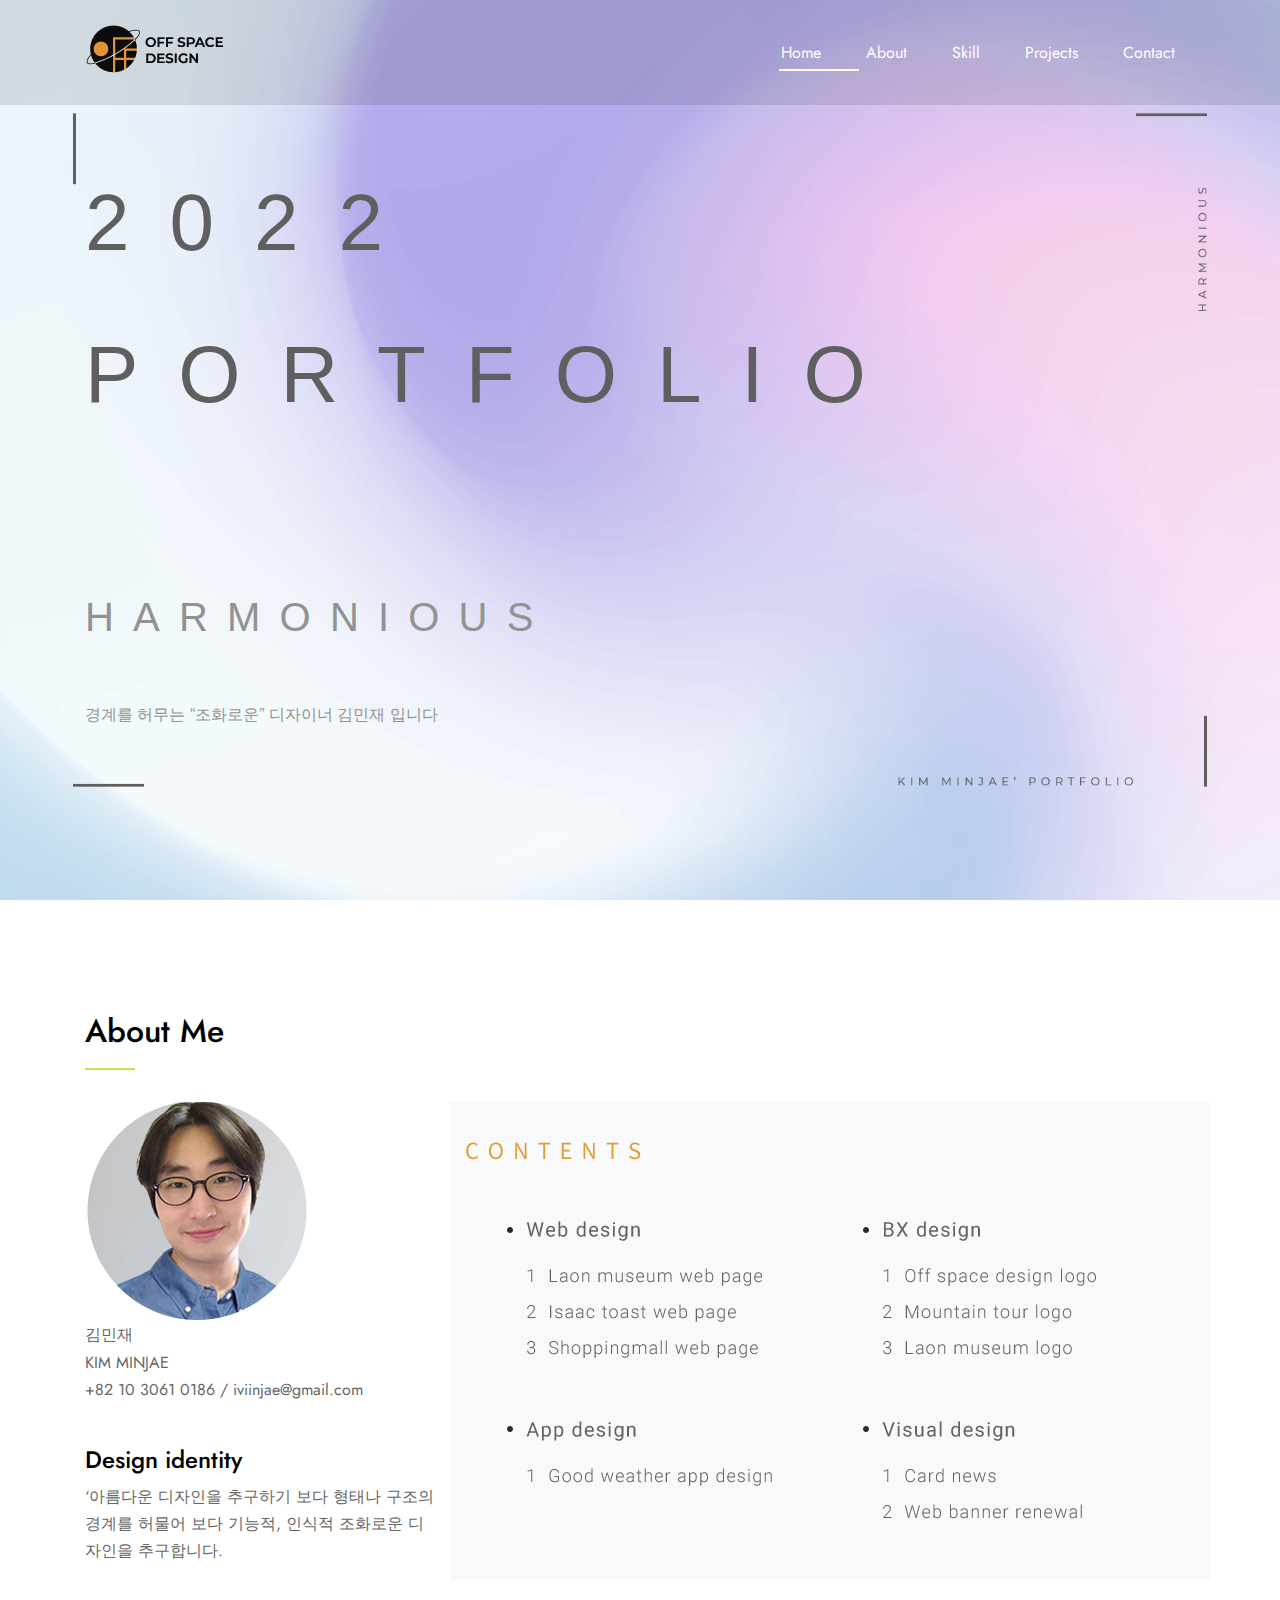
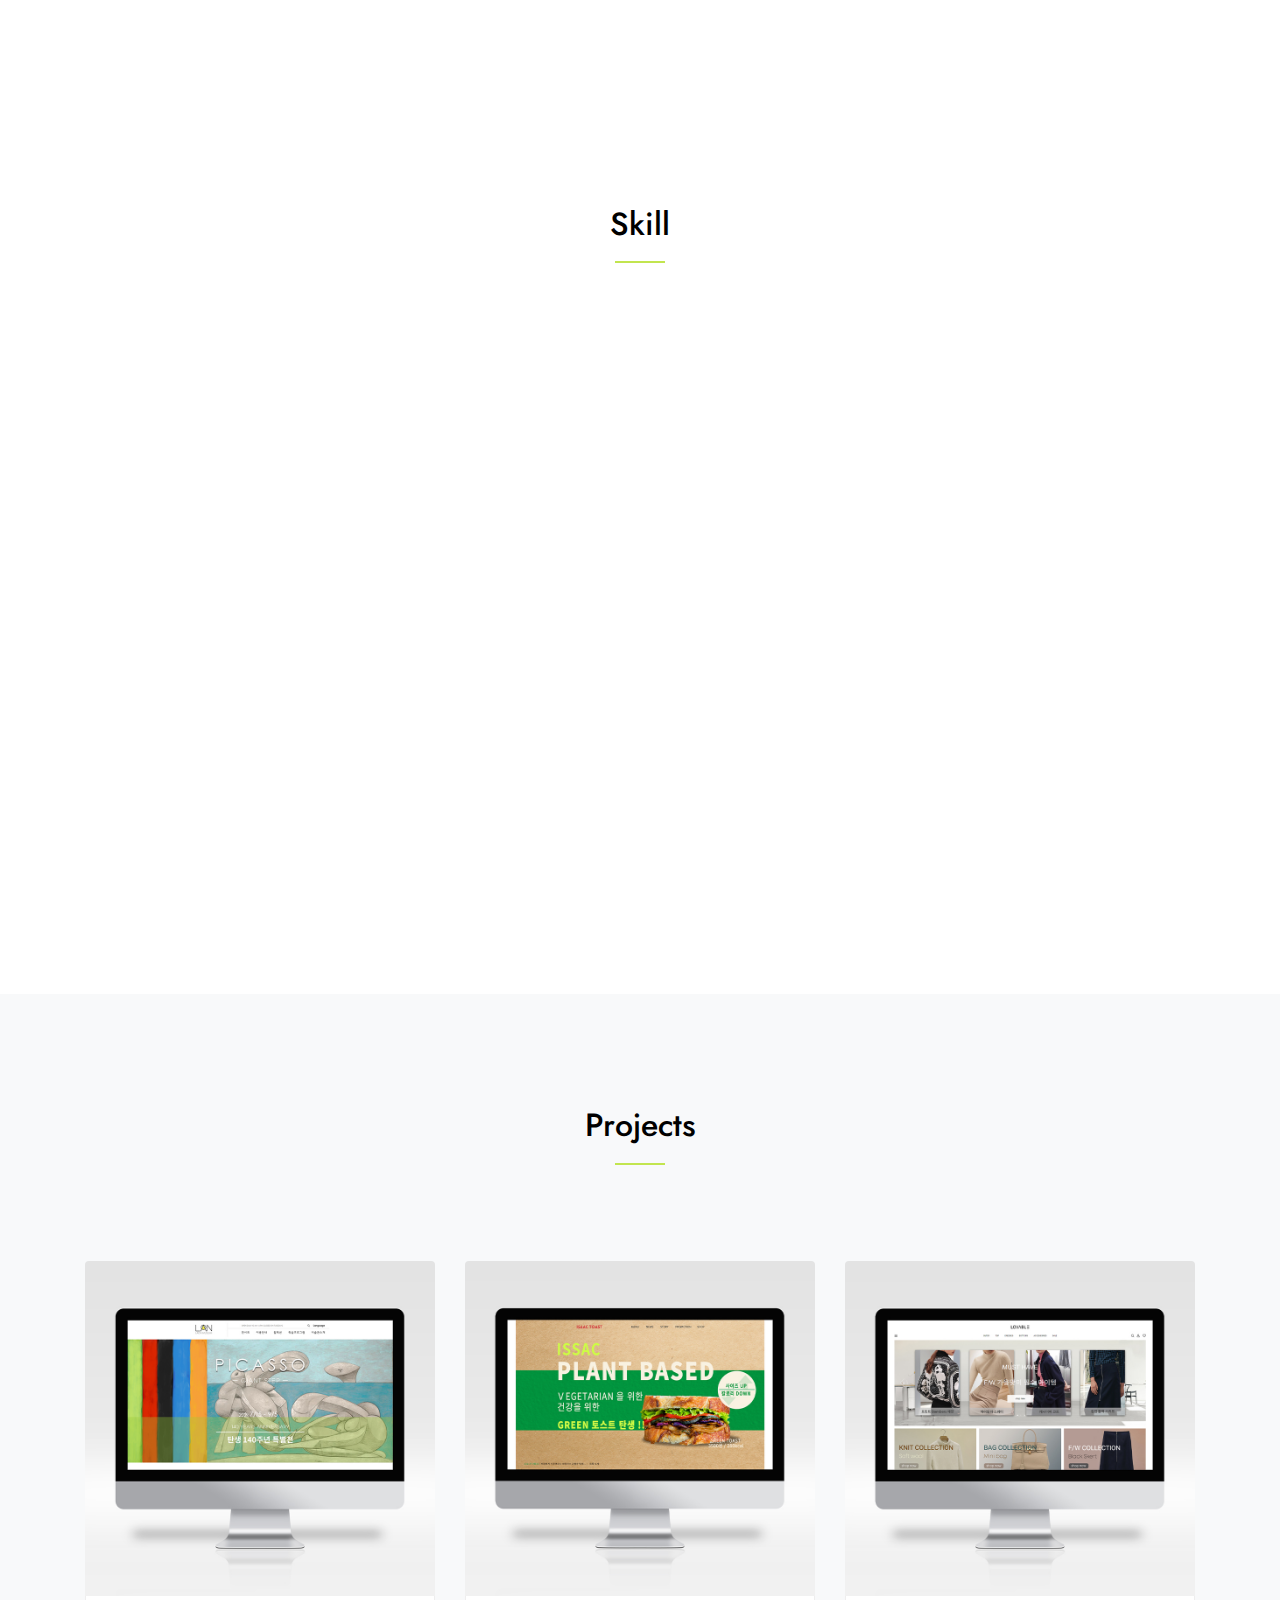
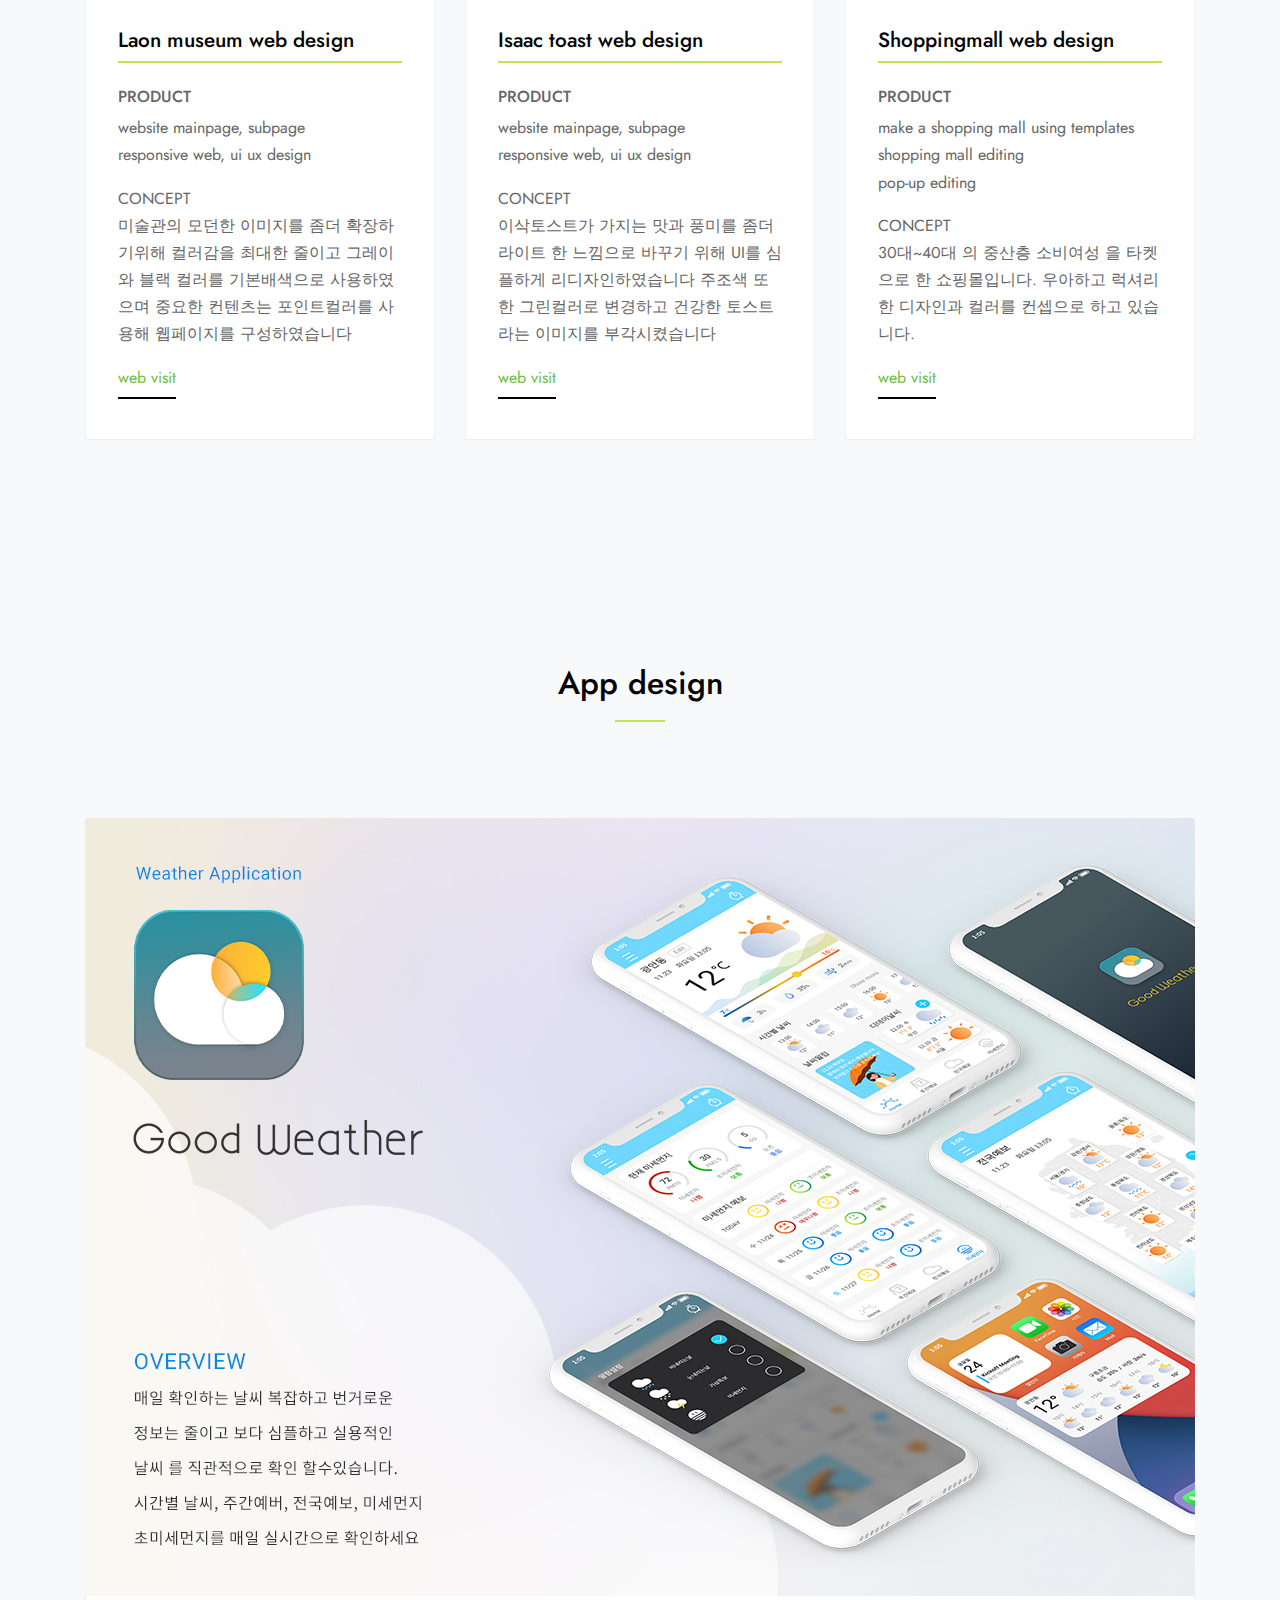
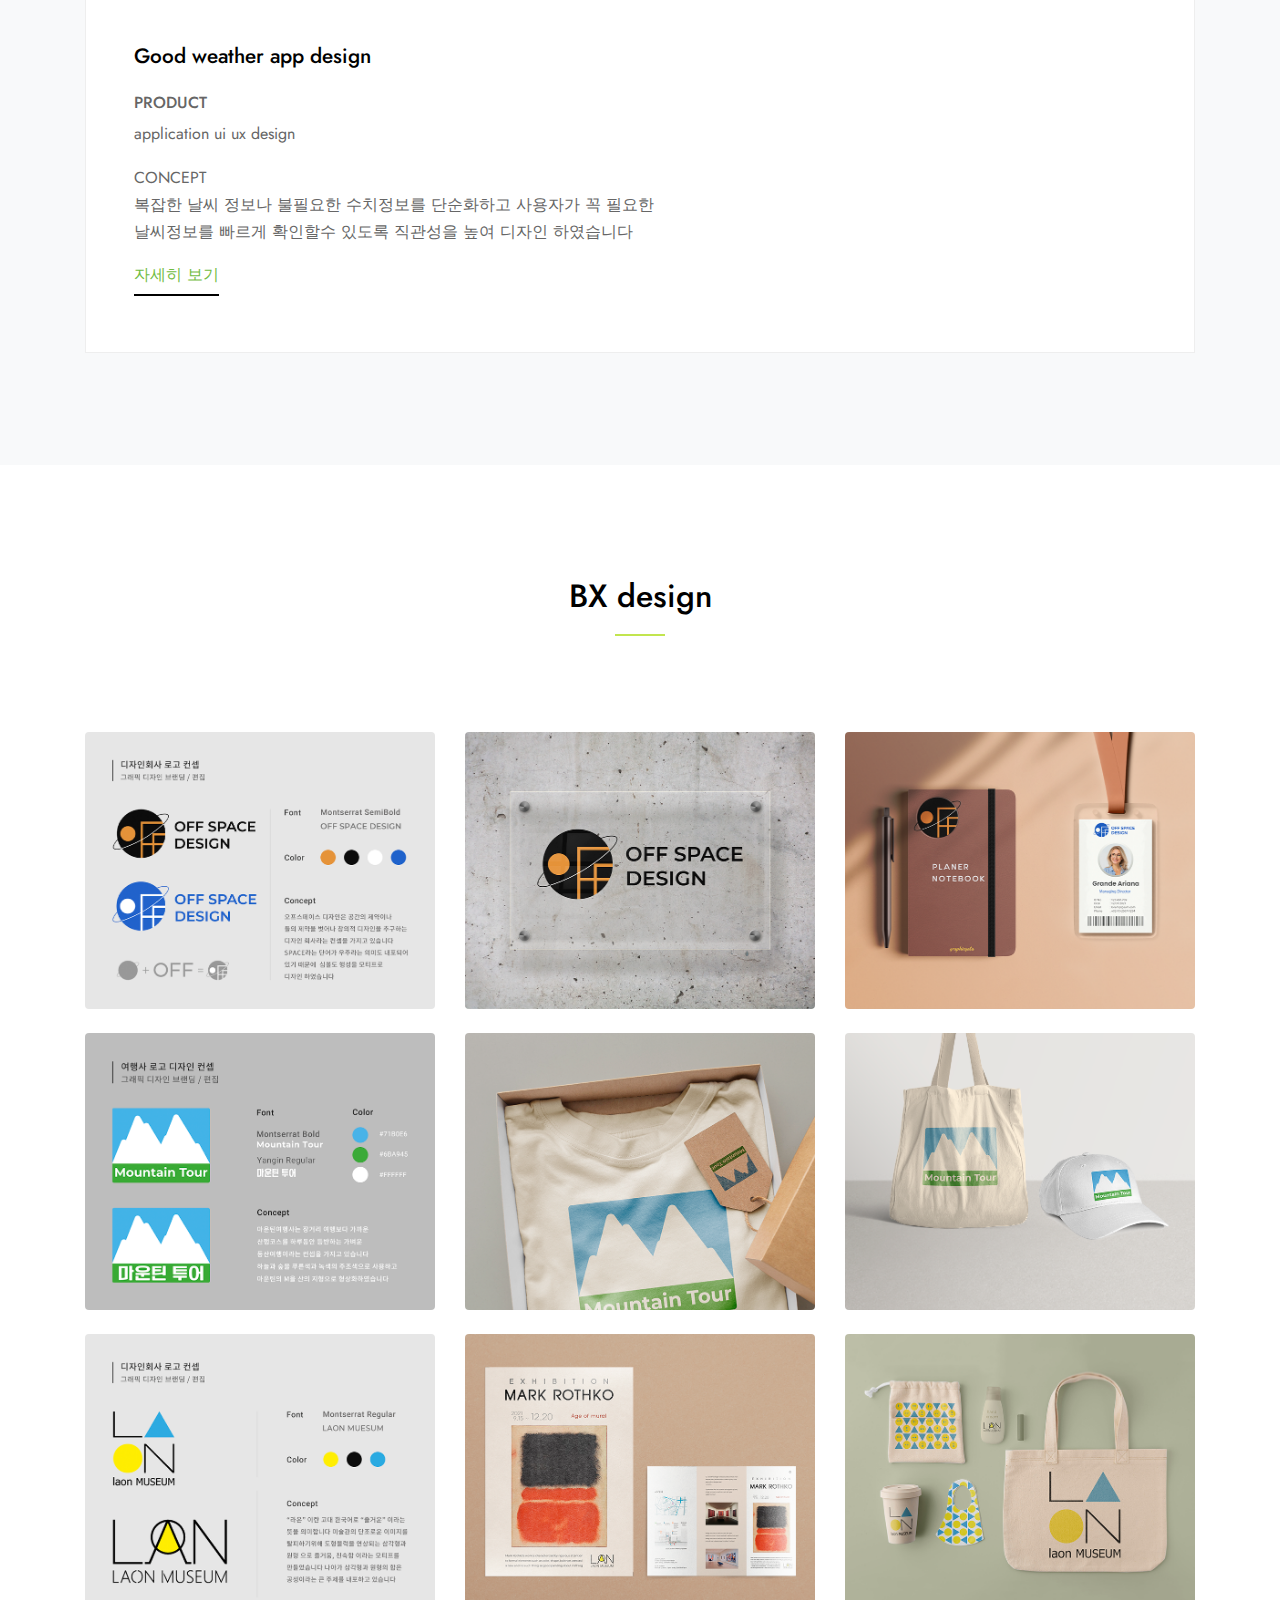
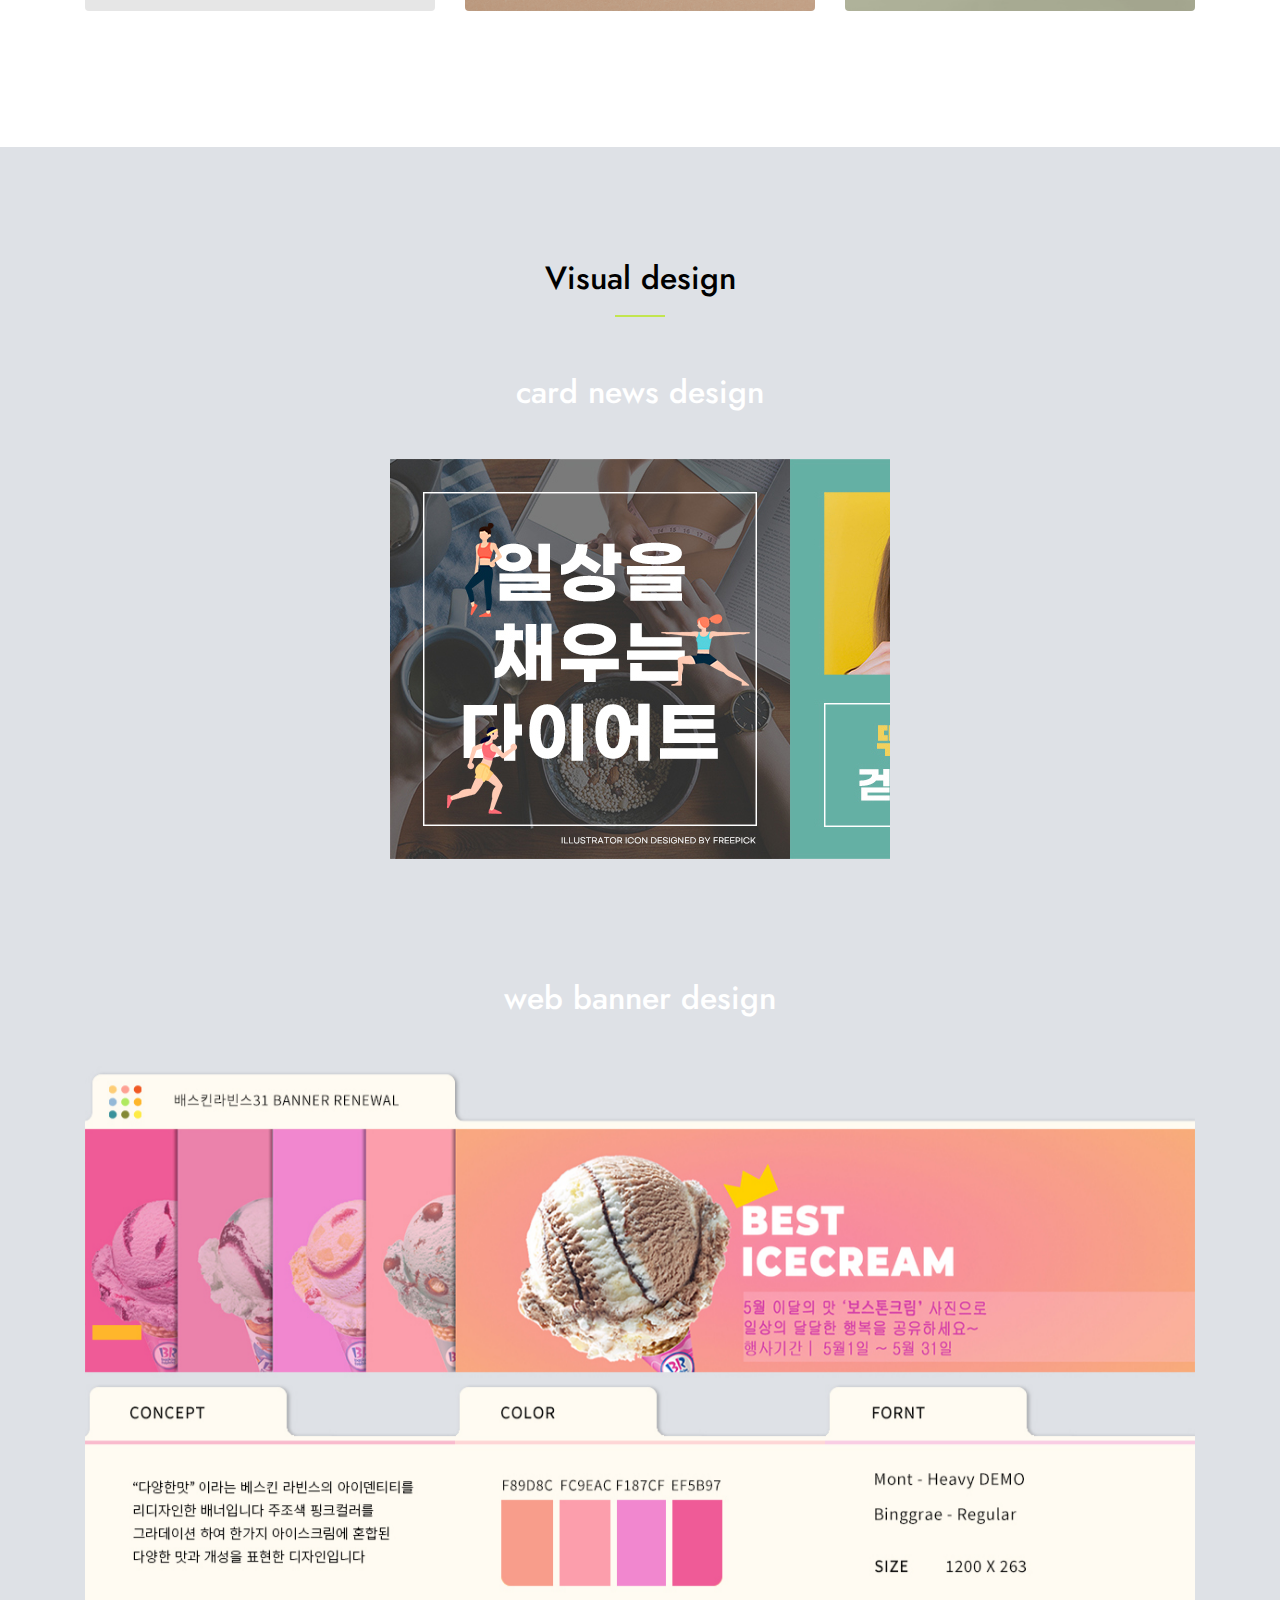
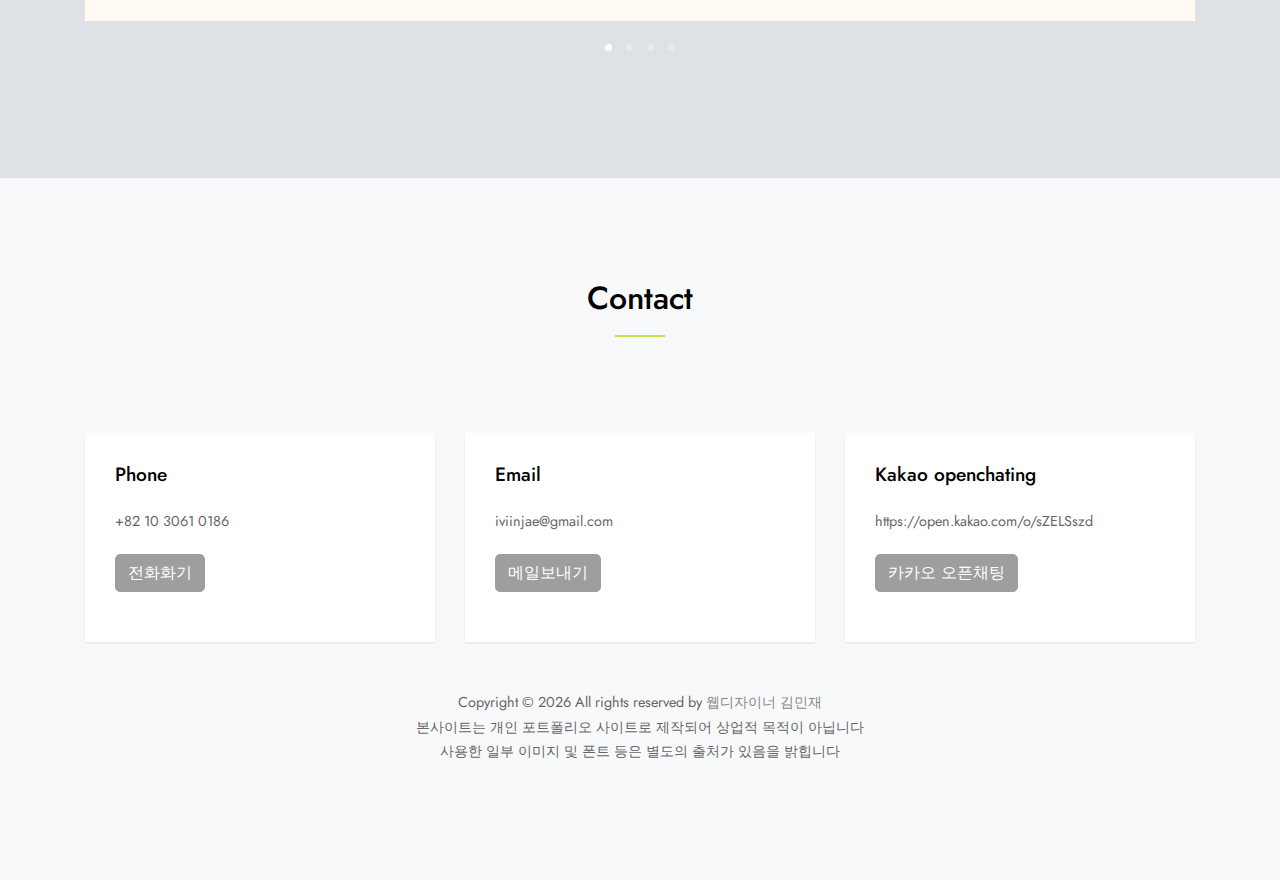
==== commit 174e2b45: "ubdate" ====
--- a/index.html
+++ b/index.html
@@ -98,6 +98,7 @@
           <div class="item_box text_pofle" data-aos="fade-up" data-aos-delay="">
             <p>2022</p>
             <p>PORTFOLIO</p>
+            <p>PORT<br>FOLIO</p>
             <p>HARMONIOUS</p>
             <p>경계를 허무는 “조화로운” 디자이너 김민재 입니다</p>
           </div>
--- a/css/style.css
+++ b/css/style.css
@@ -1119,13 +1119,20 @@
   font-family: 'Montserrat', sans-serif;
 }
 .text_pofle p:nth-child(3){
+  display: none;
+  font-size: 3.5rem;
+  letter-spacing: 2.5rem;
+  color: #5f5f5f;
+  font-family: 'Montserrat', sans-serif;
+}
+.text_pofle p:nth-child(4){
   font-size: 3rem;
   letter-spacing: 1.2rem;
   color: #929292;
   font-family: 'Montserrat', sans-serif;
   margin: 140px 0 50px 0;
 }
-.text_pofle p:nth-child(4){
+.text_pofle p:nth-child(5){
   font-size: 1.2rem;
   color: #929292;
   font-family: 'Noto Sans KR', sans-serif;
@@ -1141,14 +1148,25 @@
 .item_box{
   flex: 0 2 60%;
 }
+@media (max-width: 1440px) {
+  .flex_box .text_pofle p:nth-child(1), .text_pofle p:nth-child(2){
+    font-size: 5rem;
+  }
+  .flex_box .text_pofle p:nth-child(4){
+    font-size: 2.5rem;
+  }
+  .flex_box .text_pofle p:nth-child(5){
+    font-size: 1rem;
+  }
+}
 @media (max-width: 991px) {
   .flex_box .text_pofle p:nth-child(1), .text_pofle p:nth-child(2){
-    font-size: 5rem;
-  }
-  .flex_box .text_pofle p:nth-child(3){
+    font-size: 4.5rem;
+  }
+  .flex_box .text_pofle p:nth-child(4){
     font-size: 2rem;
   }
-  .flex_box .text_pofle p:nth-child(4){
+  .flex_box .text_pofle p:nth-child(5){
     font-size: 1rem;
   }
 }
@@ -1156,11 +1174,22 @@
   .flex_box .text_pofle p:nth-child(1), .text_pofle p:nth-child(2){
     font-size: 4rem;
   }
+  .flex_box .text_pofle p:nth-child(4){
+    font-size: 1.5rem;
+  }
+  .flex_box .text_pofle p:nth-child(5){
+    font-size: .9rem;
+  }
+}
+@media (max-width: 460px) {
+  .flex_box .text_pofle p:nth-child(1){
+    font-size: 3.5rem;
+  }
+  .flex_box .text_pofle p:nth-child(2){
+    display: none;
+  }
   .flex_box .text_pofle p:nth-child(3){
-    font-size: 1.5rem;
-  }
-  .flex_box .text_pofle p:nth-child(4){
-    font-size: .9rem;
+    display: block;
   }
 }
 
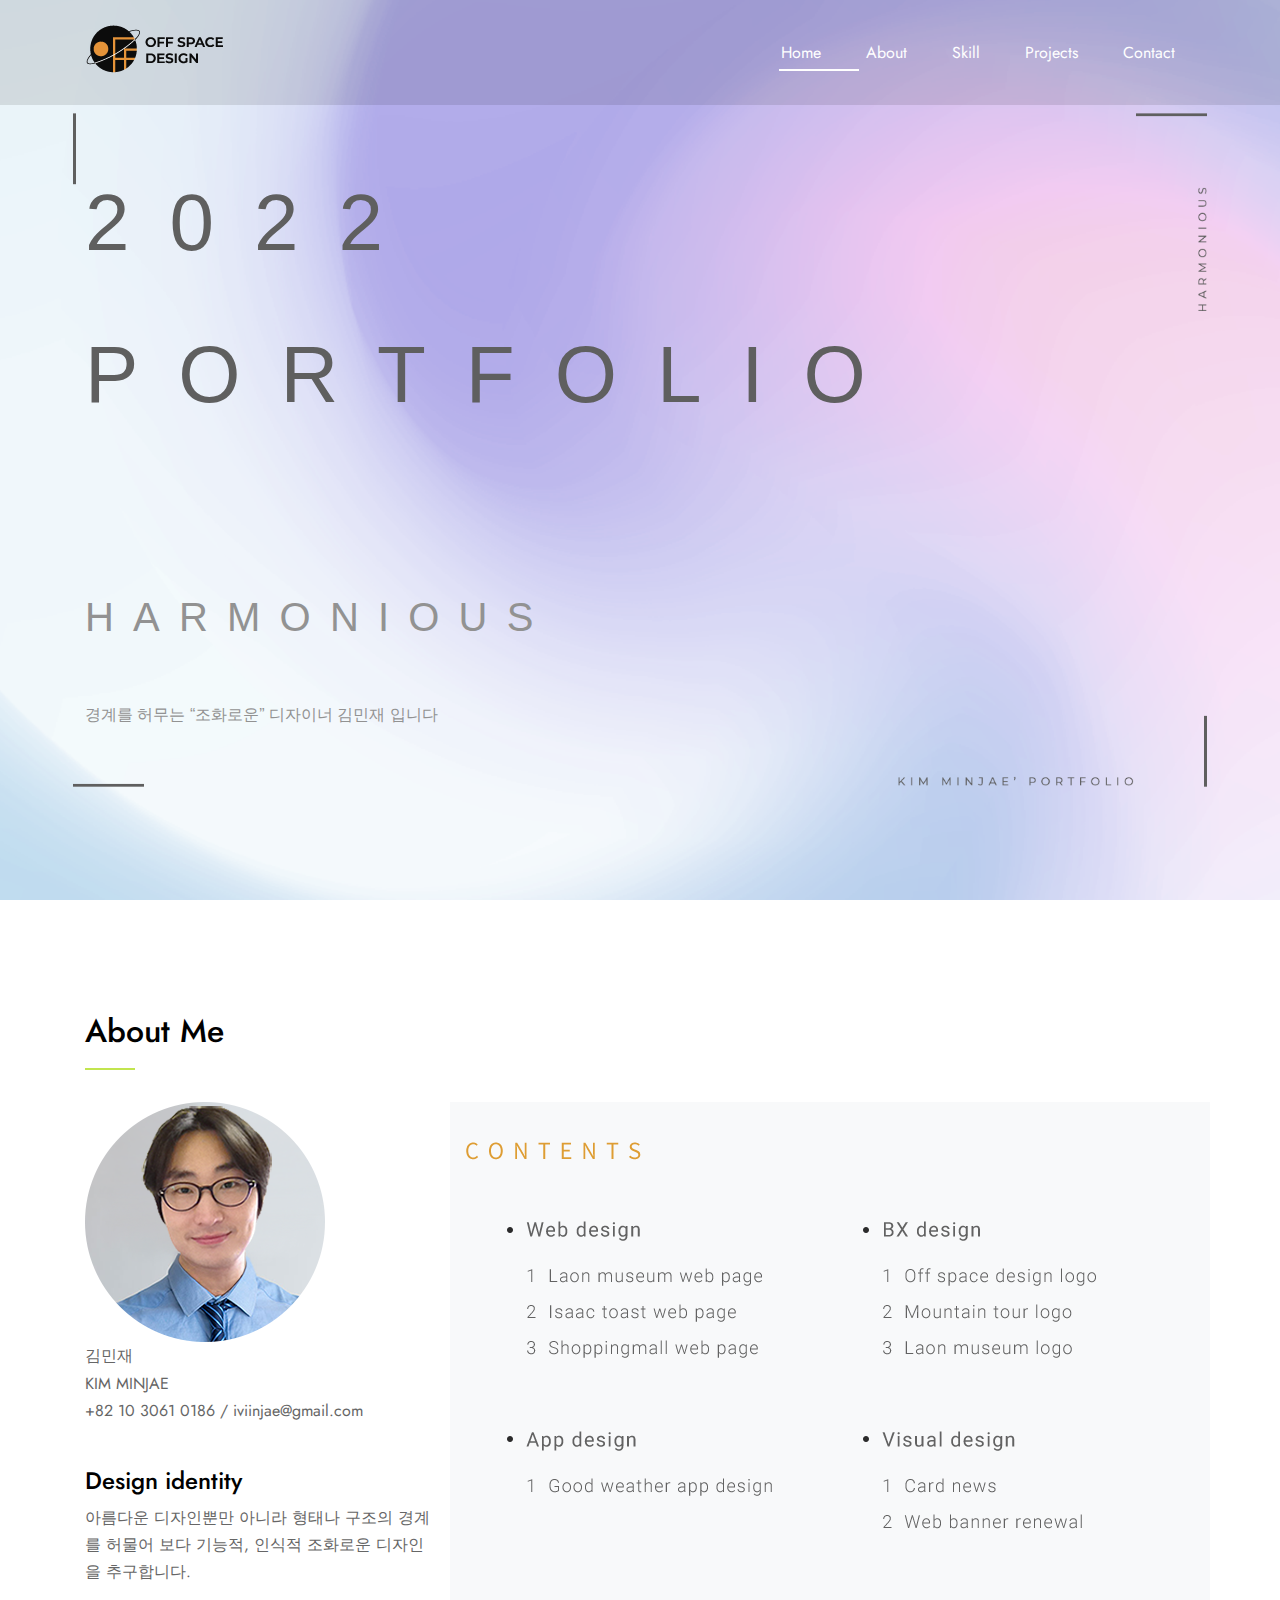
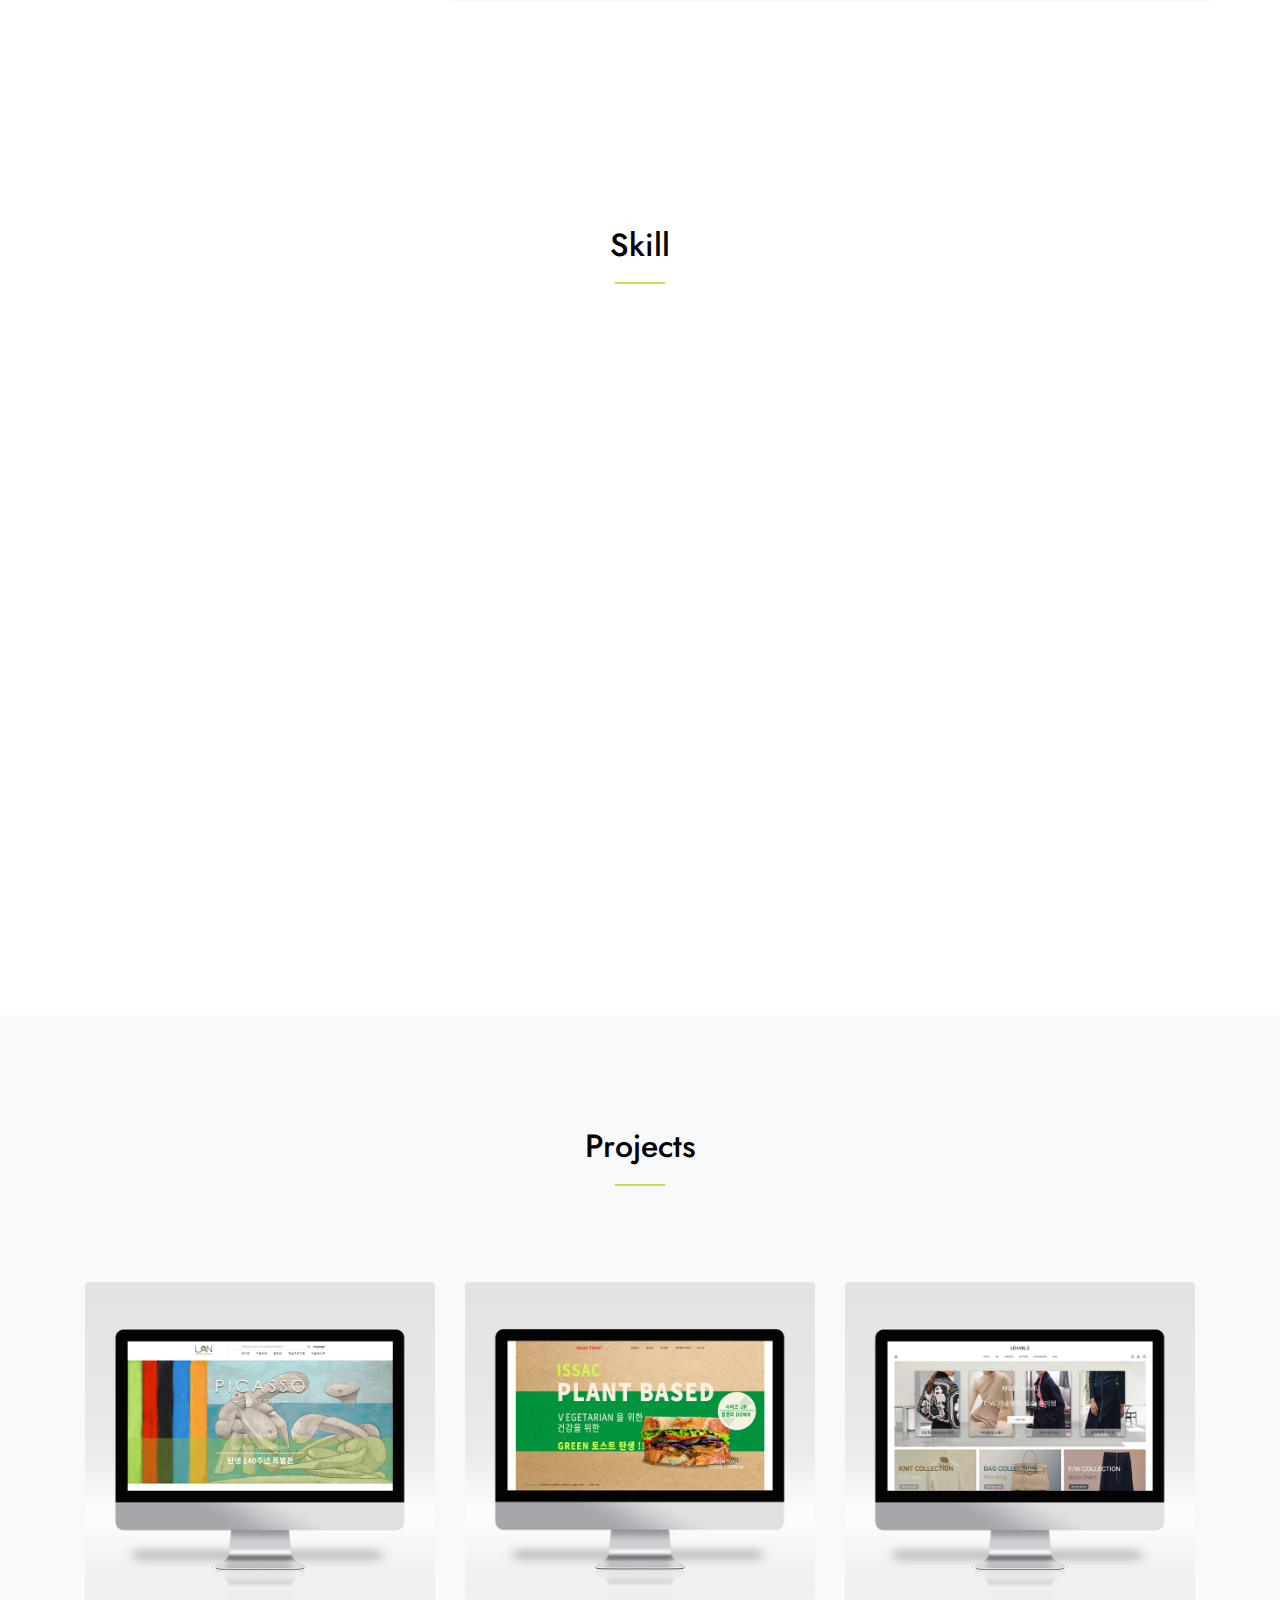
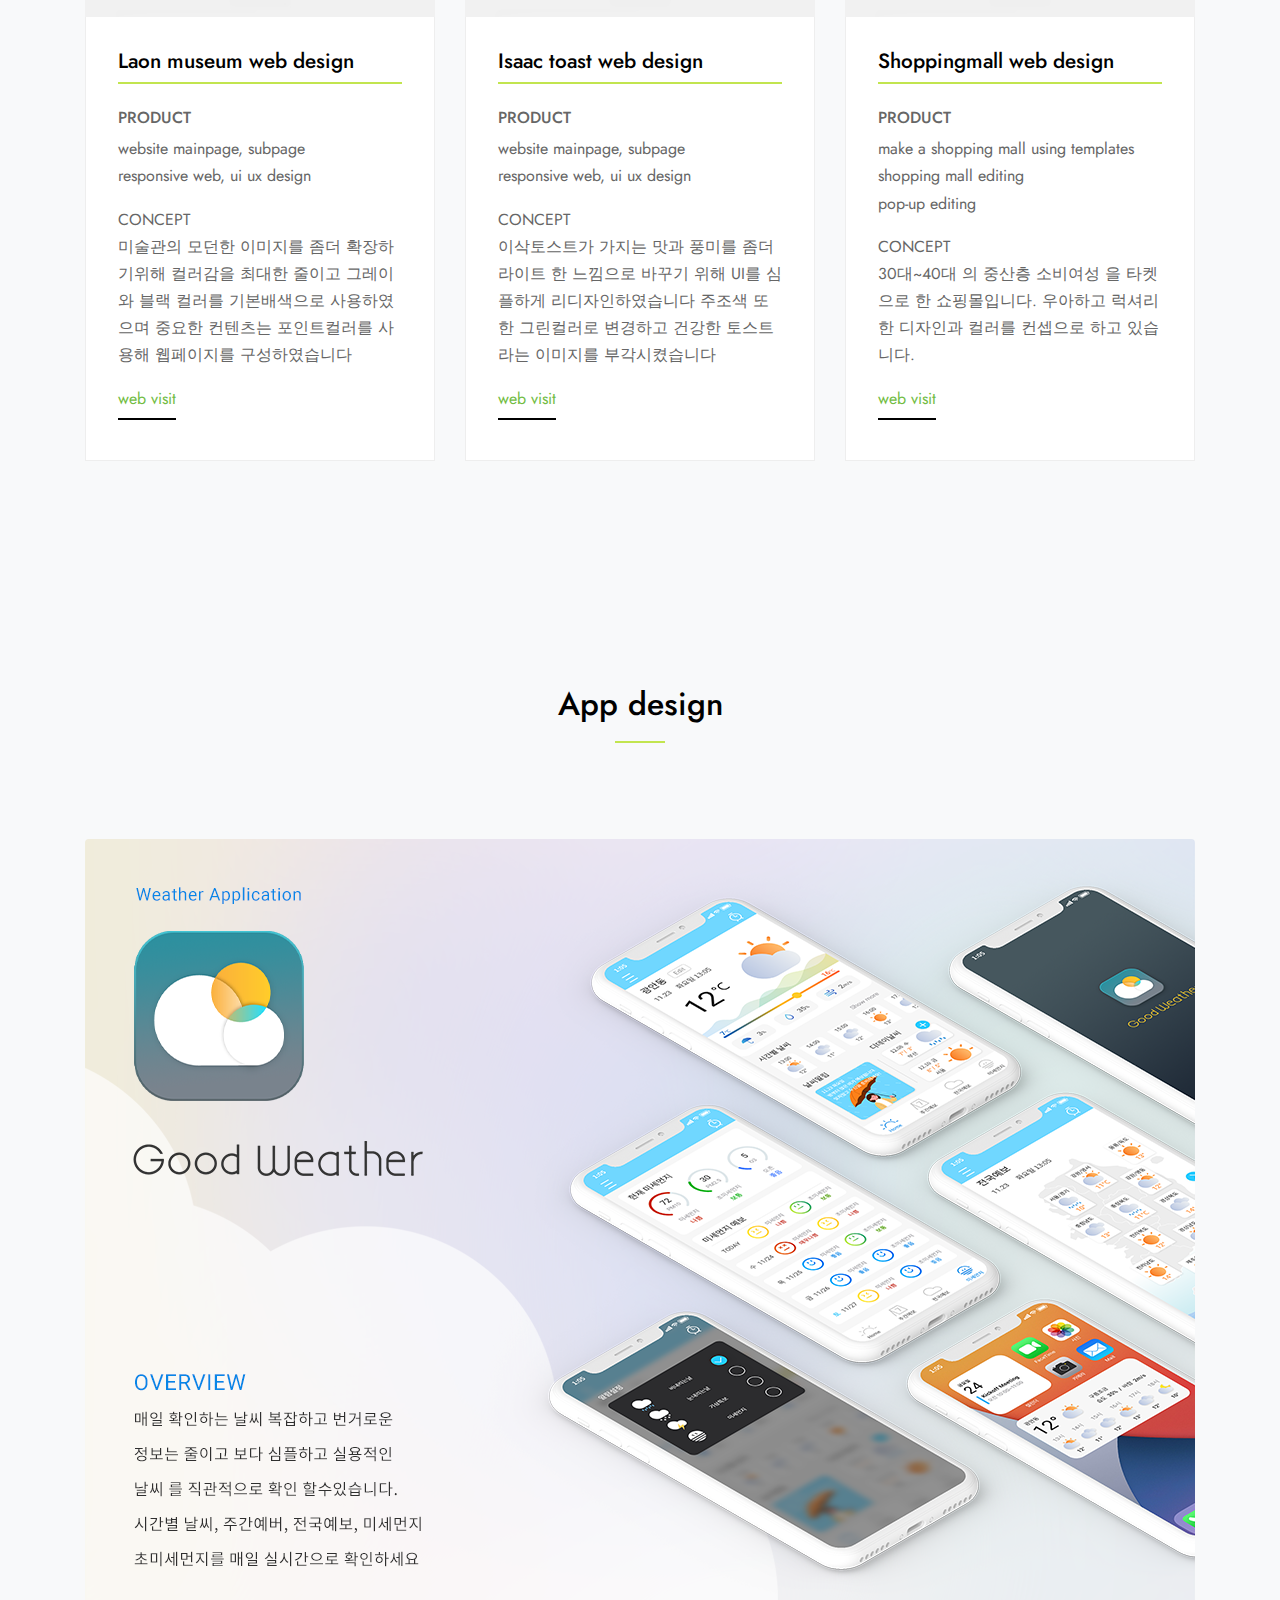
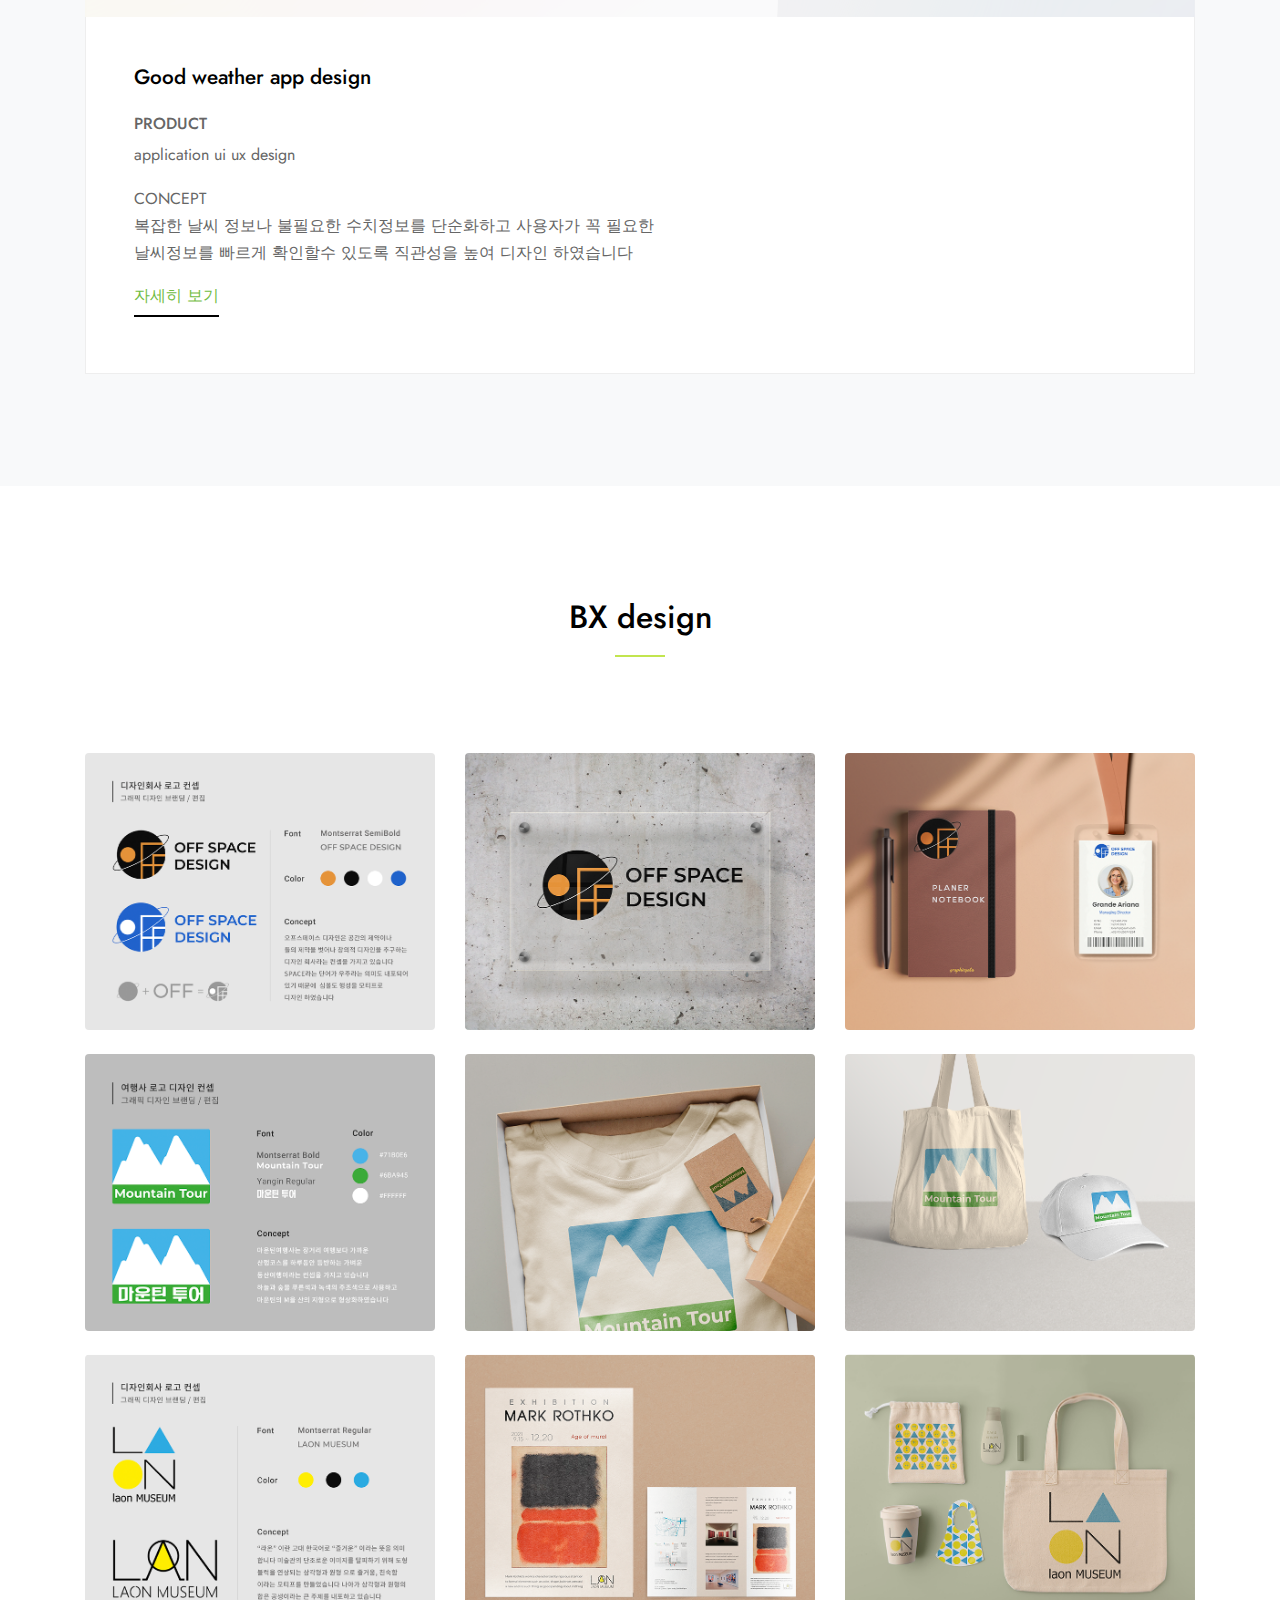
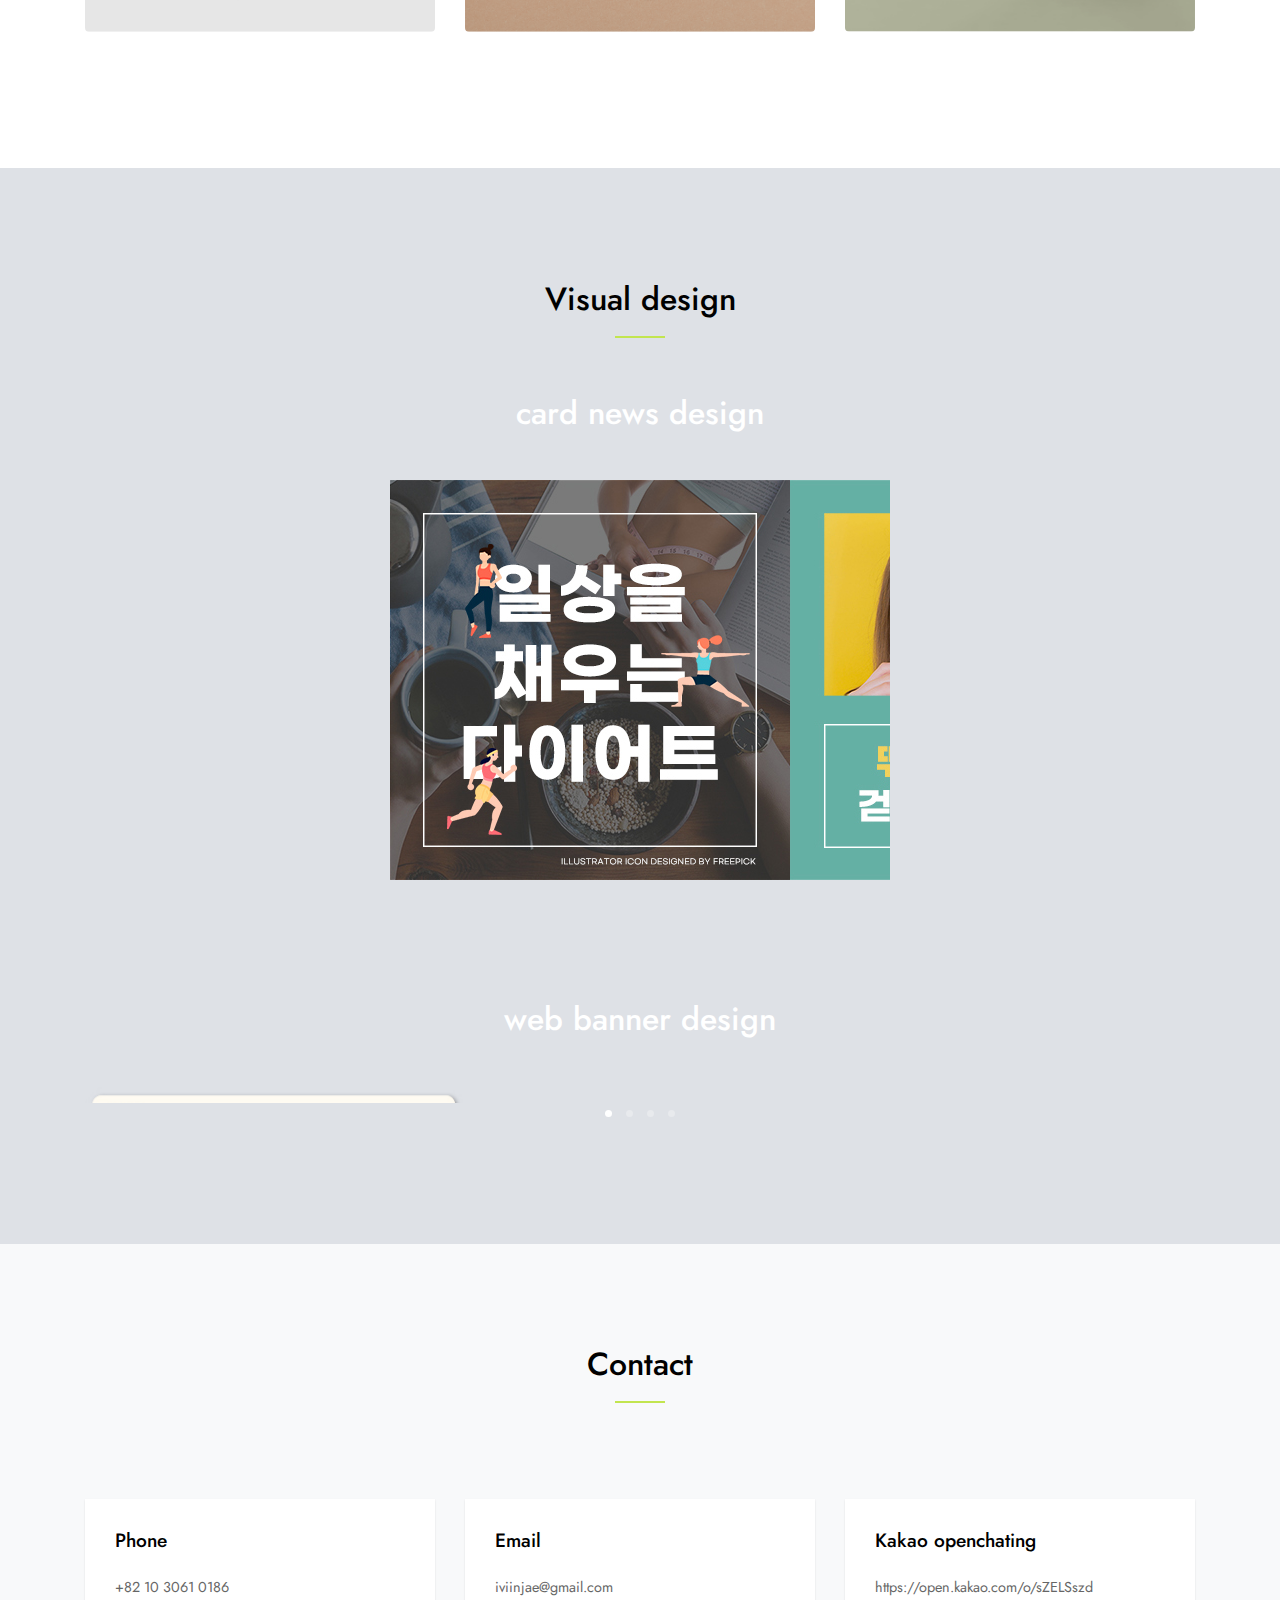
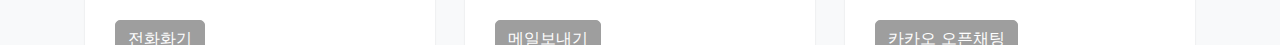
==== commit b1a82ad9: "22_01_26" ====
--- a/index.html
+++ b/index.html
@@ -123,7 +123,7 @@
             </p>
             <br>
             <h4>Design identity</h4>
-            <p> ‘아름다운 디자인을 추구하기 보다
+            <p> 아름다운 디자인뿐만 아니라
               형태나 구조의 경계를 허물어
               보다 기능적, 인식적 조화로운
               디자인을 추구합니다.</p>
@@ -152,7 +152,7 @@
               </div>
               <div class="service-about">
                 <h3>Adobe Photoshop</h3>
-                <img src="images/icon/icon_ps_gauge.png" alt="Image" class="img-guage">
+                <img src="images/icon/icon_ps.png" alt="Image" class="img-guage">
                 <p>홈페이지 시안제작, 이미지편집, 아이콘 제작, 전단지</p>
               </div>
             </div>
@@ -165,7 +165,7 @@
               </div>
               <div class="service-about">
                 <h3>Adobe Illustrater</h3>
-                <img src="images/icon/icon_ai_gauge.png" alt="Image" class="img-guage">
+                <img src="images/icon/icon_ai.png" alt="Image" class="img-guage">
                 <p>홈페이지 시안제작, 이미지편집, 아이콘 제작, 전단지</p>
               </div>
             </div>
@@ -178,7 +178,7 @@
               </div>
               <div class="service-about">
                 <h3>Adobe XD</h3>
-                <img src="images/icon/icon_xd_gauge.png" alt="Image" class="img-guage">
+                <img src="images/icon/icon_xd.png" alt="Image" class="img-guage">
                 <p>와이어프레이밍 모바일 & 웹 UI/UX 프로토타입 제작</p>
               </div>
             </div>
@@ -191,7 +191,7 @@
               </div>
               <div class="service-about">
                 <h3>HTML/CSS</h3>
-                <img src="images/icon/icon_html_gauge.png" alt="Image" class="img-guage">
+                <img src="images/icon/icon_css.png" alt="Image" class="img-guage">
                 <p>웹표준/반응형 웹사이트 제작 및 유지보수</p>
               </div>
             </div>
@@ -204,7 +204,7 @@
               </div>
               <div class="service-about">
                 <h3>jquery</h3>
-                <img src="images/icon/icon_jq_gauge.png" alt="Image" class="img-guage">
+                <img src="images/icon/icon_jq.png" alt="Image" class="img-guage">
                 <p>기존 코드 적용하여 CSS 수정 및 이벤트제어</p>
               </div>
             </div>
@@ -217,7 +217,7 @@
               </div>
               <div class="service-about">
                 <h3>Cafe24</h3>
-                <img src="images/icon/icon_24_gauge.png" alt="Image" class="img-guage">
+                <img src="images/icon/icon_24.png" alt="Image" class="img-guage">
                 <p>템플릿 활용한 쇼핑몰 제작, 수정, 상세페이지, 팝업설정</p>
               </div>
             </div>
@@ -302,7 +302,9 @@
 
           <div class="col-md-6 col-md-13 mb-5 mb-lg-0 col-lg-13">
             <div class="blog_entry">
-              <a href="subpage.html" target="_blank"><img src="images/app design.png" alt="Image" class="img-fluid"></a>
+              <a class="app_cover" href="subpage.html" target="_blank"><img src="images/app cover.png" alt="Image" class="img-fluid"></a>
+              <a class="app_cover_2" href="subpage.html" target="_blank"><img src="images/app cover_2.png" alt="Image" class="img-fluid"></a>
+              <a class="app_cover_3" href="subpage.html" target="_blank"><img src="images/app cover_3.png" alt="Image" class="img-fluid"></a>
               <div class="p-13 bg-white bg-clear">
                 <h3><a href="subpage.html" target="_blank">Good weather app design</a></h3>
                 <span class="line_color_2"></span>
--- a/css/style.css
+++ b/css/style.css
@@ -1055,12 +1055,18 @@
 
 /* 수정 내용 */
 
+.text-top{
+  margin-top: 3rem;
+}
+
+.app_cover_2{
+  display: none;
+}
+.app_cover_3{
+  display: none;
+}
 .p-13{
   padding: 3rem;
-}
-
-.text-top{
-  margin-top: 3rem;
 }
 
 .app-section{
@@ -1180,8 +1186,21 @@
   .flex_box .text_pofle p:nth-child(5){
     font-size: .9rem;
   }
+  .app_cover{
+    display: none;
+  }
+  .app_cover_2{
+    display: block;
+  }
+  .p-13{
+    padding: 2rem;
+  }
 }
 @media (max-width: 460px) {
+  .flex_box{
+    height: 90vh;
+    margin-top: 10vh;
+  }
   .flex_box .text_pofle p:nth-child(1){
     font-size: 3.5rem;
   }
@@ -1191,6 +1210,15 @@
   .flex_box .text_pofle p:nth-child(3){
     display: block;
   }
+  .app_cover_2{
+    display: none;
+  }
+  .app_cover_3{
+    display: block;
+  }
+  .p-13{
+    padding: 2rem;
+  }
 }
 
 .col-lg-8{
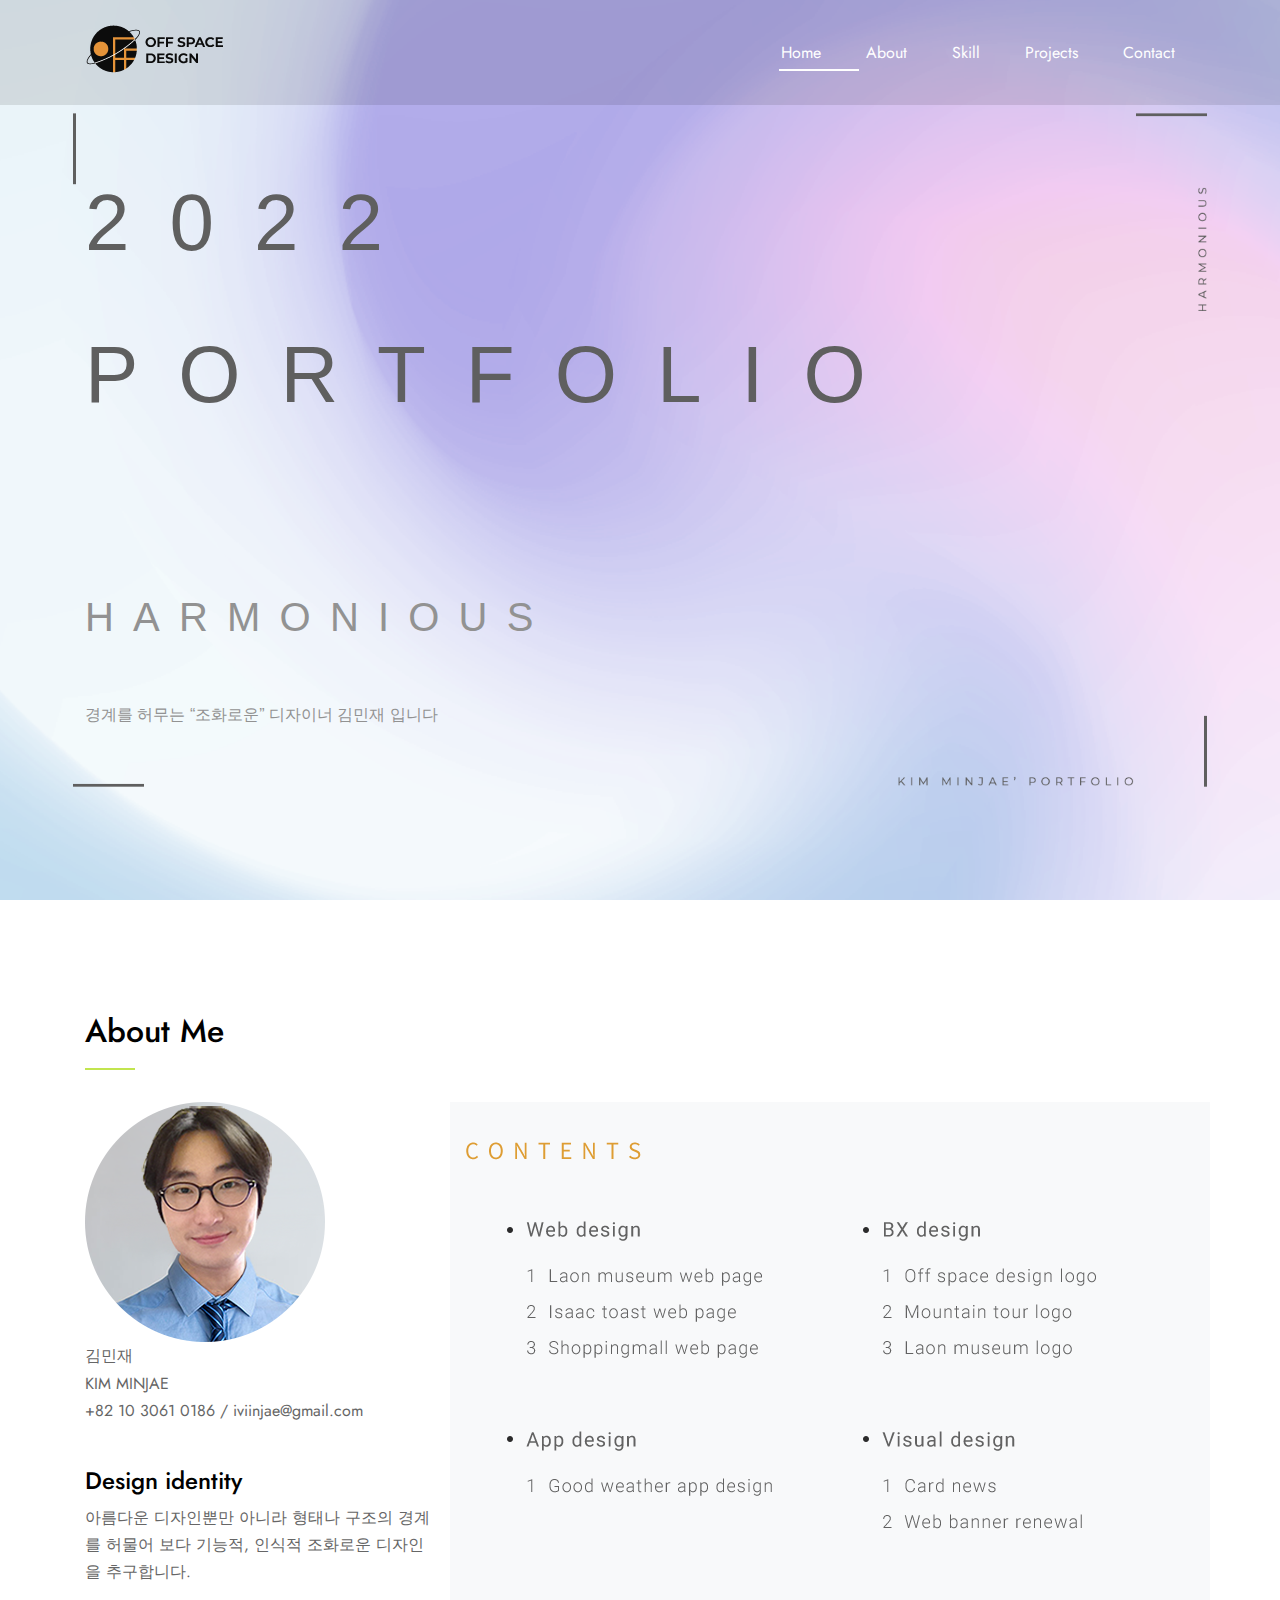
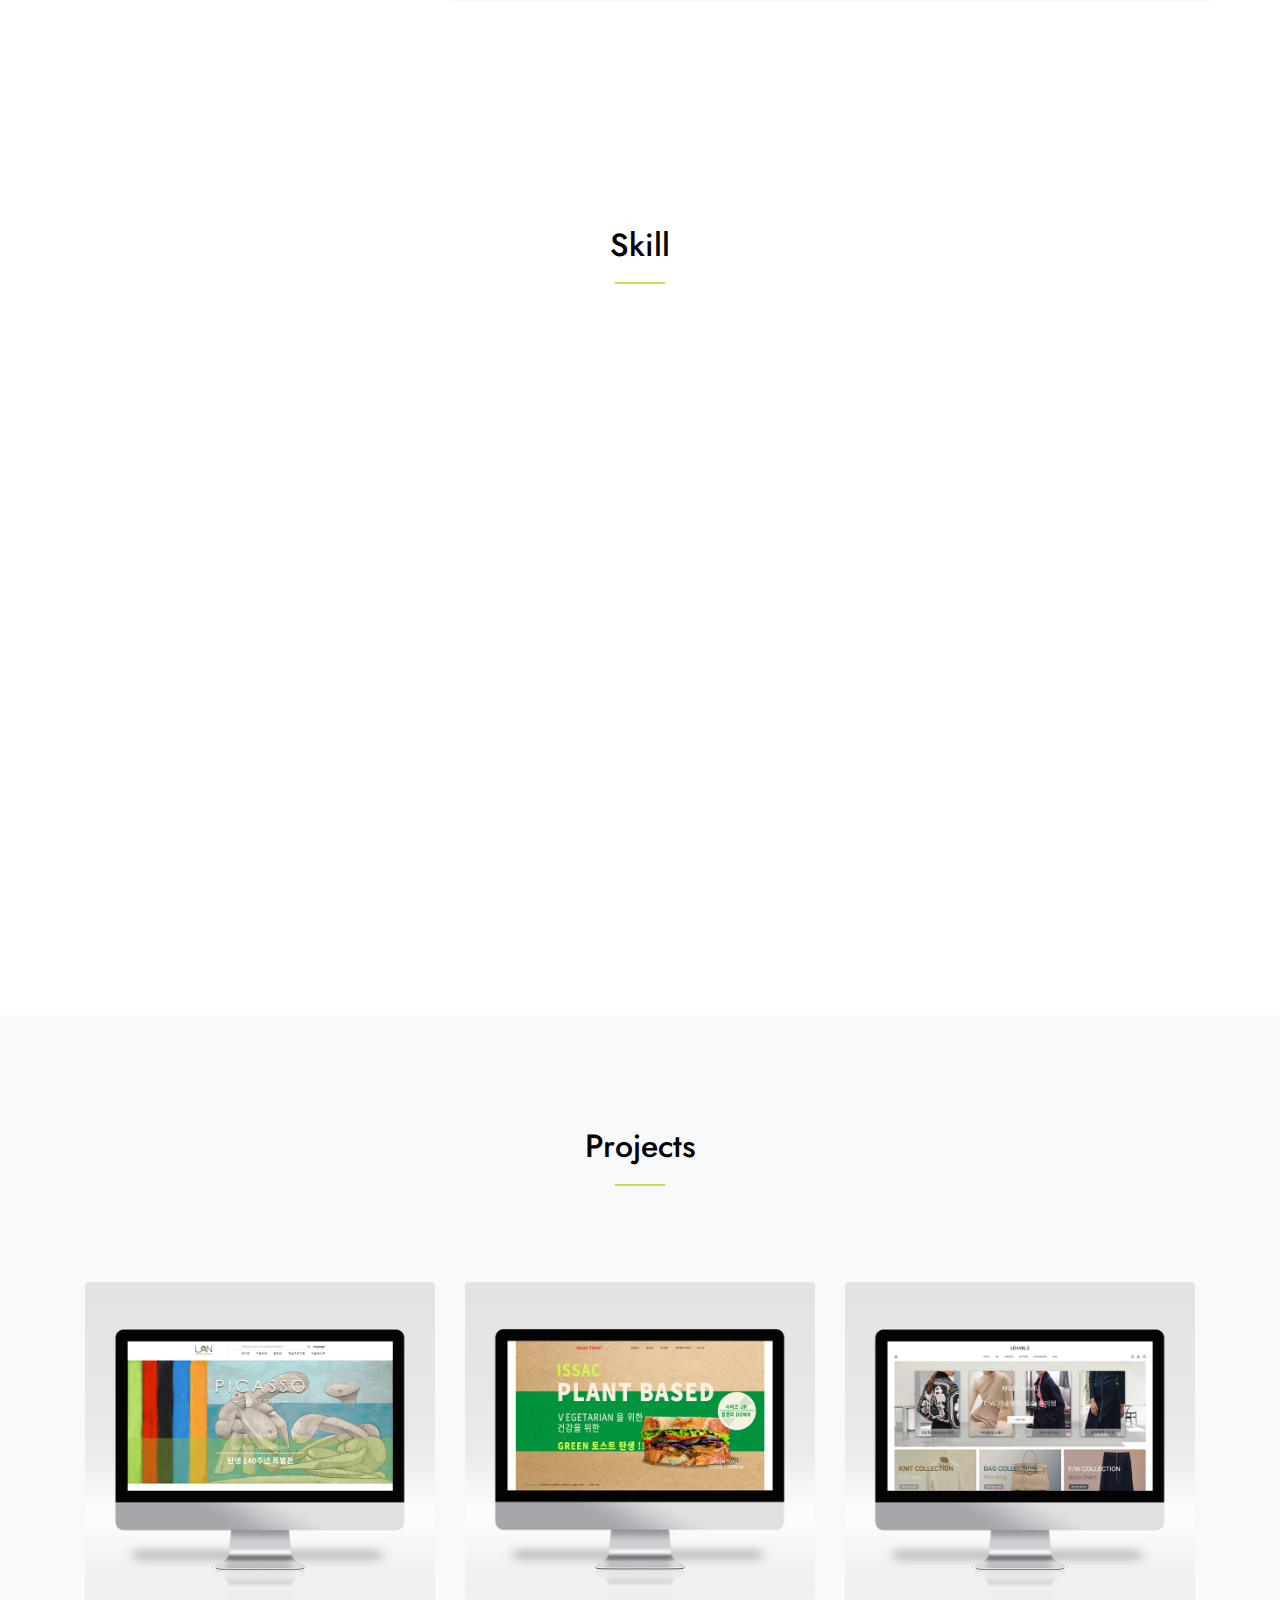
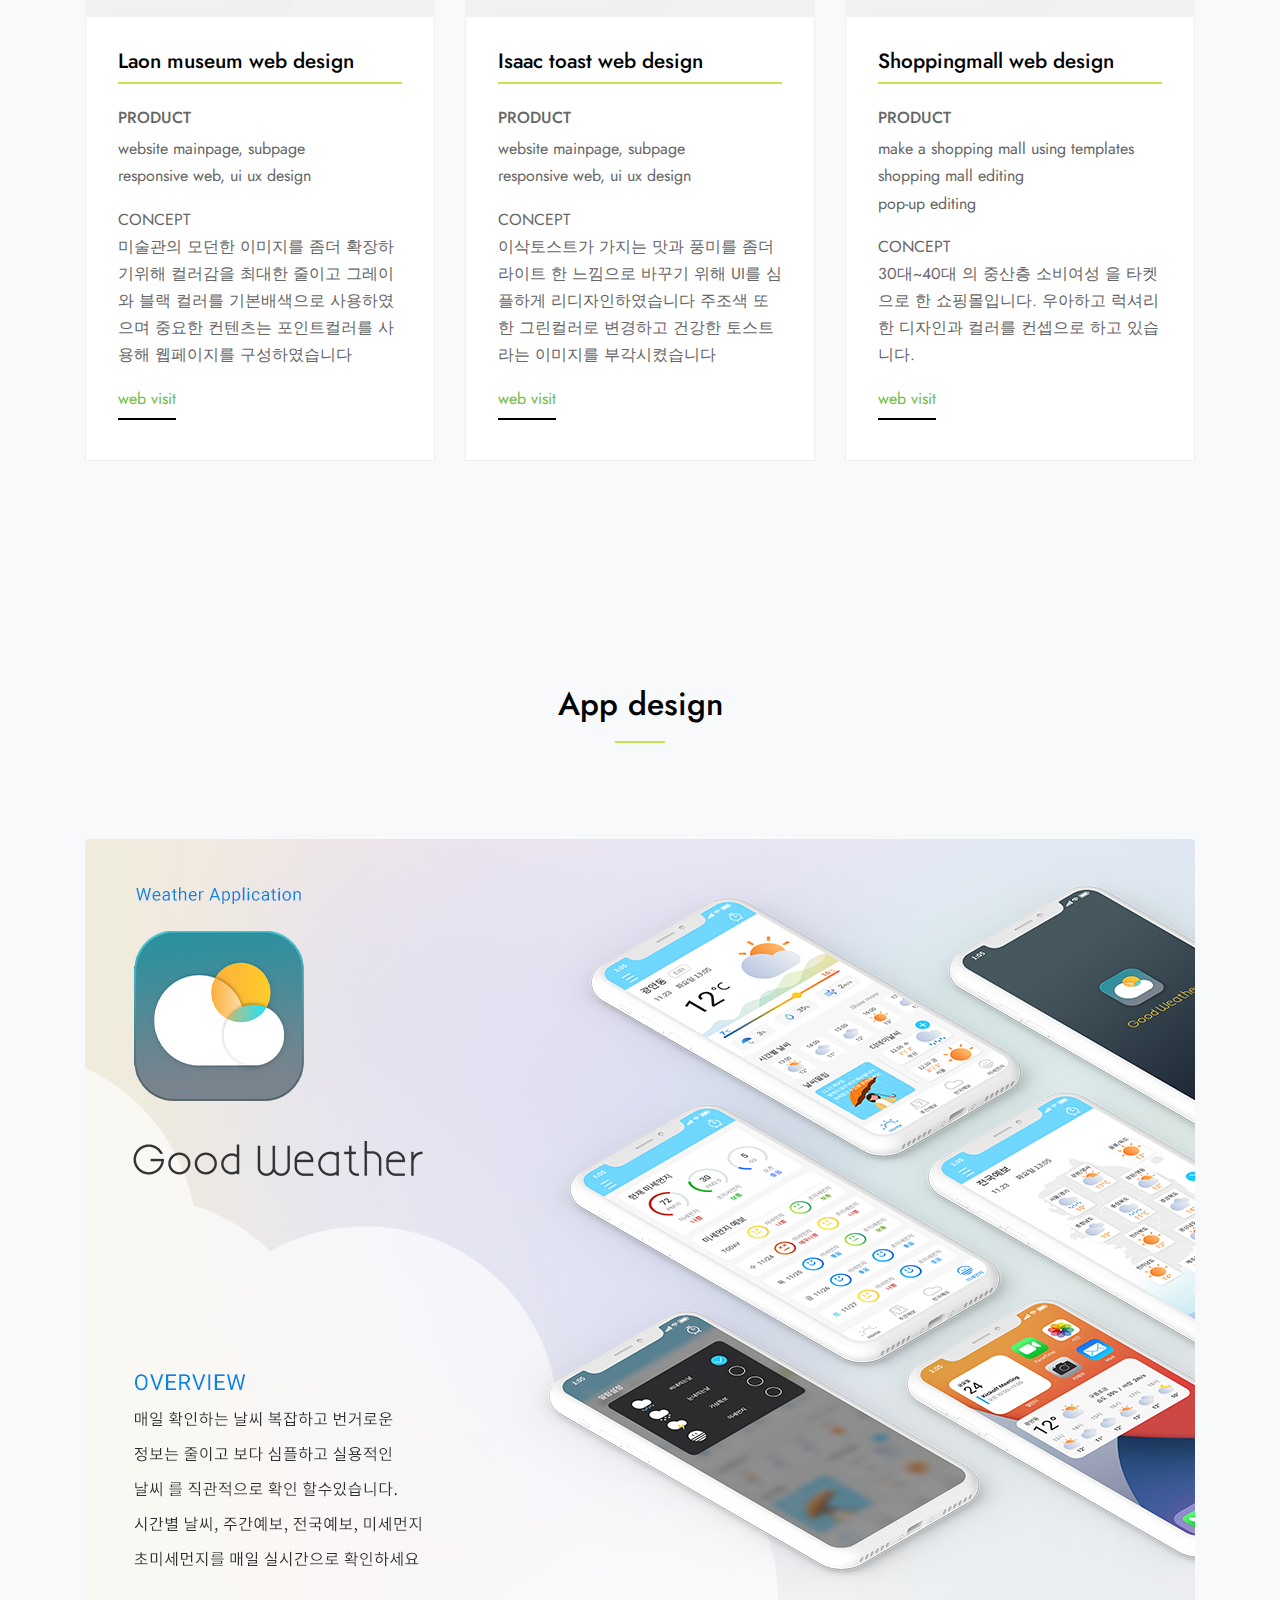
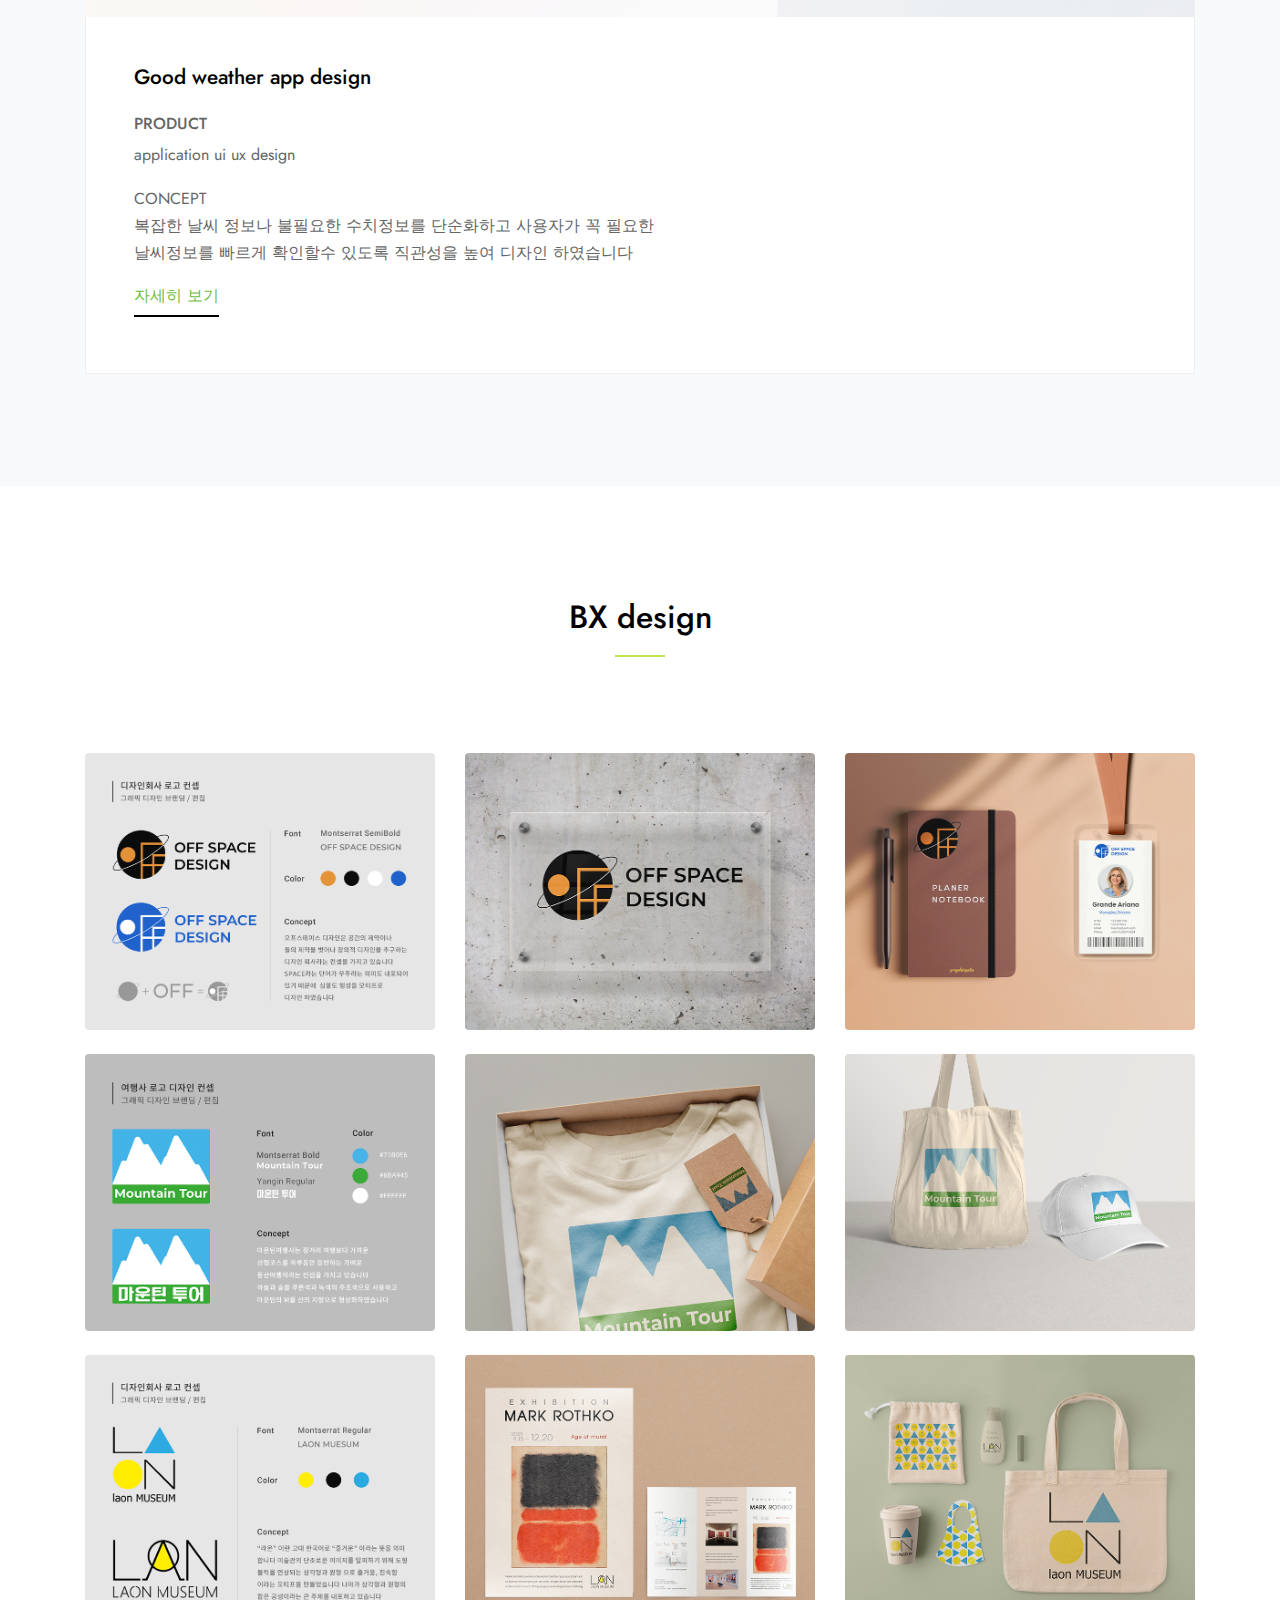
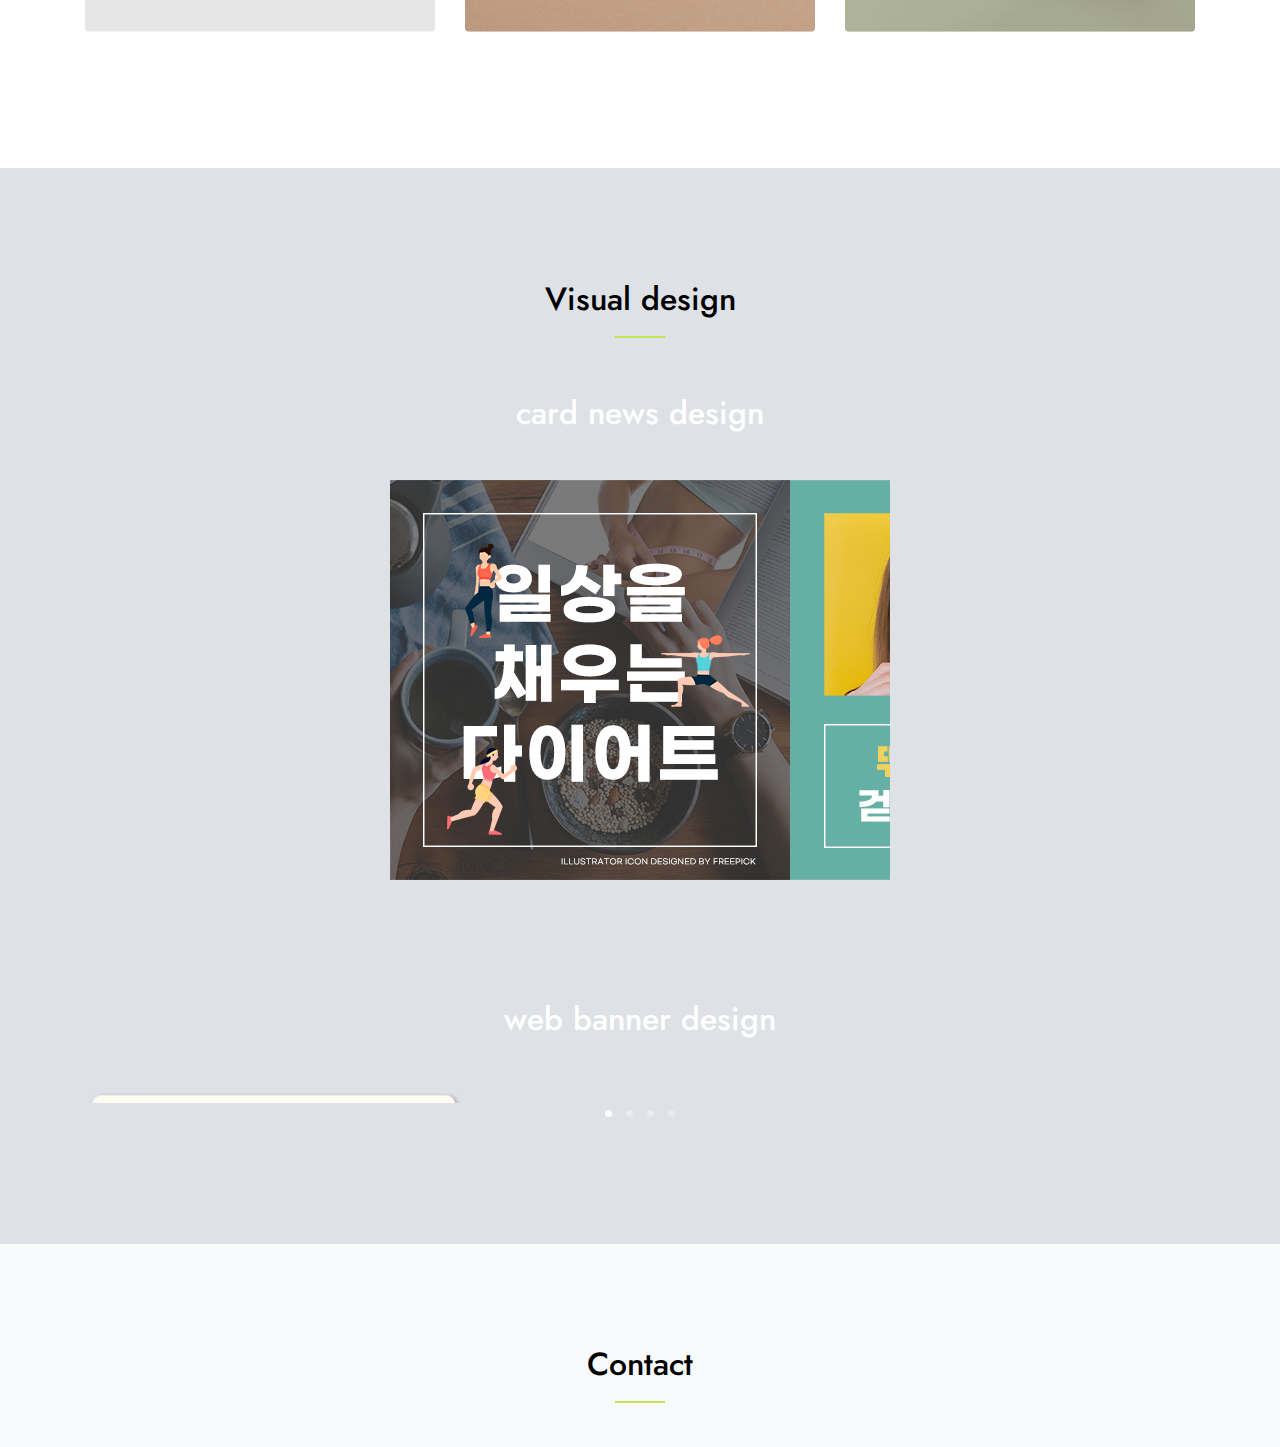
==== commit e77096f4: "22_02_09" ====
--- a/index.html
+++ b/index.html
@@ -29,7 +29,7 @@
 
 
   <!--카카오 메타태그 정보-->
-  <meta property="og:image" content="images/persnol_img.png 800*400">
+  <meta property="og:image" content="images/meta_img.png 800*400">
   <meta property="og:title" content="Kim minjae's portfolio">
   <meta property="og:description" content="저의 포트폴리오를 소개합니다">
 
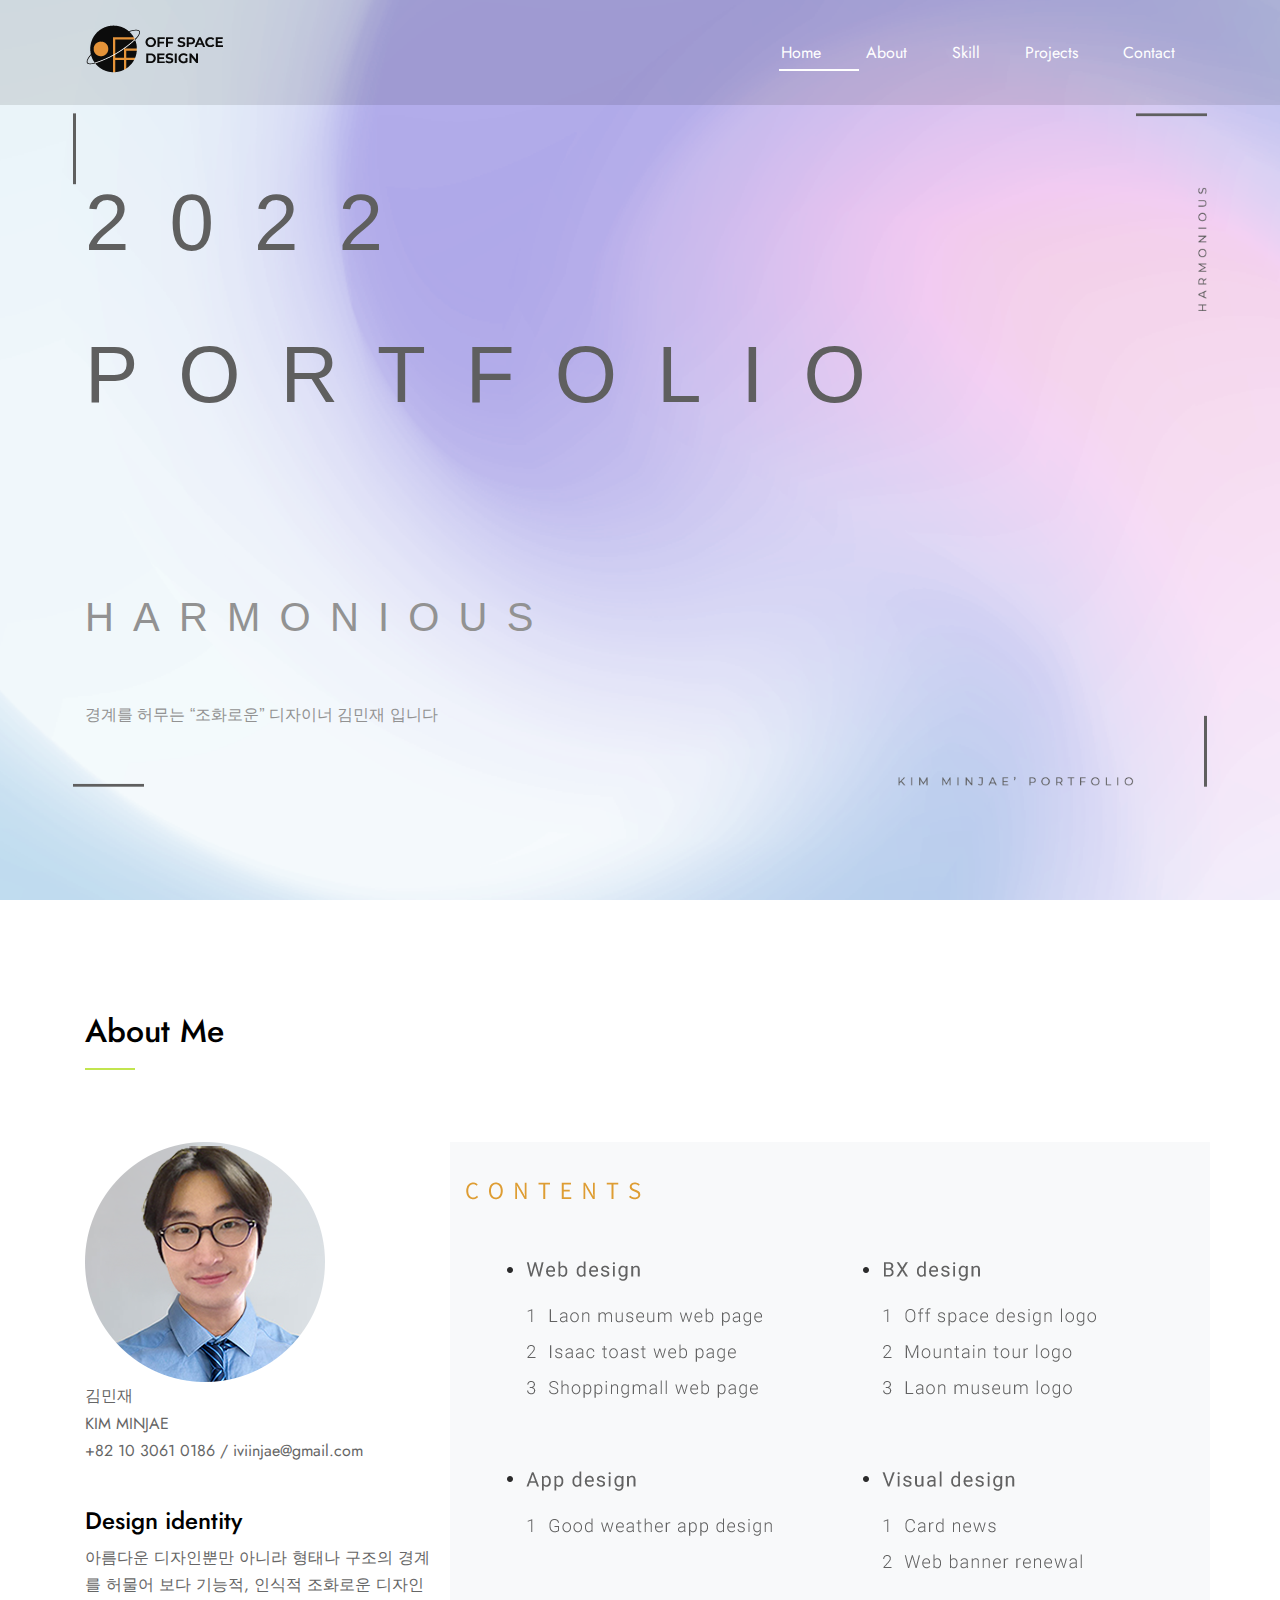
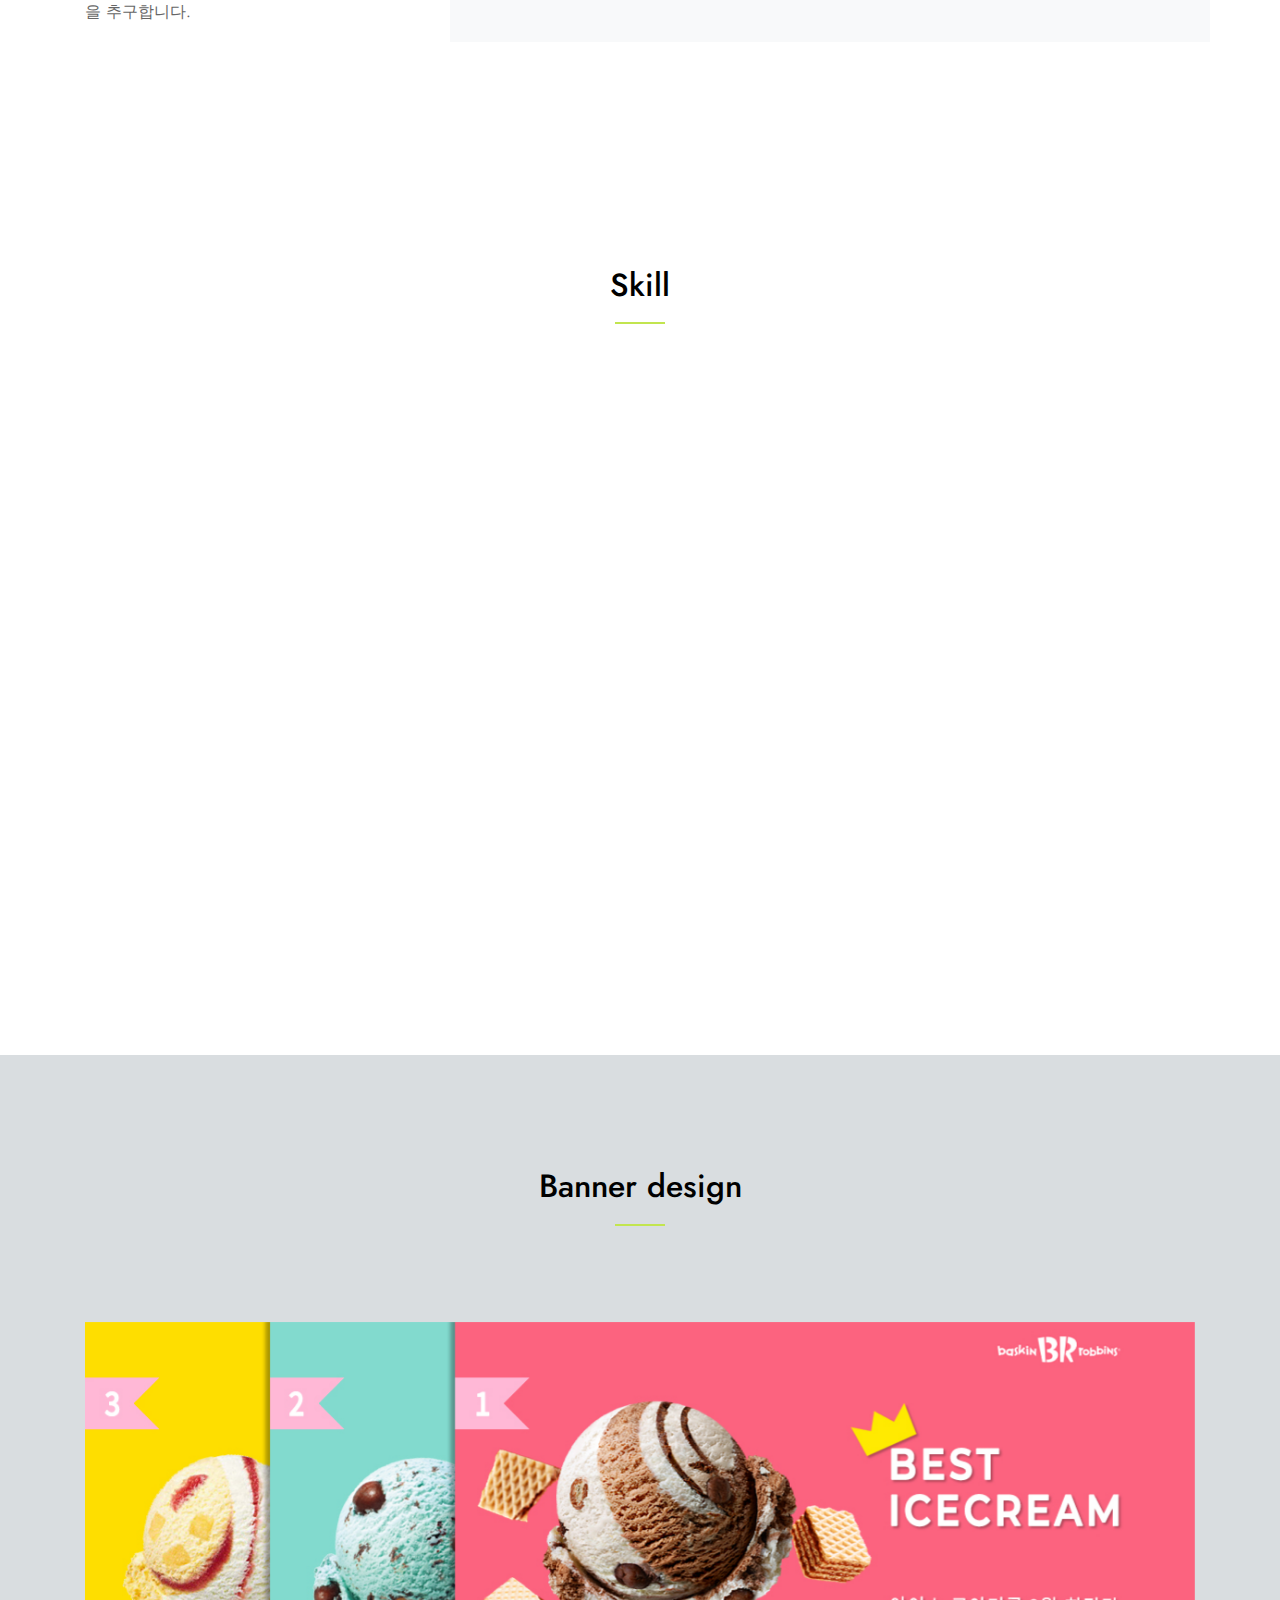
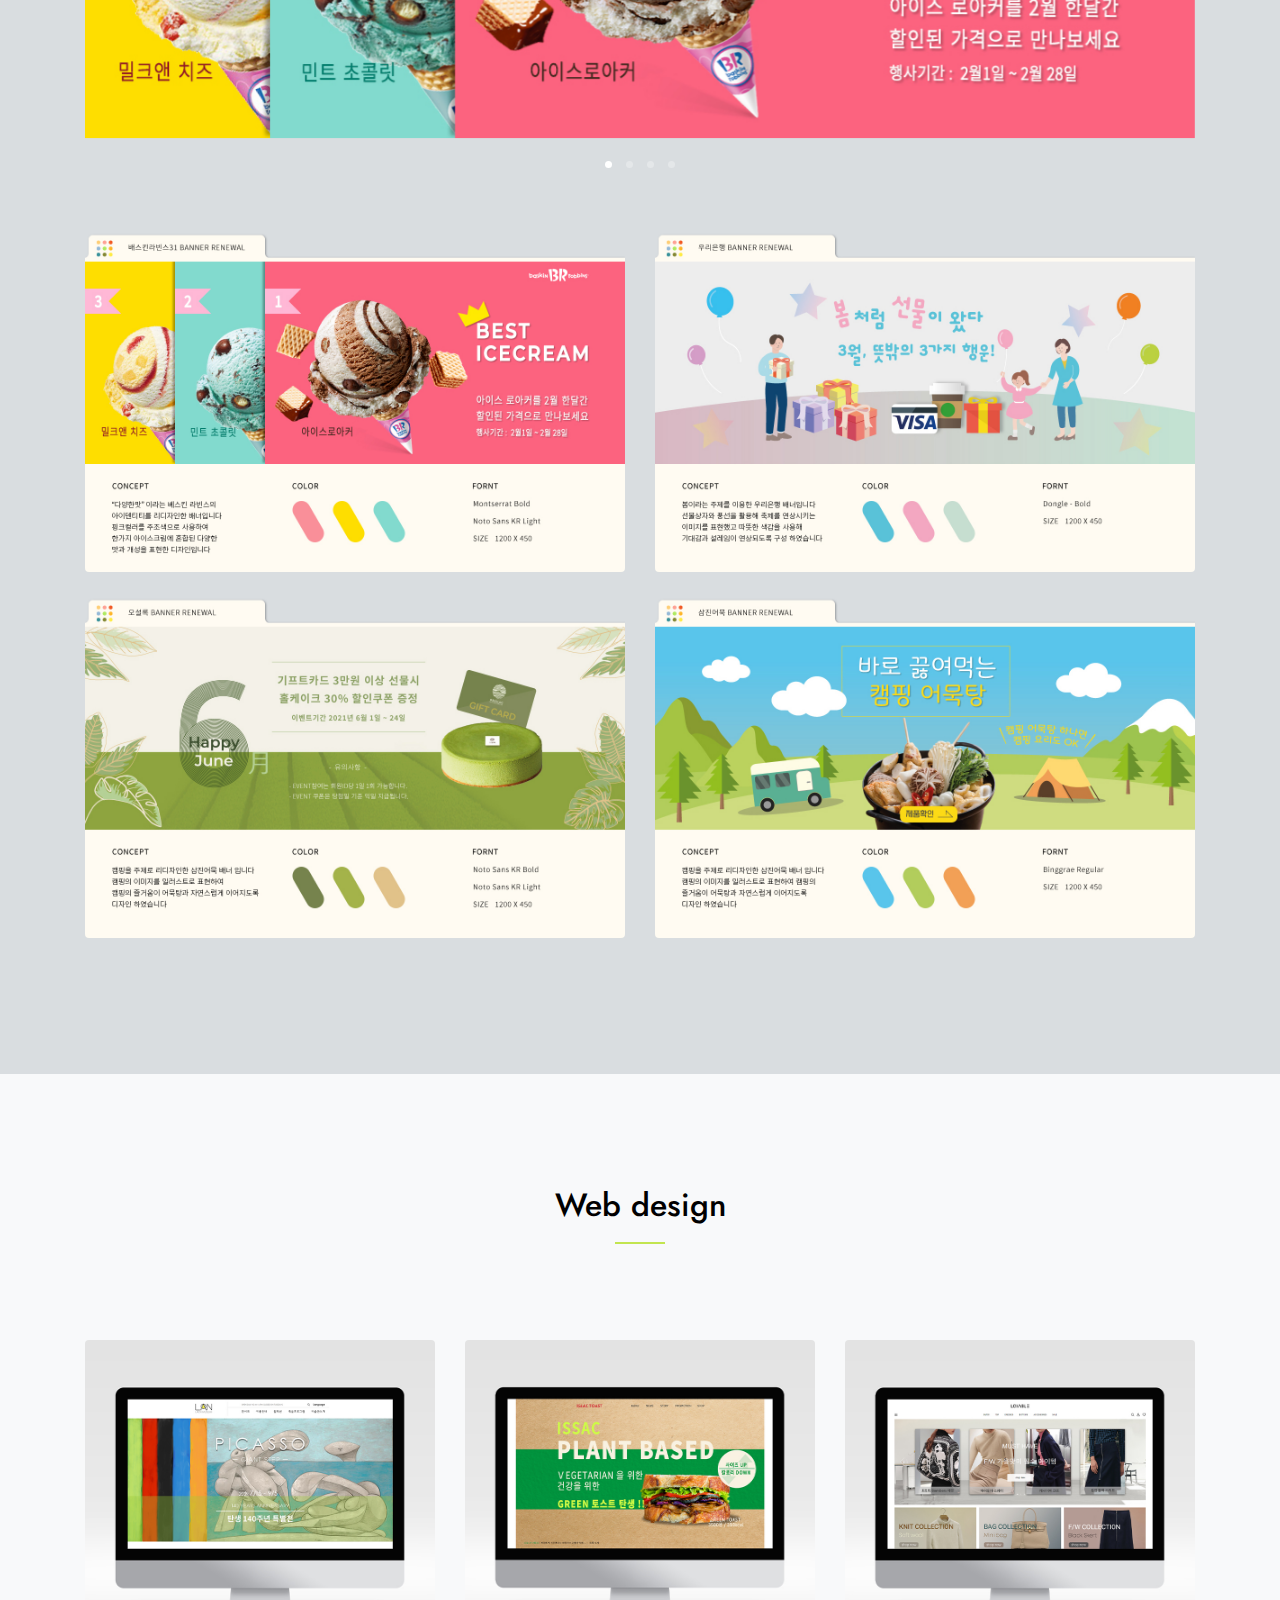
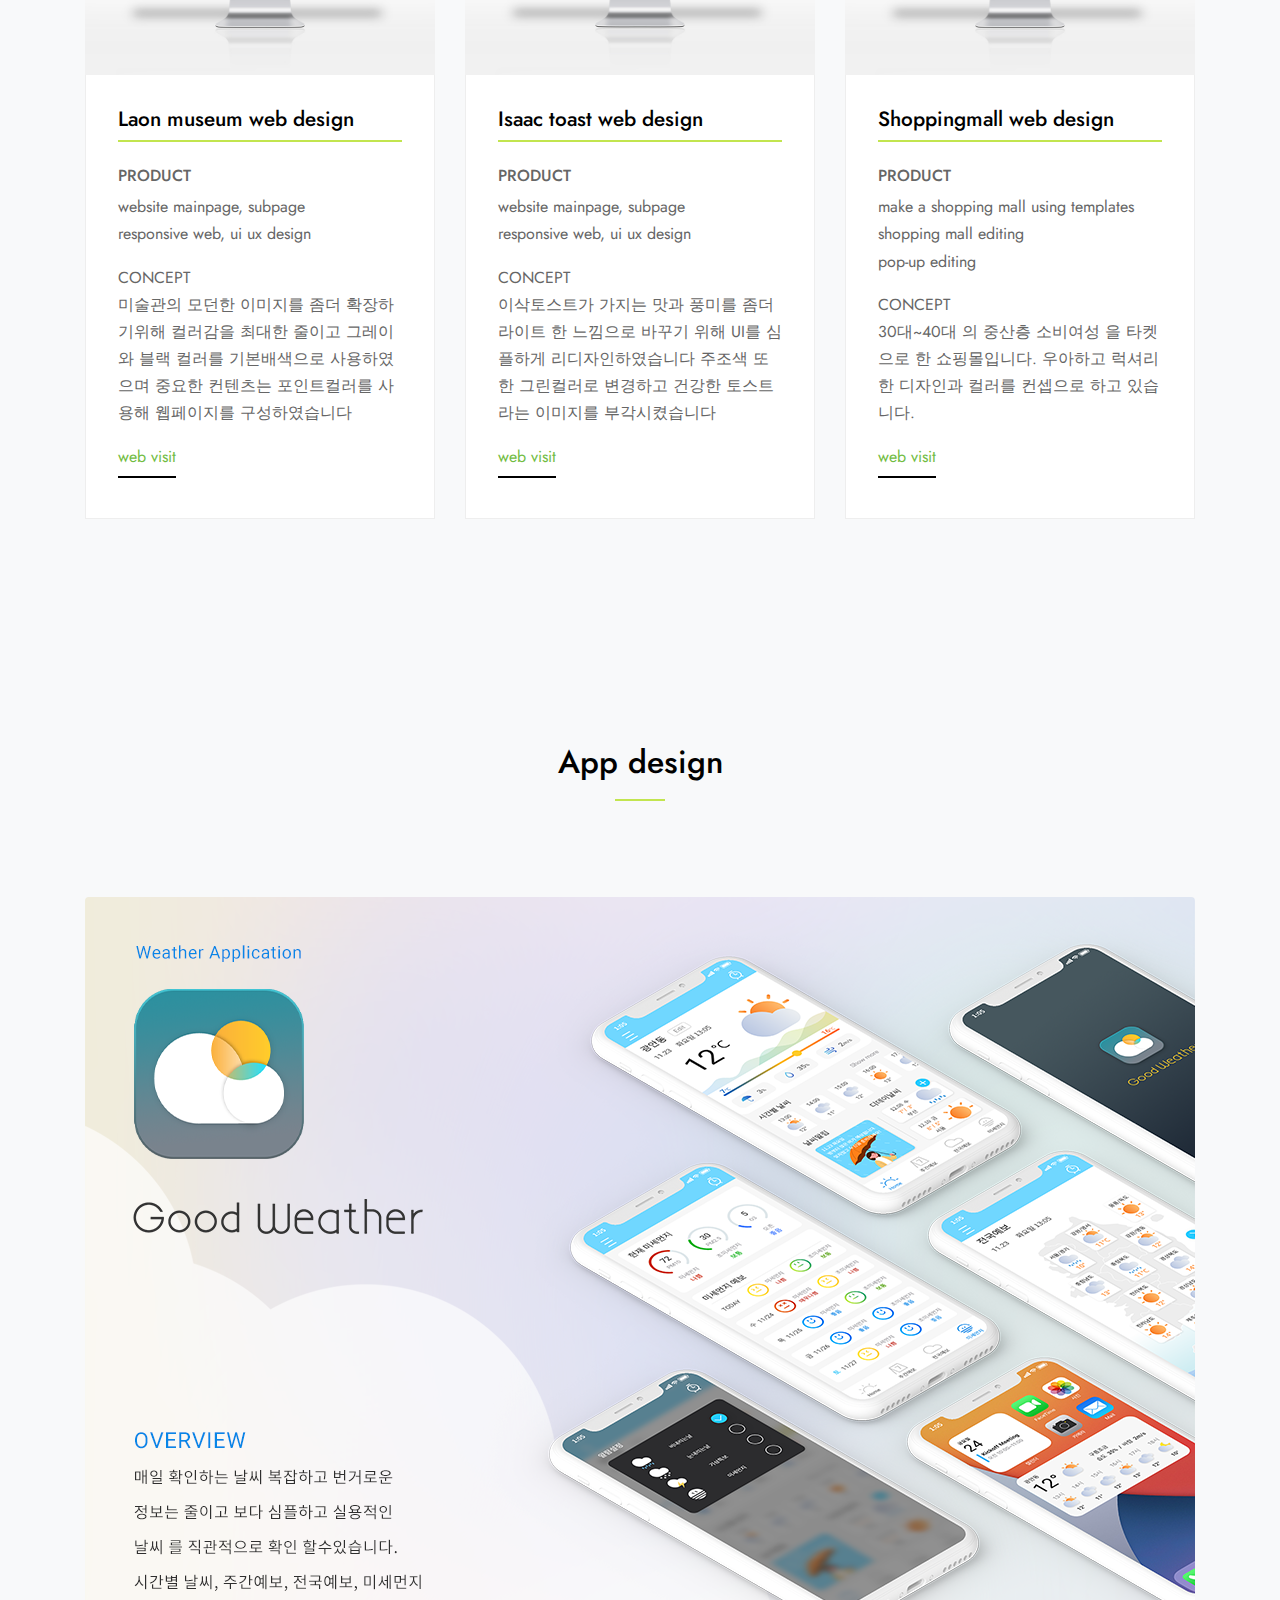
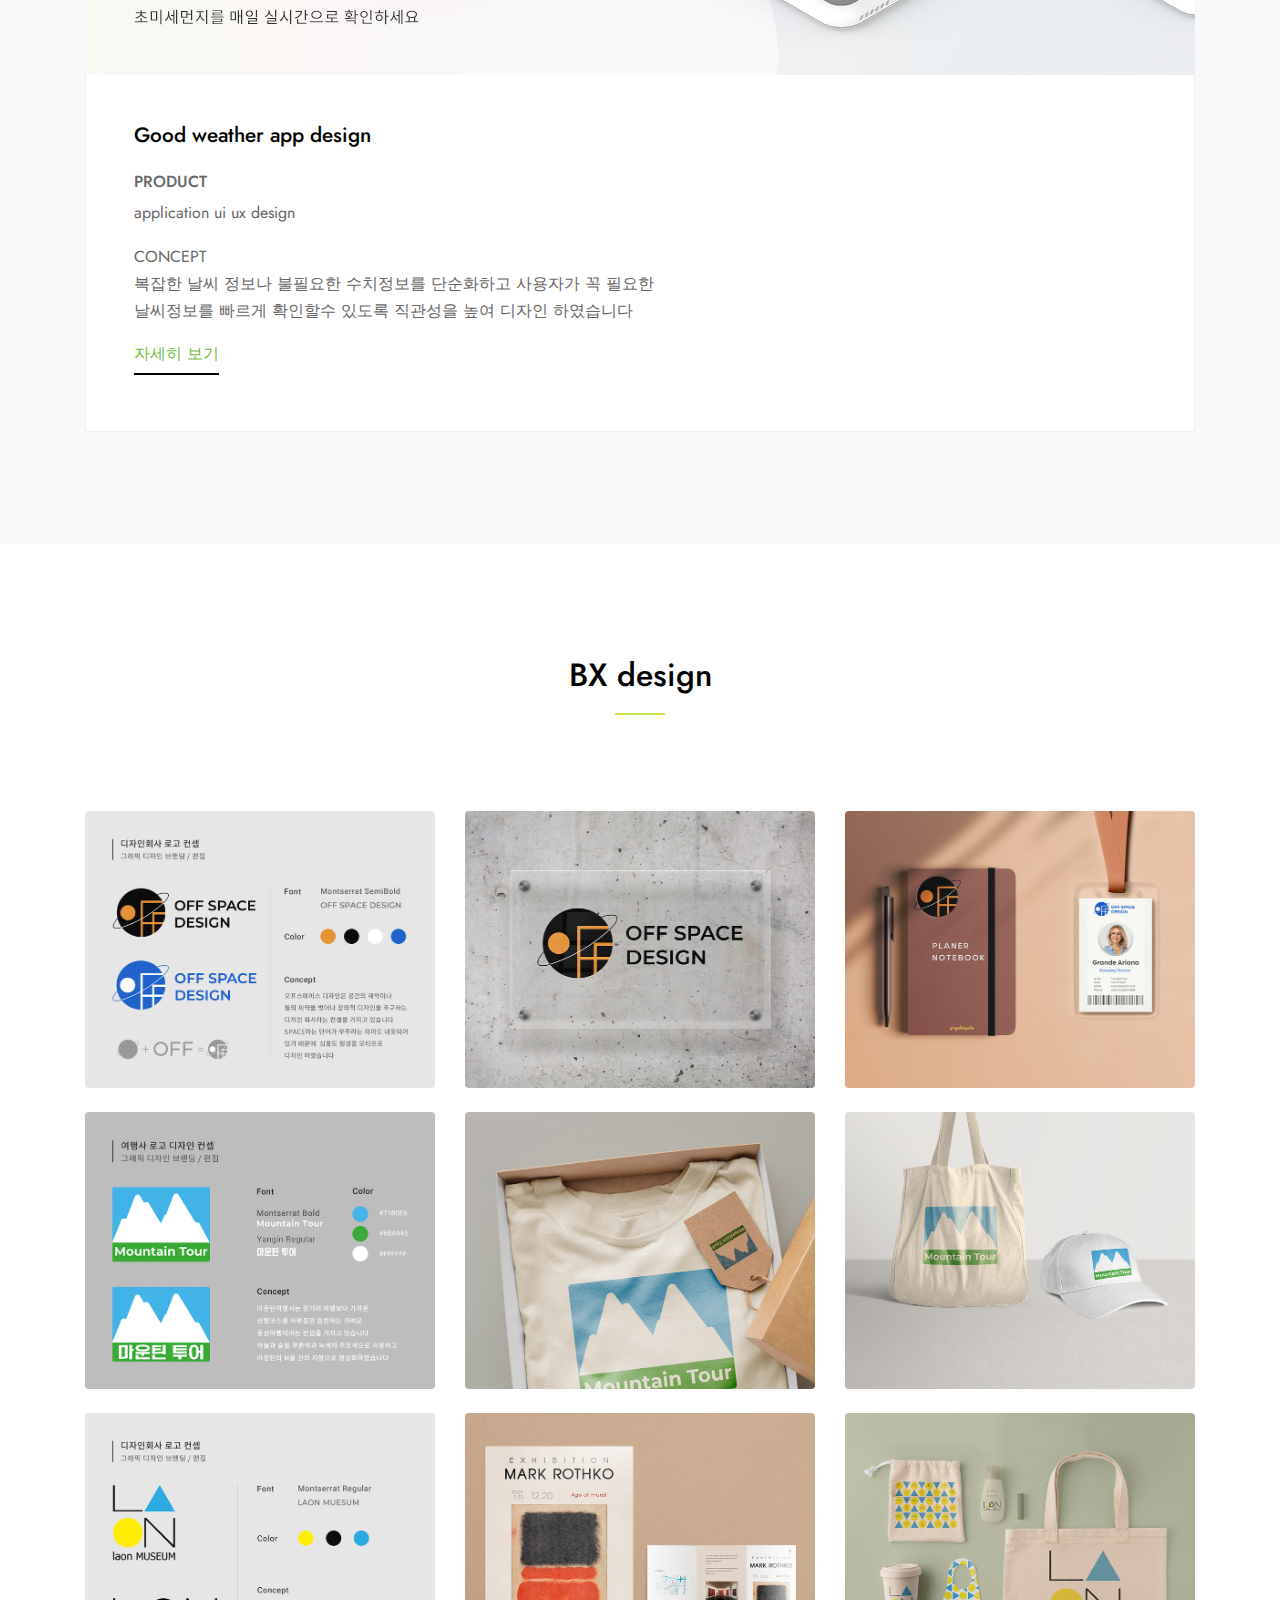
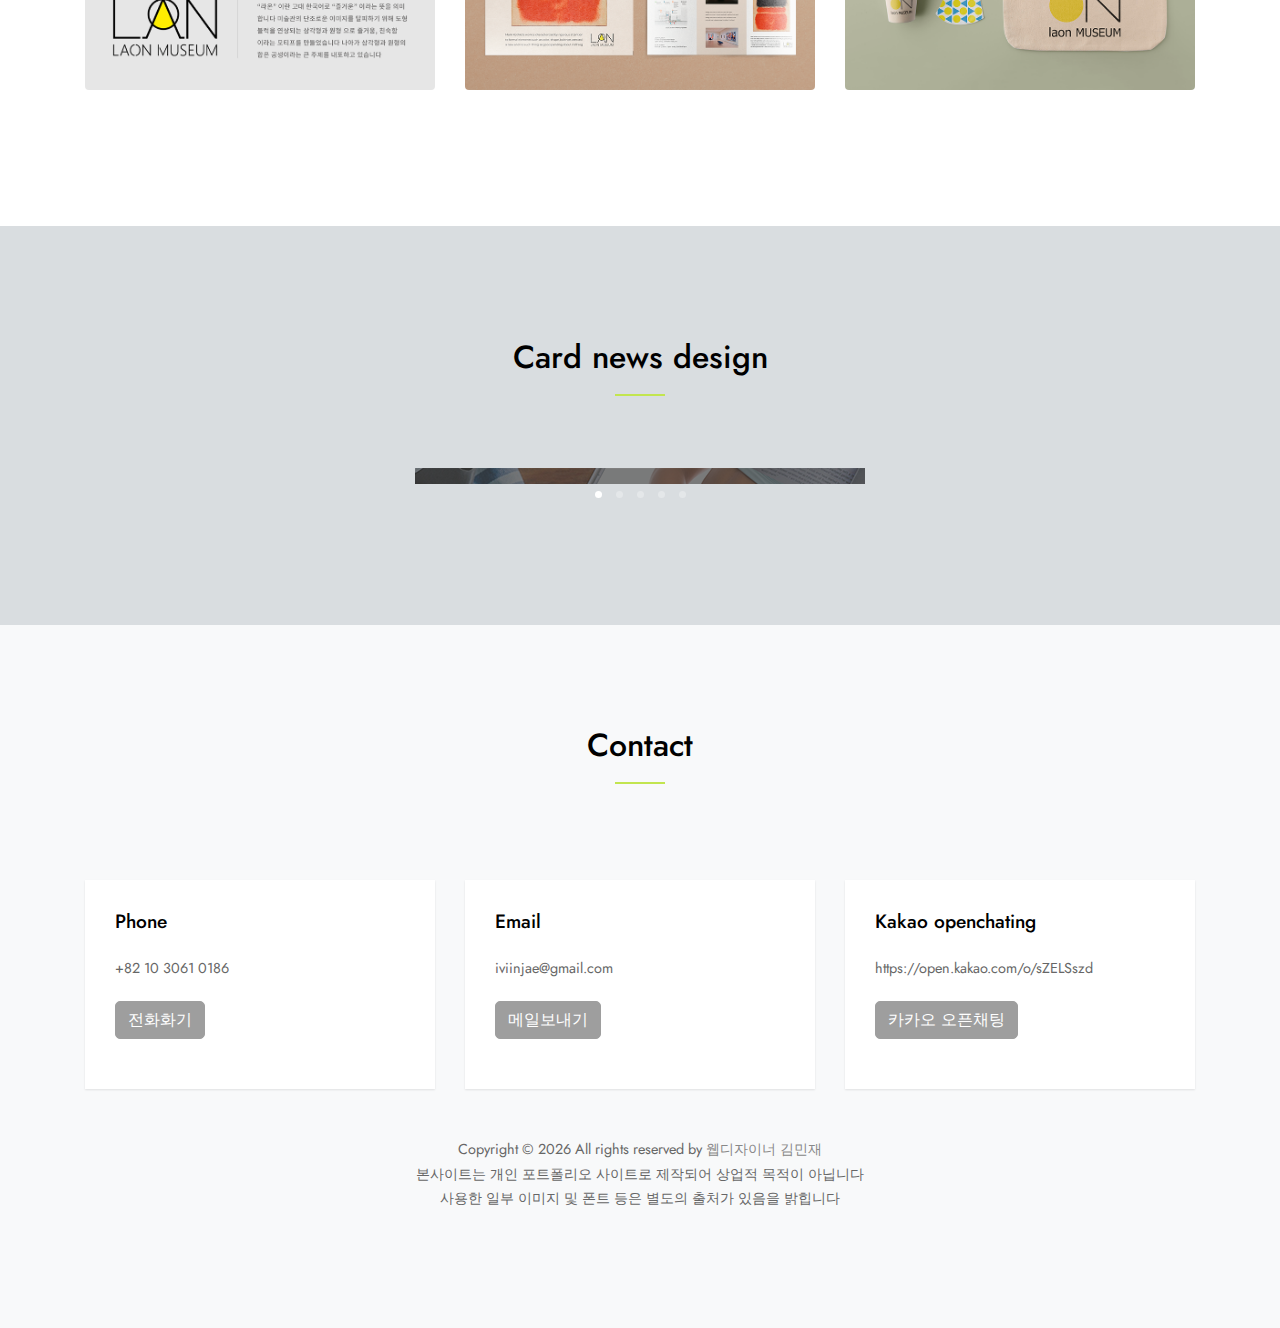
==== commit a0569949: "22_2_22" ====
--- a/index.html
+++ b/index.html
@@ -27,12 +27,10 @@
 
   <link rel="icon" href="images/icon/favicon_1.png">
 
-
   <!--카카오 메타태그 정보-->
   <meta property="og:image" content="images/meta_img.png 800*400">
   <meta property="og:title" content="Kim minjae's portfolio">
   <meta property="og:description" content="저의 포트폴리오를 소개합니다">
-
 
 </head>
 
@@ -59,10 +57,9 @@
     </div>
 
     <header class="site-navbar py-4 js-sticky-header site-navbar-target" role="banner">
-    
-      <div class="container">
+      <div class="container">
+    
         <div class="row align-items-center justify-content-center">
-    
           <div class="col-4">
             <h1 class="m-0 site-logo"><a href="index.html"></a></h1>
           </div>
@@ -78,22 +75,19 @@
               </ul>
             </nav>
     
-    
             <a href="#" class="d-inline-block d-lg-none site-menu-toggle js-menu-toggle float-right"><span
                 class="icon-menu h3"></span></a>
           </div>
-    
-        </div>
-      </div>
-    
+        </div>
+    
+      </div>
     </header>
-
 
     <div class="site-blocks-cover overlay bg-light" style="background-image: url('images/main_img.png'); "
       id="home-section">
-    
-      <div class="container">
-        
+
+      <div class="container">
+
         <div class="flex_box">
           <div class="item_box text_pofle" data-aos="fade-up" data-aos-delay="">
             <p>2022</p>
@@ -103,16 +97,17 @@
             <p>경계를 허무는 “조화로운” 디자이너 김민재 입니다</p>
           </div>
         </div>
-     
+
       </div>
     </div>
 
 
     <div class="site-section" id="about-section">
       <div class="container">
+    
         <div class="row ">
           <div class="col-12 mb-4 position-relative">
-            <h2 class="section-title">About Me</h2>
+            <h2 class="section-title mb-5">About Me</h2>
           </div>
     
           <div class="col-lg-4">
@@ -132,14 +127,15 @@
           <div class="col-lg-8">
             <img src="images/contents.png" alt="Image" class="img-fluid">
           </div>
-    
-        </div>
+        </div>
+    
       </div>
     </div>
 
 
-    <div class="site-section" id="services-section">
-      <div class="container">
+    <div class="site-section" id="servic-section">
+      <div class="container">
+
         <div class="row ">
           <div class="col-12 mb-5 position-relative">
             <h2 class="section-title text-center mb-5">Skill</h2>
@@ -223,22 +219,89 @@
             </div>
           </div>
         </div>
+      
       </div>
     </div>
 
 
+    <section class="site-section block__62272 bg-primary" id="blog-section">
+      <div class="container">
+        
+        <div class="row">
+          <div class="col-12 mb-5 position-relative">
+            <h2 class="section-title text-center mb-5">Banner design</h2>
+          </div>
+        </div>
+
+        <div class="owl-carousel slide-one-item mb-5">
+          <div class="slide">
+            <blockquote>
+              <img src="images/banner_1m.jpg" alt="배너01">
+            </blockquote>
+          </div>
+          <div class="slide">
+            <blockquote>
+              <img src="images/banner_2m.jpg" alt="배너02">
+            </blockquote>
+          </div>
+          <div class="slide">
+            <blockquote>
+              <img src="images/banner_3m.jpg" alt="배너03">
+            </blockquote>
+          </div>
+          <div class="slide">
+            <blockquote>
+              <img src="images/banner_4m.jpg" alt="배너04">
+            </blockquote>
+          </div>
+        </div>
+
+        <div id="posts" class="row no-gutter">
+          <div class="item web col-6 col-sm-6 col-md-6 mb-4">
+            <a href="images/banner_1.jpg" class="item-wrap fancybox">
+              <span class="icon-search2"></span>
+              <img class="img-fluid" src="images/banner_1s.jpg">
+            </a>
+          </div>
+
+          <div class="item brand col-6 col-sm-6 col-md-6 mb-4">
+            <a href="images/banner_2.jpg" class="item-wrap fancybox">
+              <span class="icon-search2"></span>
+              <img class="img-fluid" src="images/banner_2s.jpg">
+            </a>
+          </div>
+
+          <div class="item brand col-6 col-sm-6 col-md-6 mb-4">
+            <a href="images/banner_3.jpg" class="item-wrap fancybox">
+              <span class="icon-search2"></span>
+              <img class="img-fluid" src="images/banner_3s.jpg">
+            </a>
+          </div>
+
+          <div class="item web col-6 col-sm-6 col-md-6 mb-4">
+            <a href="images/banner_4.jpg" class="item-wrap fancybox">
+              <span class="icon-search2"></span>
+              <img class="img-fluid" src="images/banner_4s.jpg">
+            </a>
+          </div>
+        </div>
+      
+      </div>
+    </section>
+
+
     <section class="site-section bg-light" id="blog-section">
       <div class="container">
-
+    
         <div class="row">
-
           <div class="col-12 mb-5 position-relative">
-            <h2 class="section-title text-center mb-5">Projects</h2>
-          </div>
-
+            <h2 class="section-title text-center mb-5">Web design</h2>
+          </div>
+    
           <div class="col-md-6 mb-5 mb-lg-0 col-lg-4">
             <div class="blog_entry">
-              <a href="project_1/index.html" target="_blank"><img src="images/web_img_01.jpg" alt="Image" class="img-fluid"></a>
+              <a href="project_1/index.html" target="_blank"><img src="images/web_img_01.jpg" alt="Image"
+                  class="img-fluid"></a>
               <div class="p-4 bg-white bg-clear">
                 <h3><a href="project_1/index.html" target="_blank">Laon museum web design</a></h3>
                 <span class="line_color"></span>
@@ -252,10 +315,11 @@
               </div>
             </div>
           </div>
-
+    
           <div class="col-md-6 mb-5 mb-lg-0 col-lg-4">
             <div class="blog_entry">
-              <a href="project_2/index.html" target="_blank"><img src="images/web_img_02.jpg" alt="Image" class="img-fluid"></a>
+              <a href="project_2/index.html" target="_blank"><img src="images/web_img_02.jpg" alt="Image"
+                  class="img-fluid"></a>
               <div class="p-4 bg-white">
                 <h3><a href="project_2/index.html" target="_blank">Isaac toast web design</a></h3>
                 <span class="line_color"></span>
@@ -269,10 +333,11 @@
               </div>
             </div>
           </div>
-
+    
           <div class="col-md-6 mb-5 mb-lg-0 col-lg-4">
             <div class="blog_entry">
-              <a href="http://skin-skin9.rushkmj.cafe24.com/" target="_blank"><img src="images/web_img_03.jpg" alt="Image" class="img-fluid"></a>
+              <a href="http://skin-skin9.rushkmj.cafe24.com/" target="_blank"><img src="images/web_img_03.jpg" alt="Image"
+                  class="img-fluid"></a>
               <div class="p-4 bg-white">
                 <h3><a href="http://skin-skin9.rushkmj.cafe24.com/" target="_blank">Shoppingmall web design</a></h3>
                 <span class="line_color"></span>
@@ -287,30 +352,32 @@
             </div>
           </div>
         </div>
-
+    
       </div>
     </section>
 
+
     <section class="site-section bg-light" id="blog-section">
       <div class="container">
-
+    
         <div class="row">
-
           <div class="col-12 mb-5 position-relative">
             <h2 class="section-title text-center mb-5">App design</h2>
           </div>
-
+    
           <div class="col-md-6 col-md-13 mb-5 mb-lg-0 col-lg-13">
             <div class="blog_entry">
-              <a class="app_cover" href="subpage.html" target="_blank"><img src="images/app cover.png" alt="Image" class="img-fluid"></a>
-              <a class="app_cover_2" href="subpage.html" target="_blank"><img src="images/app cover_2.png" alt="Image" class="img-fluid"></a>
-              <a class="app_cover_3" href="subpage.html" target="_blank"><img src="images/app cover_3.png" alt="Image" class="img-fluid"></a>
+              <a class="app_cover" href="subpage.html" target="_blank"><img src="images/app cover.png" alt="Image"
+                  class="img-fluid"></a>
+              <a class="app_cover_2" href="subpage.html" target="_blank"><img src="images/app cover_2.png" alt="Image"
+                  class="img-fluid"></a>
+              <a class="app_cover_3" href="subpage.html" target="_blank"><img src="images/app cover_3.png" alt="Image"
+                  class="img-fluid"></a>
               <div class="p-13 bg-white bg-clear">
                 <h3><a href="subpage.html" target="_blank">Good weather app design</a></h3>
                 <span class="line_color_2"></span>
                 <h6>PRODUCT</h6>
-                <p>application ui ux design
-                </p>
+                <p>application ui ux design</p>
                 <p>CONCEPT<br>복잡한 날씨 정보나 불필요한 수치정보를
                   단순화하고 사용자가 꼭 필요한 <br>날씨정보를
                   빠르게 확인할수 있도록 직관성을 높여 디자인 하였습니다</p>
@@ -319,13 +386,14 @@
             </div>
           </div>
         </div>
-
-      </div>
-    </section>   
+    
+      </div>
+    </section>
+
 
     <section class="site-section block__62272" id="projects-section">
-      
-      <div class="container">
+      <div class="container">
+        
         <div class="row mb-5">
           <div class="col-12 position-relative">
             <h2 class="section-title text-center mb-5">BX design</h2>
@@ -354,106 +422,102 @@
             </a>
           </div>
 
-          <div id="posts" class="row no-gutter">
-            <div class="item web col-6 col-sm-6 col-md-6 col-lg-4 col-xl-4 mb-4">
-              <a href="images/BX logo_2.png" class="item-wrap fancybox">
-                <span class="icon-search2"></span>
-                <img class="img-fluid" src="images/BX slogo_2.png">
-              </a>
-            </div>
-  
-            <div class="item brand col-6 col-sm-6 col-md-6 col-lg-4 col-xl-4 mb-4">
-              <a href="images/tshirt.png" class="item-wrap fancybox">
-                <span class="icon-search2"></span>
-                <img class="img-fluid" src="images/tshirt_s.png">
-              </a>
-            </div>
-  
-            <div class="item brand col-6 col-sm-6 col-md-6 col-lg-4 col-xl-4 mb-4">
-              <a href="images/ecobag.png" class="item-wrap fancybox">
-                <span class="icon-search2"></span>
-                <img class="img-fluid" src="images/ecobag_s.png">
-              </a>
-            </div>
-
-            <div id="posts" class="row no-gutter">
-              <div class="item web col-6 col-sm-6 col-md-6 col-lg-4 col-xl-4 mb-4">
-                <a href="images/BX logo_3.png" class="item-wrap fancybox">
-                  <span class="icon-search2"></span>
-                  <img class="img-fluid" src="images/BX slogo_3.png">
-                </a>
-              </div>
-    
-              <div class="item brand col-6 col-sm-6 col-md-6 col-lg-4 col-xl-4 mb-4">
-                <a href="images/poster.png" class="item-wrap fancybox">
-                  <span class="icon-search2"></span>
-                  <img class="img-fluid" src="images/poster_s.png">
-                </a>
-              </div>
-    
-              <div class="item brand col-6 col-sm-6 col-md-6 col-lg-4 col-xl-4 mb-4">
-                <a href="images/goods.png" class="item-wrap fancybox">
-                  <span class="icon-search2"></span>
-                  <img class="img-fluid" src="images/goods_s.png">
-                </a>
-              </div>
-
-        </div>
-      </div>
-
+          <div class="item web col-6 col-sm-6 col-md-6 col-lg-4 col-xl-4 mb-4">
+            <a href="images/BX logo_2.png" class="item-wrap fancybox">
+              <span class="icon-search2"></span>
+              <img class="img-fluid" src="images/BX slogo_2.png">
+            </a>
+          </div>
+
+          <div class="item brand col-6 col-sm-6 col-md-6 col-lg-4 col-xl-4 mb-4">
+            <a href="images/tshirt.png" class="item-wrap fancybox">
+              <span class="icon-search2"></span>
+              <img class="img-fluid" src="images/tshirt_s.png">
+            </a>
+          </div>
+
+          <div class="item brand col-6 col-sm-6 col-md-6 col-lg-4 col-xl-4 mb-4">
+            <a href="images/ecobag.png" class="item-wrap fancybox">
+              <span class="icon-search2"></span>
+              <img class="img-fluid" src="images/ecobag_s.png">
+            </a>
+          </div>
+
+          <div class="item web col-6 col-sm-6 col-md-6 col-lg-4 col-xl-4 mb-4">
+            <a href="images/BX logo_3.png" class="item-wrap fancybox">
+              <span class="icon-search2"></span>
+              <img class="img-fluid" src="images/BX slogo_3.png">
+            </a>
+          </div>
+
+          <div class="item brand col-6 col-sm-6 col-md-6 col-lg-4 col-xl-4 mb-4">
+            <a href="images/poster.png" class="item-wrap fancybox">
+              <span class="icon-search2"></span>
+              <img class="img-fluid" src="images/poster_s.png">
+            </a>
+          </div>
+
+          <div class="item brand col-6 col-sm-6 col-md-6 col-lg-4 col-xl-4 mb-4">
+            <a href="images/goods.png" class="item-wrap fancybox">
+              <span class="icon-search2"></span>
+              <img class="img-fluid" src="images/goods_s.png">
+            </a>
+          </div>
+        </div>
+      
+      </div>
     </section>
 
+
     <section class="site-section bg-primary">
       <div class="container">
+        
         <div class="row">
           <div class="col-12 mb-5 position-relative">
-            <h2 class="section-title text-center">Visual design</h2>
-          </div>          
-        </div>
-
-        <div class="col-12 mb-5 position-relative">
-          <h2 class="text-center mb-5 text-white">card news design</h2>
-        </div>
-        <div class="card_box">
-          <div class="news_box">
-            <img src="images/card_news_img.jpg" alt="cardnews">
-          </div>
-        </div>
-        <div class="col-12 mb-5 position-relative">
-          <h2 class="text-center mb-5 text-white">web banner design</h2>
-        </div>
-        <div class="owl-carousel slide-one-item">
-          <div class="slide">
-            <blockquote>
-              <img src="images/banner_01.jpg" alt="배너01">
-            </blockquote>
-          </div>
-          <div class="slide">
-            <blockquote>
-              <img src="images/banner_02.jpg" alt="배너02">
-            </blockquote>
-          </div>
-          <div class="slide">
-            <blockquote>
-              <img src="images/banner_03.jpg" alt="배너03">
-            </blockquote>
-          </div>
-          <div class="slide">
-            <blockquote>
-              <img src="images/banner_04.jpg" alt="배너04">
-            </blockquote>
-          </div>
-        </div>
+            <h2 class="section-title text-center mb-4">Card news design</h2>
+          </div>
+        </div>
+
+        <div class="owl-carousel slide-one-item slide-one-item_2">
+          <div class="slide slide_2">
+            <blockquote>
+              <img src="images/card_news_1.png" alt="배너0mary1">
+            </blockquote>
+          </div>
+          <div class="slide slide_2">
+            <blockquote>
+              <img src="images/card_news_2.png" alt="배너02">
+            </blockquote>
+          </div>
+          <div class="slide slide_2">
+            <blockquote>
+              <img src="images/card_news_3.png" alt="배너03">
+            </blockquote>
+          </div>
+          <div class="slide slide_2">
+            <blockquote>
+              <img src="images/card_news_4.png" alt="배너04">
+            </blockquote>
+          </div>
+          <div class="slide slide_2">
+            <blockquote>
+              <img src="images/card_news_5.png" alt="배너05">
+            </blockquote>
+          </div>
+        </div>  
+      
       </div>
     </section>
 
+
     <footer class="site-section bg-light footer" id="contact-section">
       <div class="container">
+        
         <div class="row">
           <div class="col-12 mb-5 position-relative">
             <h2 class="section-title text-center mb-5">Contact</h2>
           </div>
-        
+
           <div class="col-md-6 mb-5 mb-lg-0 col-lg-4">
             <div class="service">
               <div class="service-about">
@@ -472,7 +536,8 @@
                 <h3>Email</h3>
                 <div class="mb-3 m-profile">
                   <span class="profile_txt">iviinjae@gmail.com</span>
-                  <span class="send_button"><a href="mailto:iviinjae@gmail.com" class="btn btn-primary btn_2">메일보내기</a></span>
+                  <span class="send_button"><a href="mailto:iviinjae@gmail.com"
+                      class="btn btn-primary btn_2">메일보내기</a></span>
                 </div>
               </div>
             </div>
@@ -484,7 +549,8 @@
                 <h3>Kakao openchating</h3>
                 <div class="mb-3 m-profile">
                   <span class="profile_txt">https://open.kakao.com/o/sZELSszd</span>
-                  <span class="send_button"><a href="https://open.kakao.com/o/sZELSszd" target="_blank" class="btn btn-primary btn_2">카카오 오픈채팅</a></span>
+                  <span class="send_button"><a href="https://open.kakao.com/o/sZELSszd" target="_blank"
+                      class="btn btn-primary btn_2">카카오 오픈채팅</a></span>
                 </div>
               </div>
             </div>
@@ -492,18 +558,19 @@
         </div>
 
         <div class="row">
-          <div class="col-12 text-center text-top">
+          <div class="col-12 text-center mt-5">
             <p>
               <!-- Link back to Colorlib can't be removed. Template is licensed under CC BY 3.0. -->
               Copyright &copy;
               <script>
                 document.write(new Date().getFullYear());
               </script> All rights reserved by <a href="index.html" target="_blank">웹디자이너 김민재</a>
-               <br>본사이트는 개인 포트폴리오 사이트로 제작되어 상업적 목적이 아닙니다<br>사용한 일부 이미지 및 폰트 등은 별도의 출처가 있음을 밝힙니다
+              <br>본사이트는 개인 포트폴리오 사이트로 제작되어 상업적 목적이 아닙니다<br>사용한 일부 이미지 및 폰트 등은 별도의 출처가 있음을 밝힙니다
               <!-- Link back to Colorlib can't be removed. Template is licensed under CC BY 3.0. -->
             </p>
           </div>
         </div>
+      
       </div>
     </footer>
 
@@ -524,4 +591,4 @@
   <script src="js/main.js"></script>
 </body>
 
-</html>
+</html>--- a/css/style.css
+++ b/css/style.css
@@ -1055,10 +1055,6 @@
 
 /* 수정 내용 */
 
-.text-top{
-  margin-top: 3rem;
-}
-
 .app_cover_2{
   display: none;
 }
@@ -1080,33 +1076,12 @@
   padding: 0 0 10px 0;
 }
 
-.card_box{
-  width: 500px;
-  margin: 0 auto;
-  margin-bottom: 100px;
-}
-.news_box{
-  width: 500px;
-  height: 420px;
+.slide-one-item_2 .slide_2 blockquote {
+  position: relative;
+  max-width: 450px;
+  margin-left: auto;
+  margin-right: auto;
   text-align: center;
-  overflow-x: scroll;
-}
-.news_box img{
-  display: block;
-}
-
-@media (max-width: 550px){
-  .card_box{
-    width: 300px;
-    height: 320px;
-  }
-  .news_box{
-    width: 300px;
-    height: 320px;
-  }
-  .news_box img{
-    width: 1505px;
-  }
 }
 
 @import url('https://fonts.googleapis.com/css2?family=Montserrat&family=Noto+Sans+KR&family=Roboto:wght@300&display=swap');
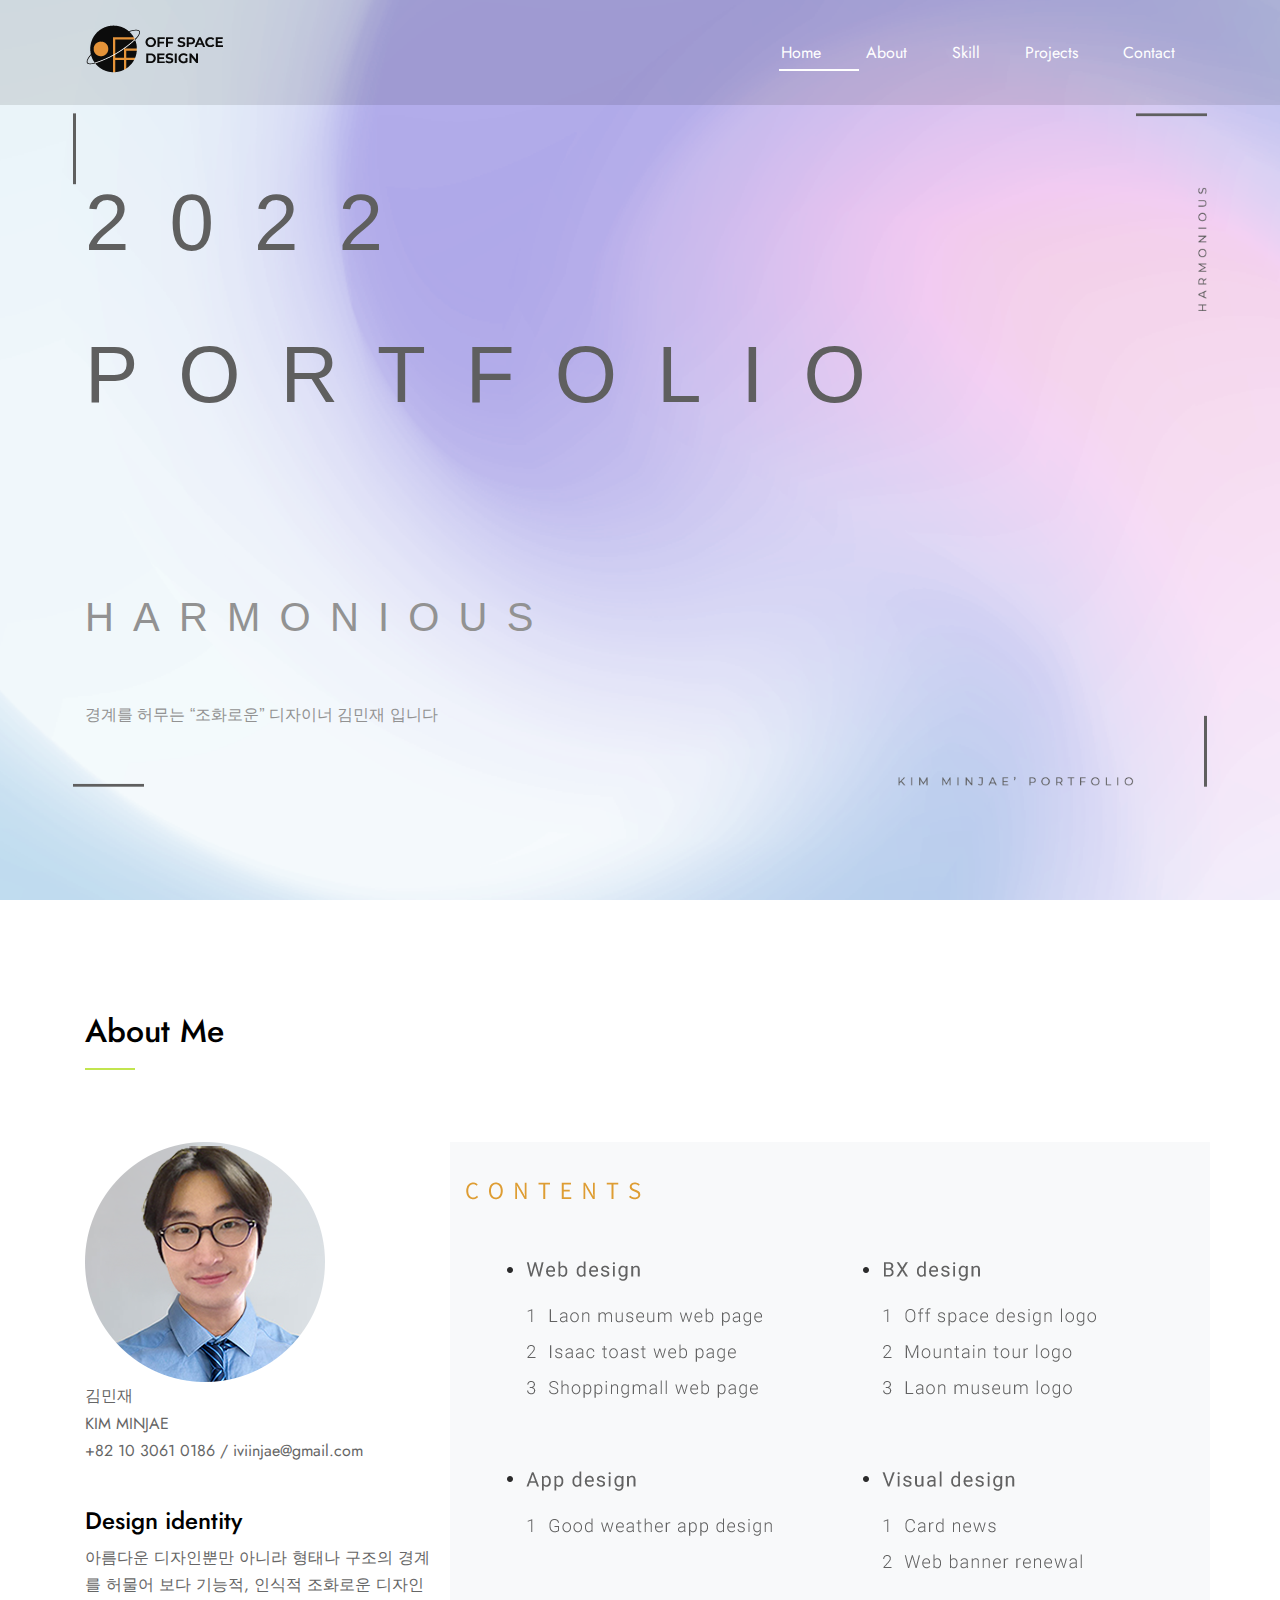
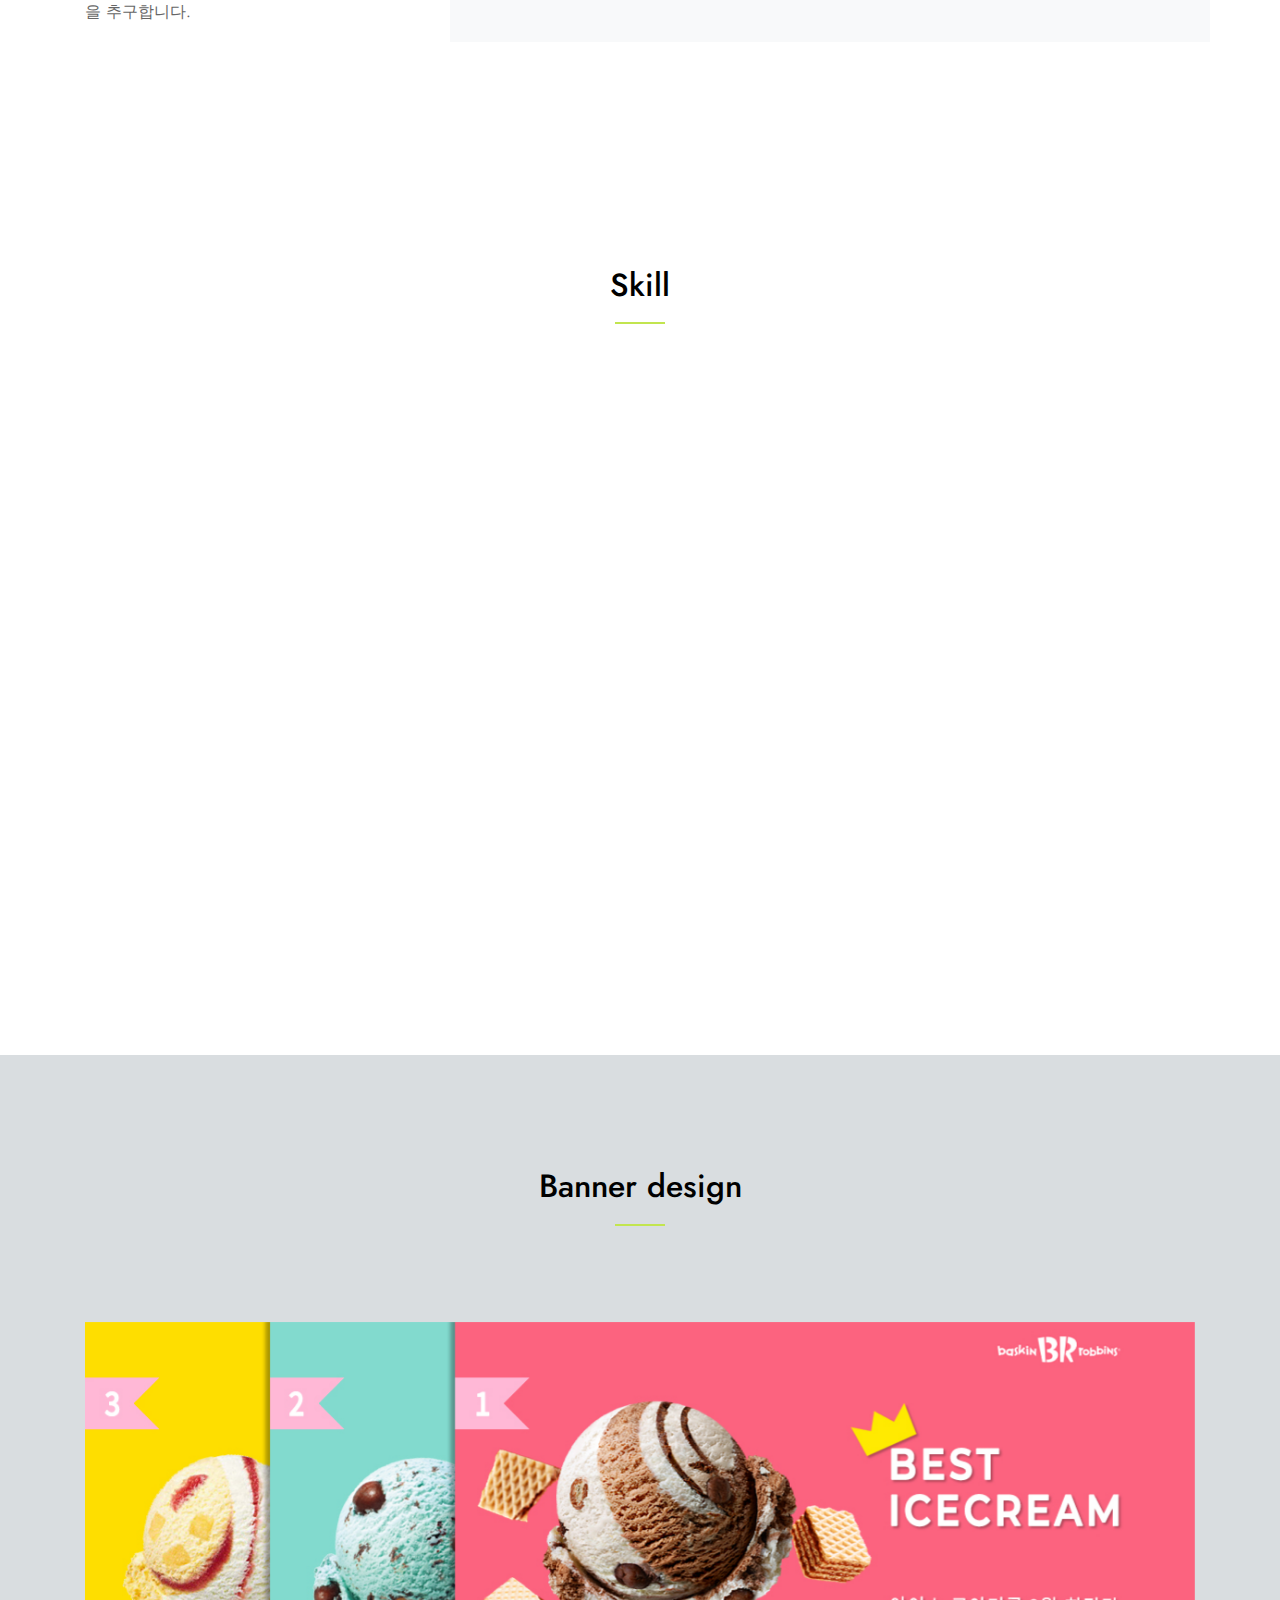
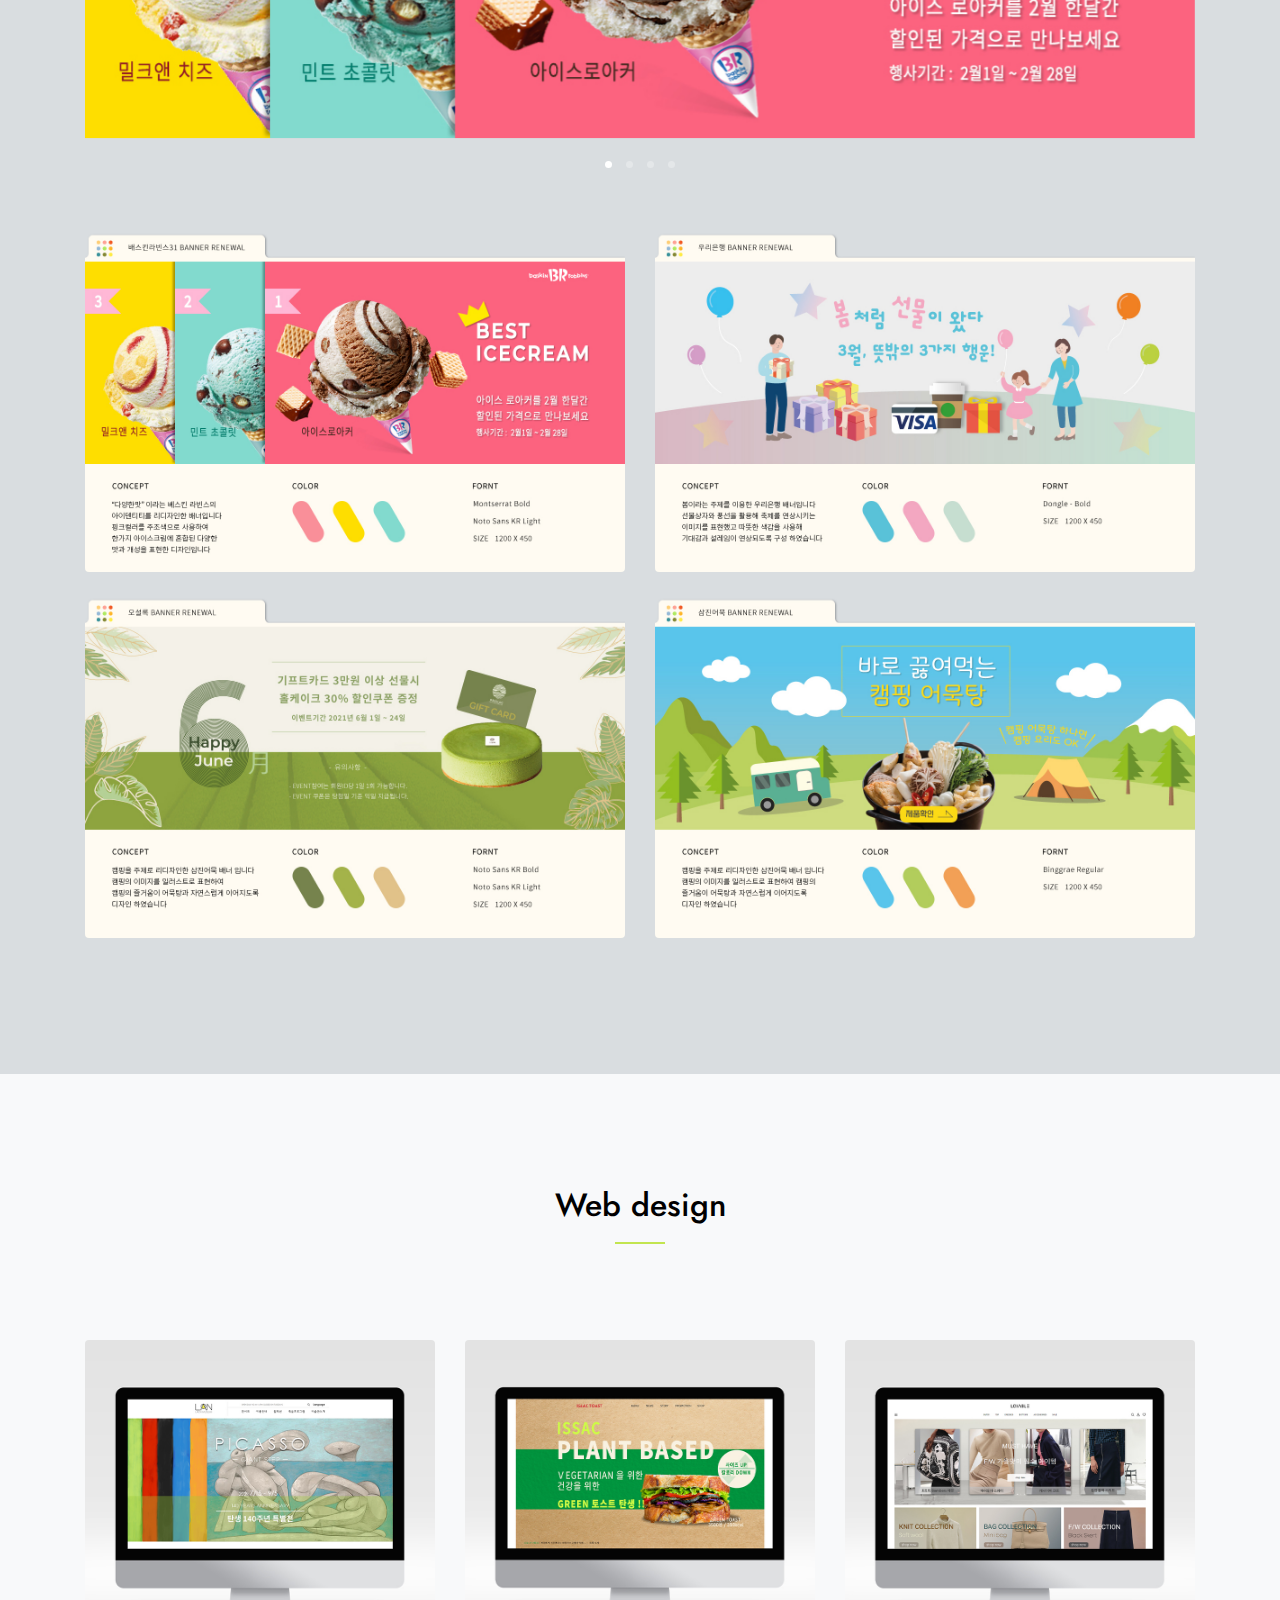
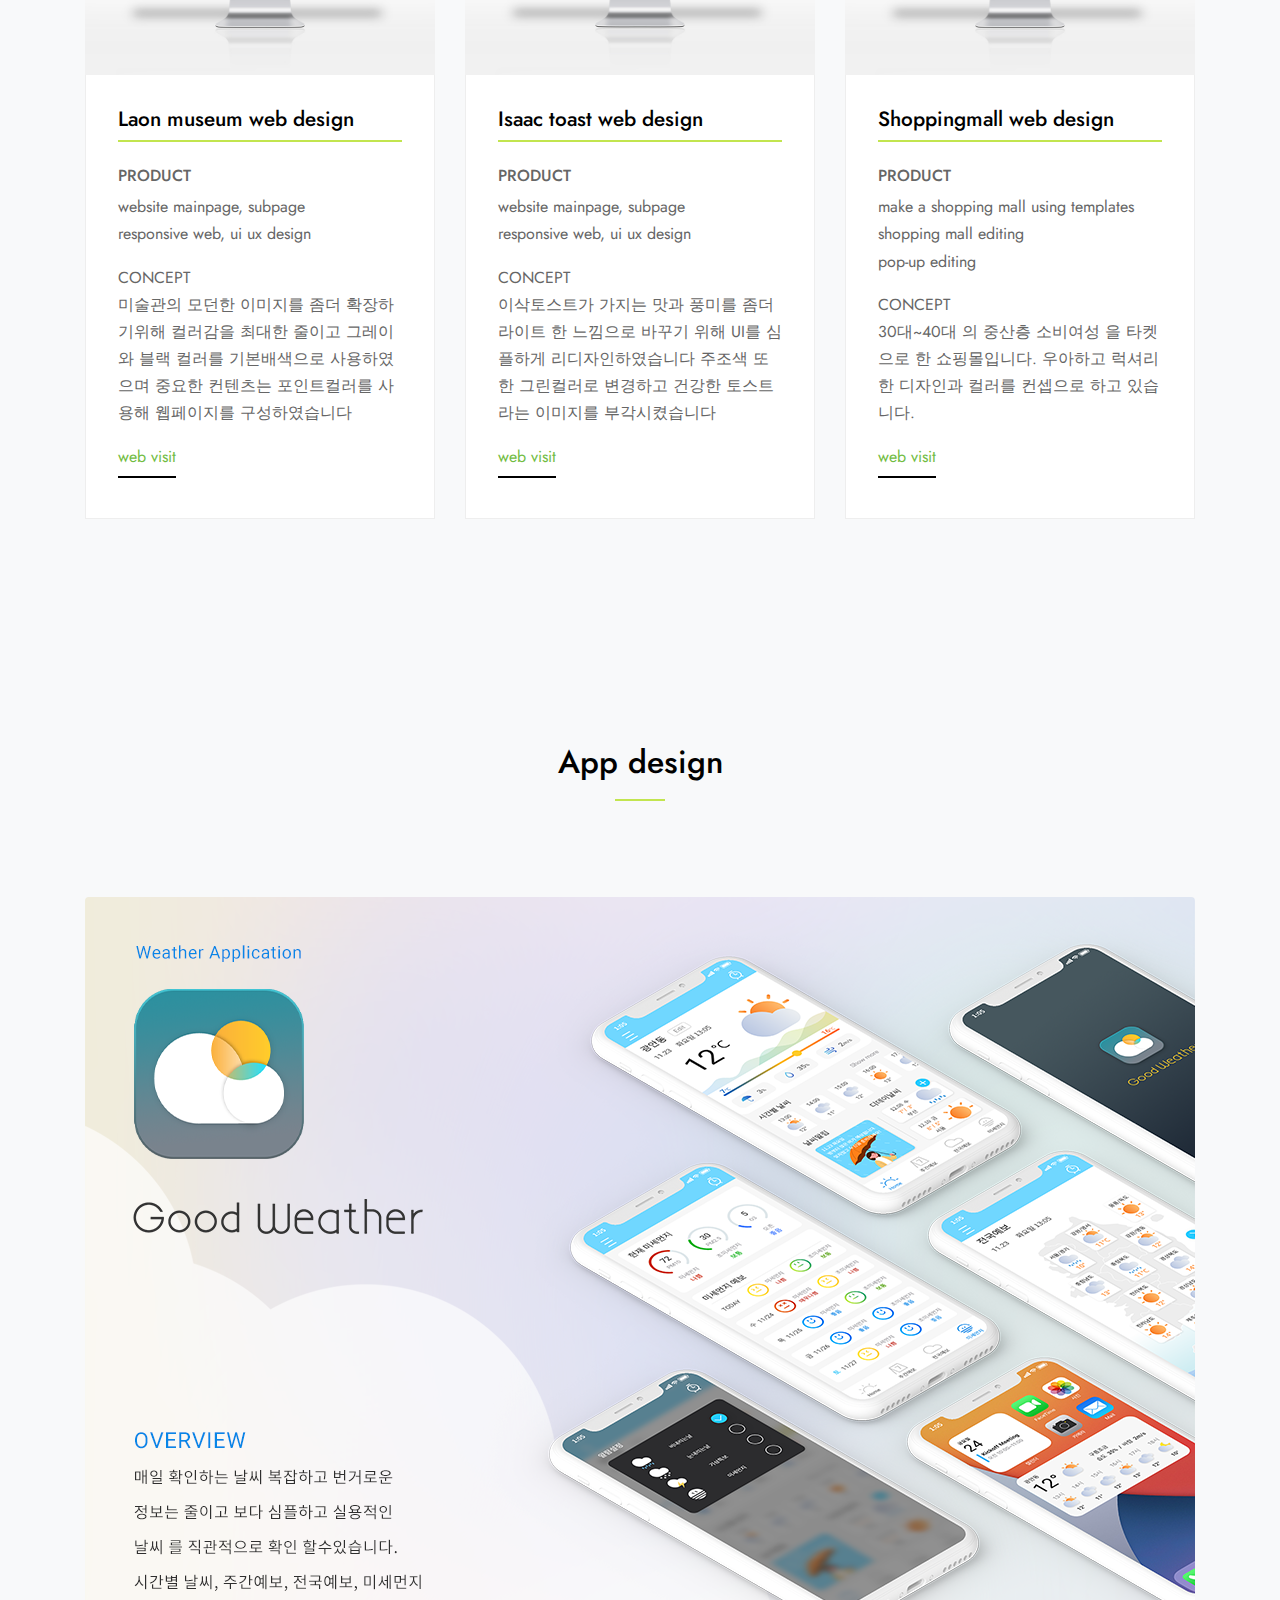
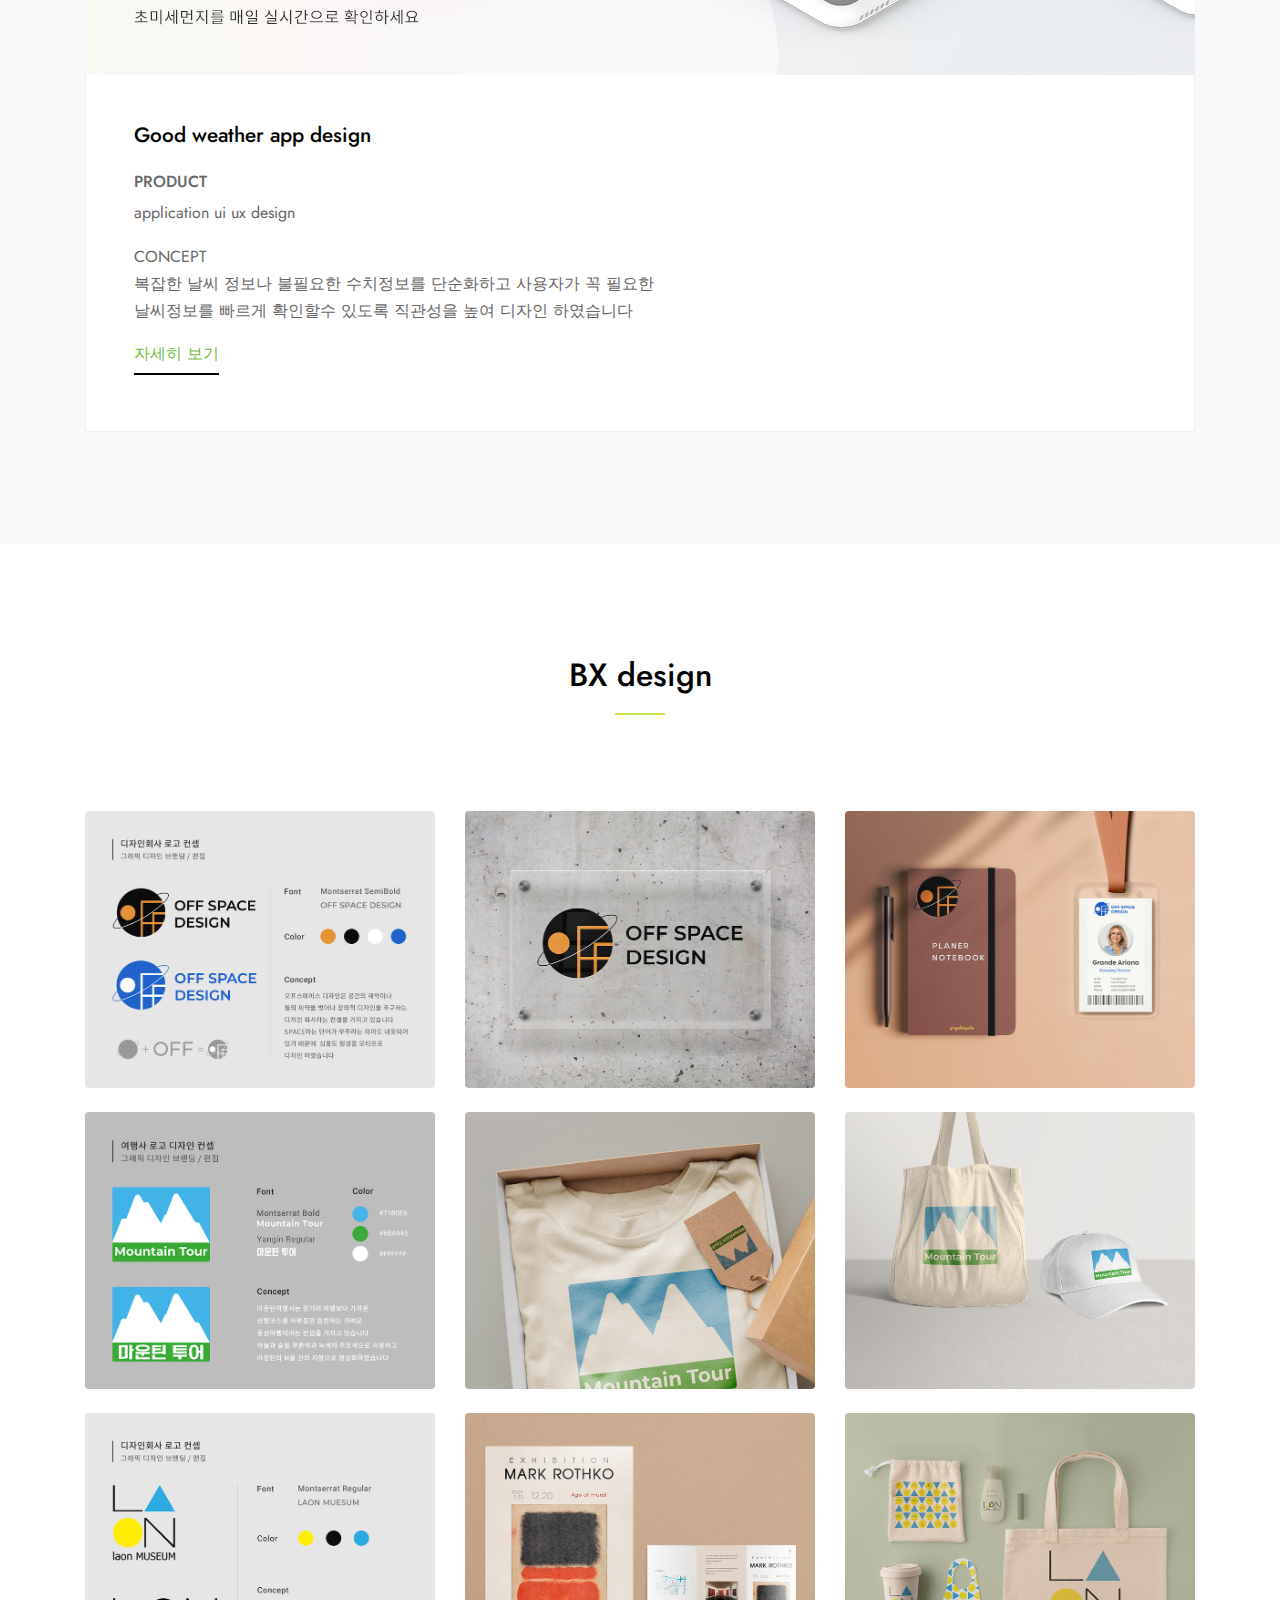
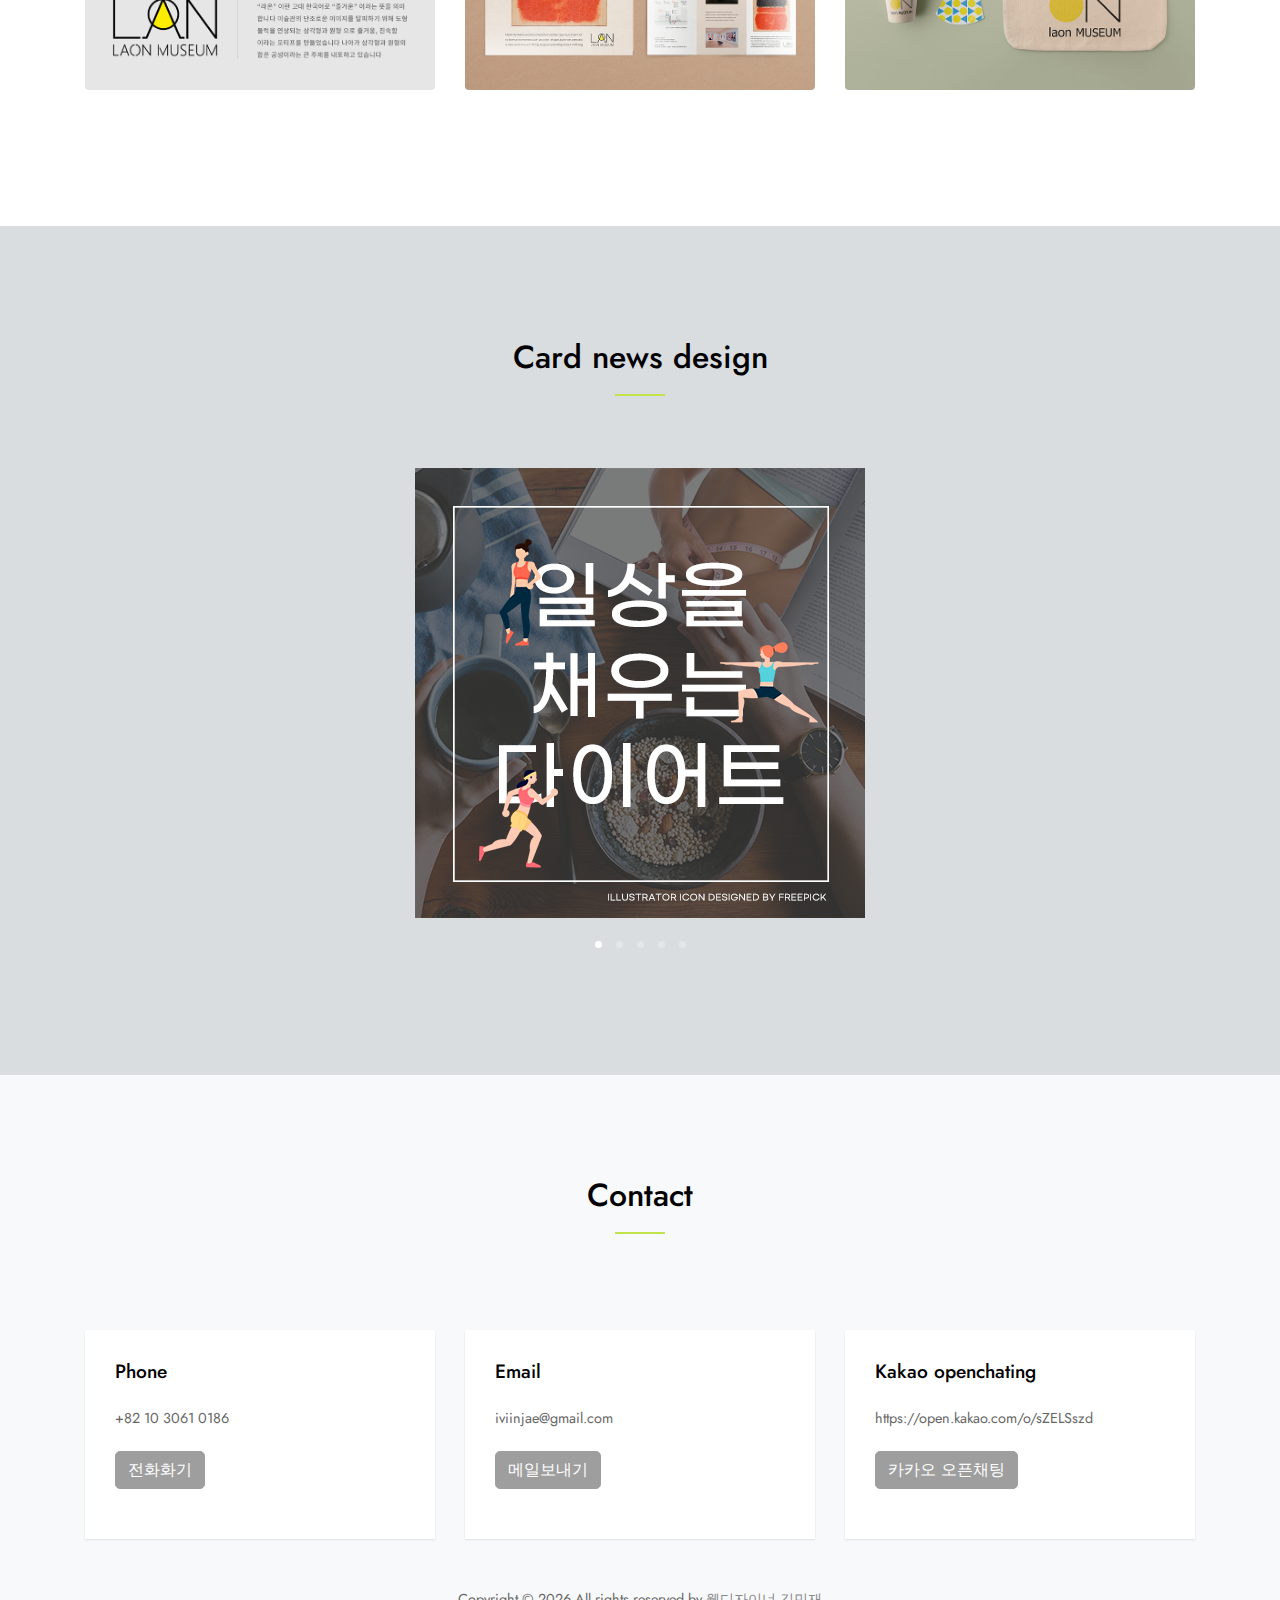
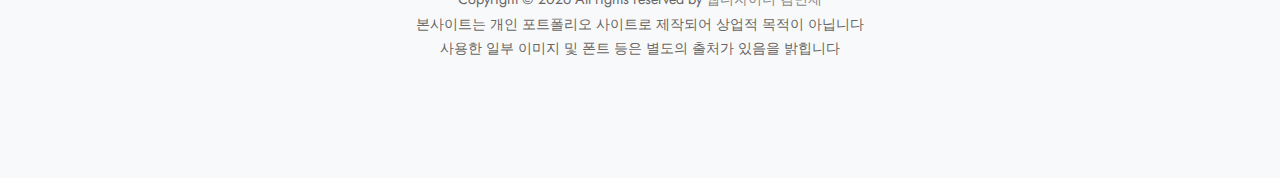
==== commit 73709f72: "2022_2_22" ====
--- a/index.html
+++ b/index.html
@@ -133,7 +133,7 @@
     </div>
 
 
-    <div class="site-section" id="servic-section">
+    <div class="site-section" id="services-section">
       <div class="container">
 
         <div class="row ">
